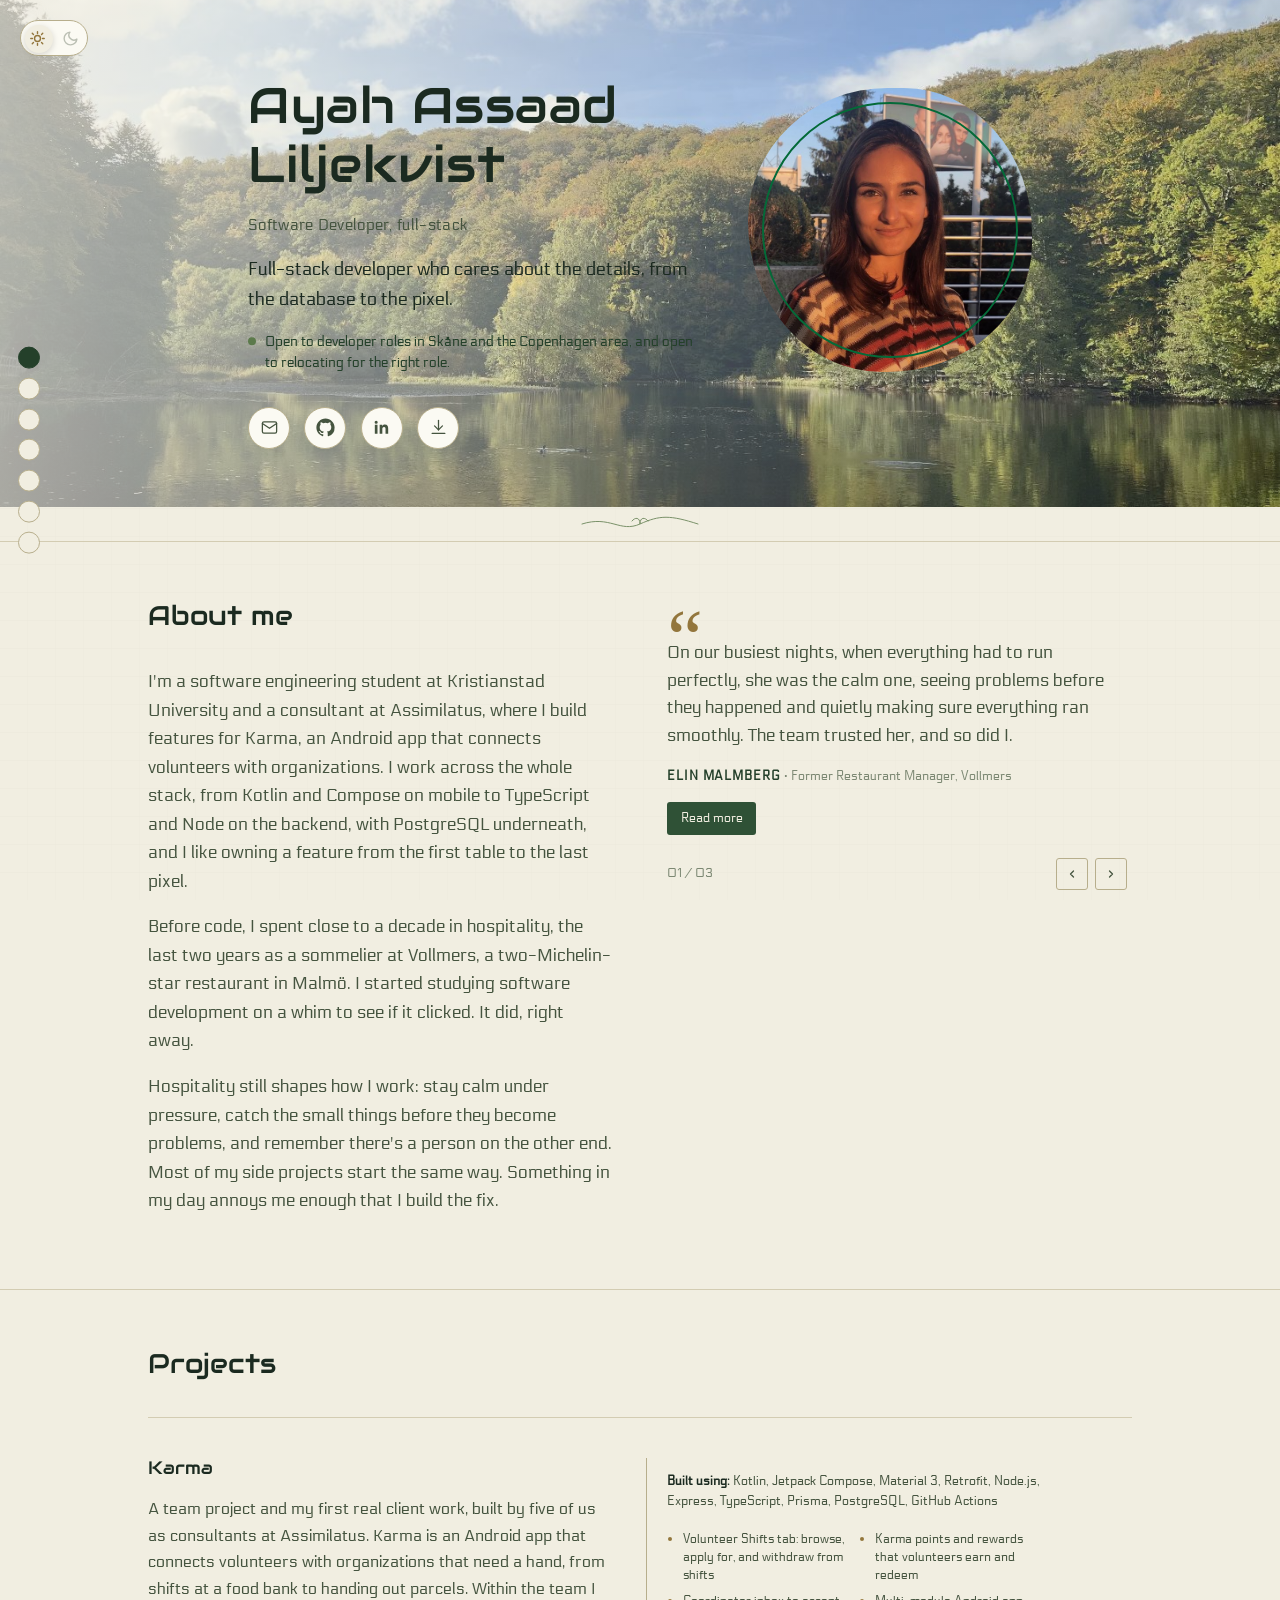
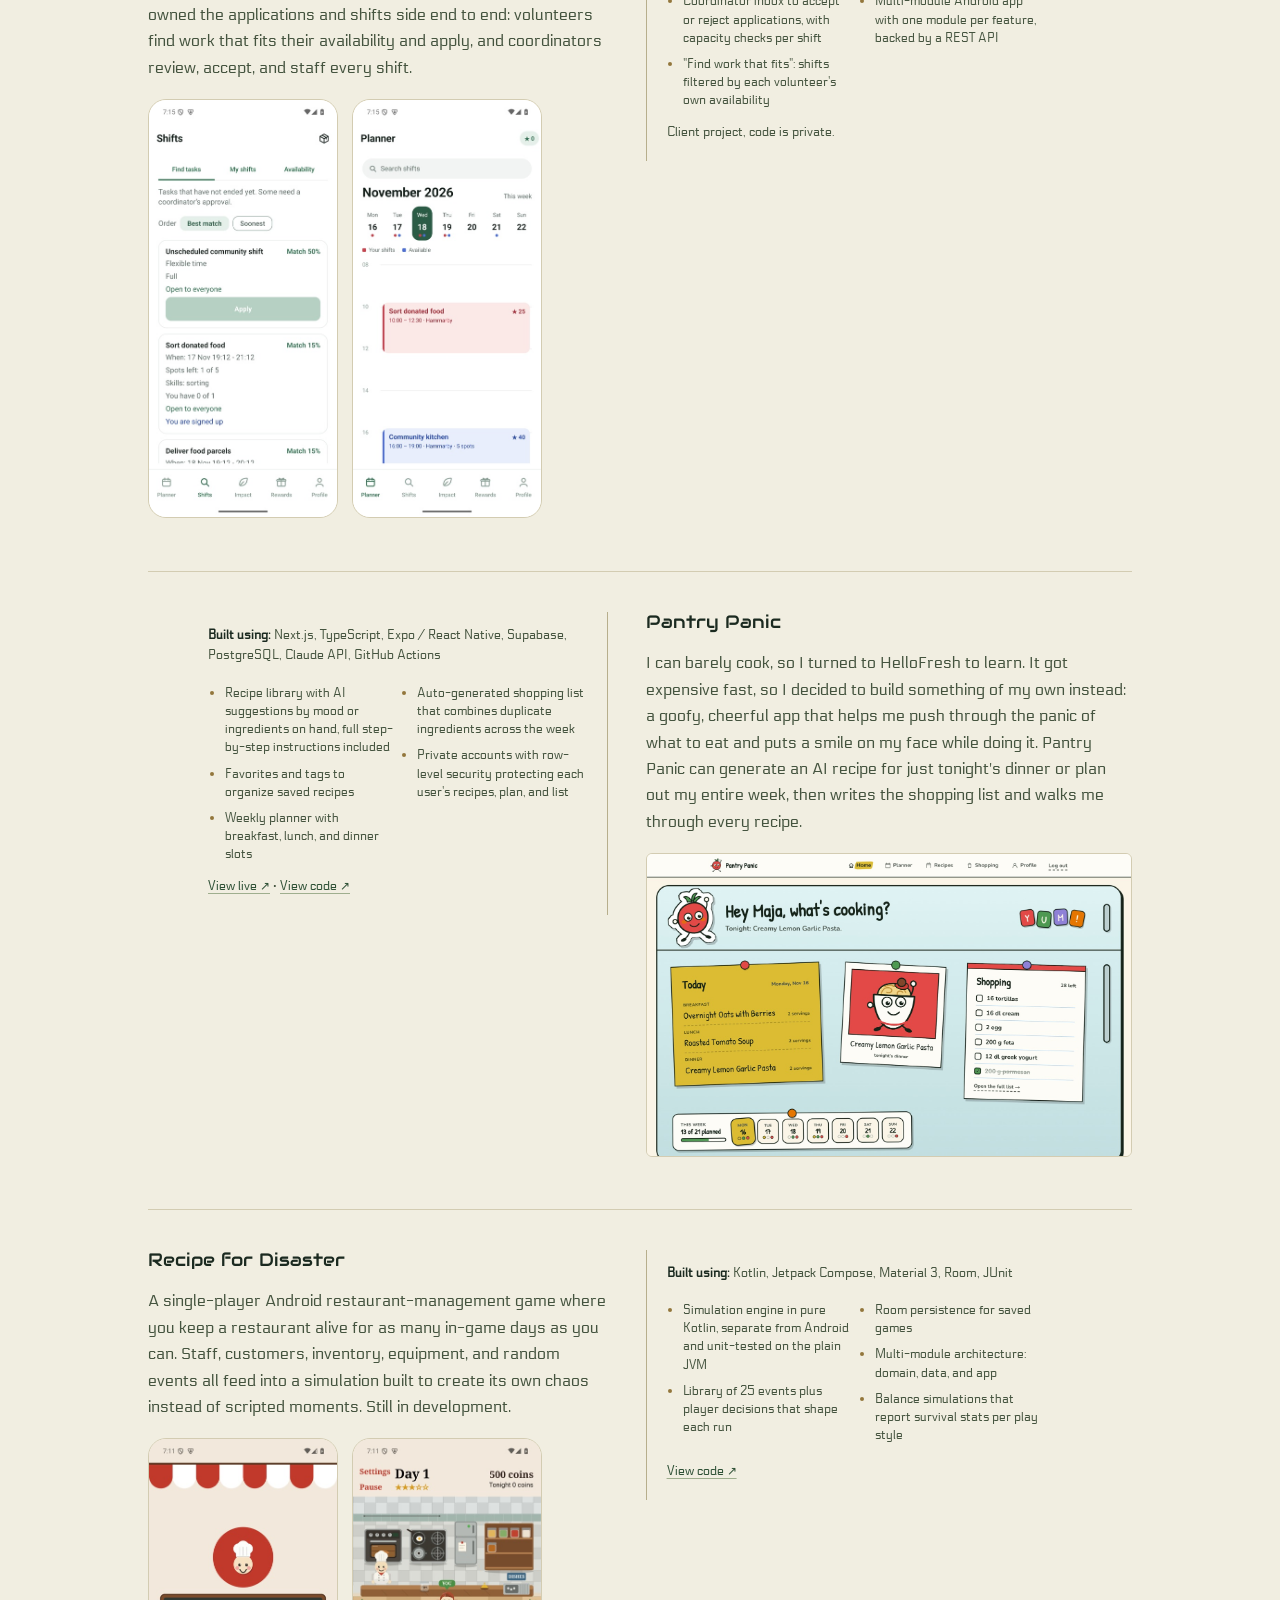
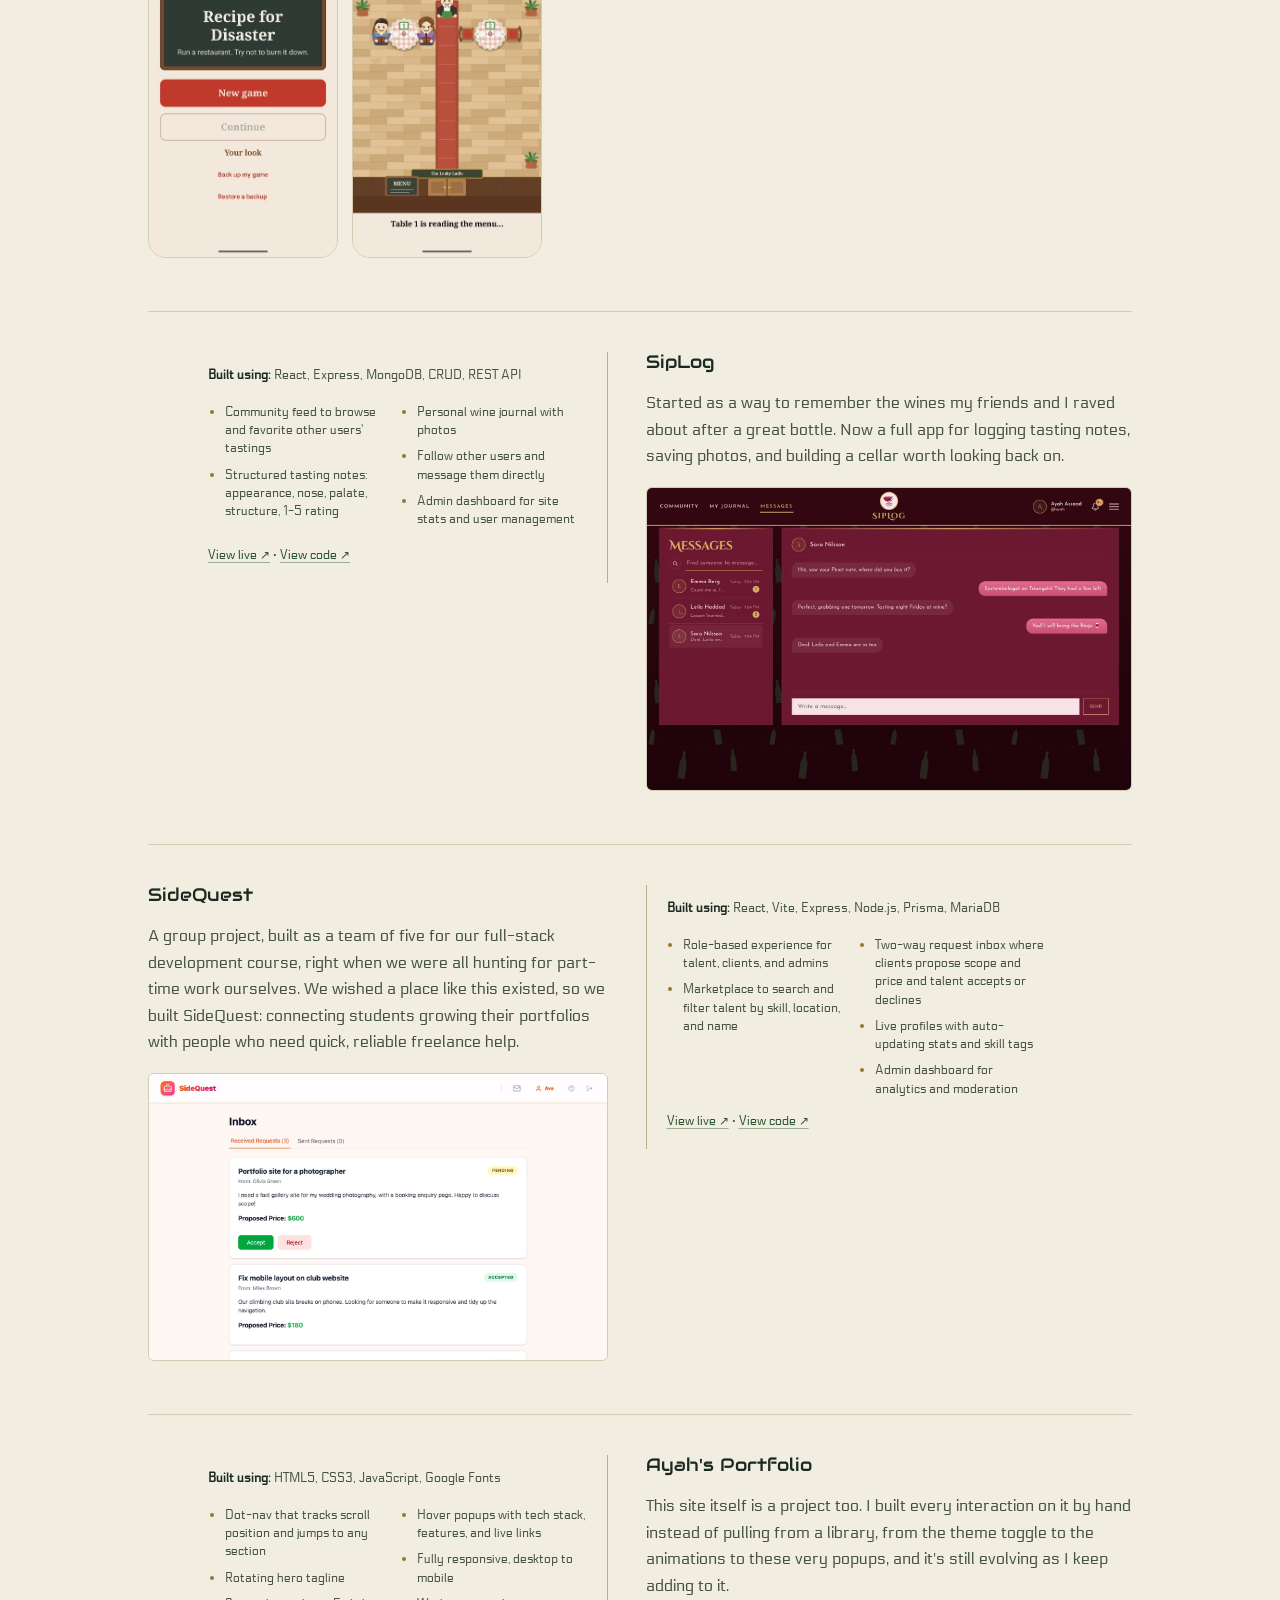
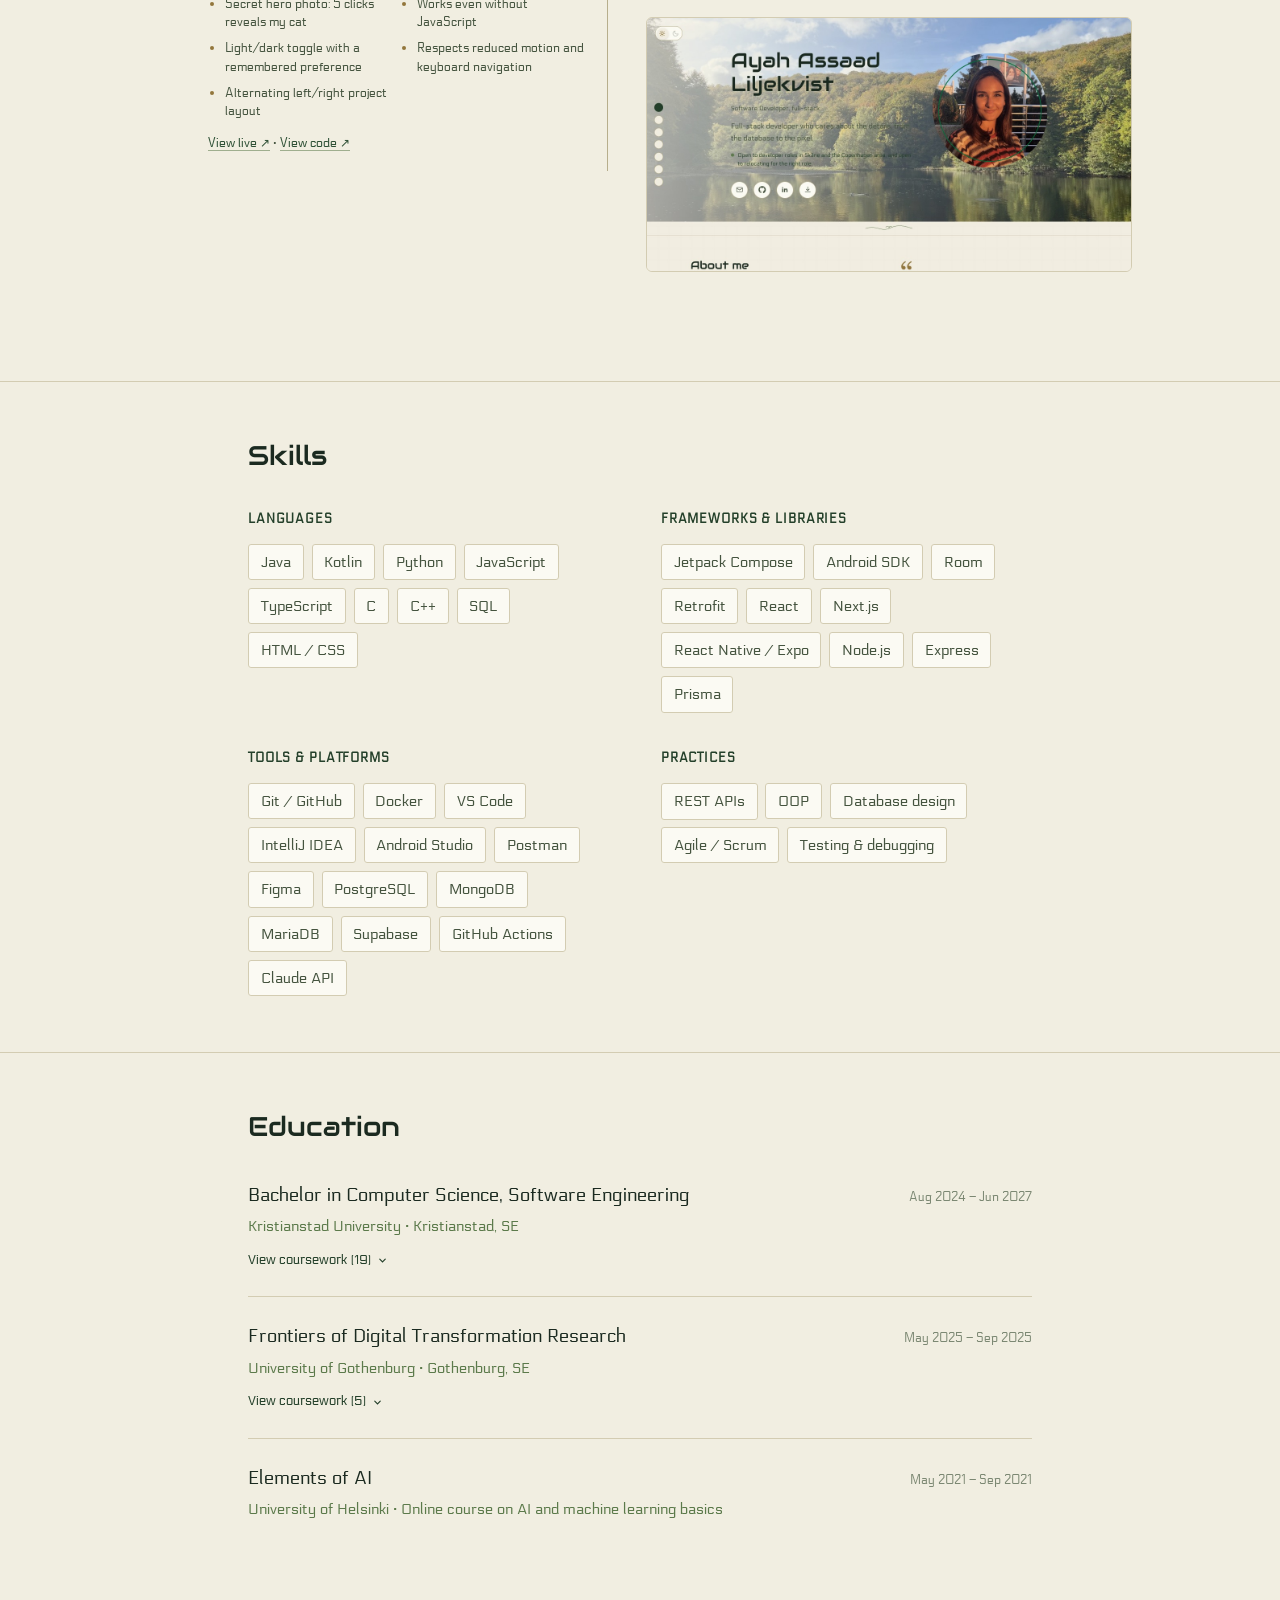
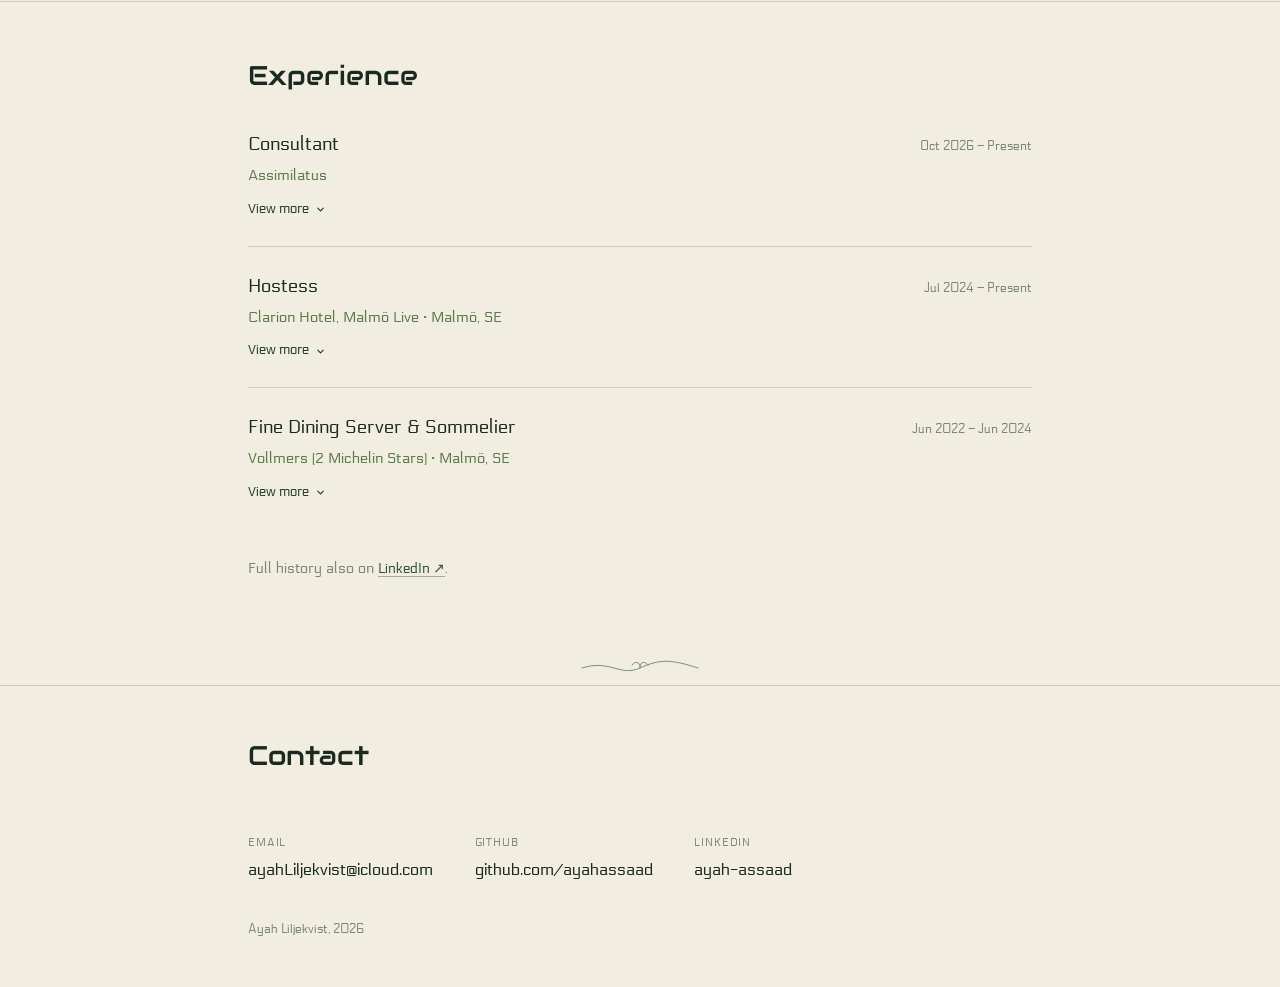
==== index.html @ 26c352ec "Add a Pantry Panic screenshot" ====
<!DOCTYPE html>
<!-- Last updated: November 2026 -->
<html lang="en">
<meta charset="utf-8">
<meta name="viewport" content="width=device-width, initial-scale=1">
<title>Ayah Assaad Liljekvist · Full-stack developer</title>
<meta name="description" content="Full-stack developer who cares about the details, from the database to the pixel. Android, web, and backend projects by Ayah Assaad Liljekvist.">
<meta property="og:type" content="website">
<meta property="og:url" content="https://ayahs-portfolio.vercel.app/">
<meta property="og:title" content="Ayah Assaad Liljekvist · Full-stack developer">
<meta property="og:description" content="Full-stack developer who cares about the details, from the database to the pixel. Open to developer roles in Skåne and the Copenhagen area.">
<meta property="og:image" content="https://ayahs-portfolio.vercel.app/assets/og-image.jpg">
<meta property="og:image:width" content="1200">
<meta property="og:image:height" content="630">
<meta name="twitter:card" content="summary_large_image">
<script>
  document.documentElement.classList.add('js');
  // Always start at the top on a fresh load/refresh, instead of the browser
  // restoring whatever scroll position the page was at before reloading, or
  // jumping back down to whichever section's #hash the nav bar last left in
  // the address bar. Clearing the hash removes the browser's target to jump
  // to; the repeated scrollTo covers browsers that still act on it anyway.
  if ('scrollRestoration' in history) { history.scrollRestoration = 'manual'; }
  if (location.hash) { history.replaceState(null, '', location.pathname + location.search); }
  window.scrollTo(0, 0);
  // Restore a manually-chosen theme before the stylesheet paints anything,
  // so a saved preference never flashes the OS-default theme first.
  try {
    var savedTheme = localStorage.getItem('theme');
    if (savedTheme === 'light' || savedTheme === 'dark') {
      document.documentElement.setAttribute('data-theme', savedTheme);
    }
  } catch (e) {}
  // Only re-snap to top on a genuine back/forward-cache restore (Safari/
  // Firefox can restore a scrolled position from bfcache). A plain 'load'
  // or non-persisted 'pageshow' can fire late, after images/iframes finish,
  // and would otherwise yank an already-scrolling visitor back to the top.
  window.addEventListener('pageshow', function (e) {
    if (e.persisted) window.scrollTo(0, 0);
  });
</script>
<link rel="preconnect" href="https://fonts.googleapis.com">
<link rel="preconnect" href="https://fonts.gstatic.com" crossorigin>
<!-- Google Fonts is loaded as non-render/script-blocking: a <link> whose
     media doesn't match the current environment (here, "print" while the
     page is on screen) isn't treated as something the browser must wait on
     before it can run script tags that come later in the document — a
     plain synchronous stylesheet link would be. This matters because if
     this specific request is ever slow, or gets silently held up somewhere
     on the network (a filter, a firewall, anything that stalls rather than
     fails outright), a normal blocking link would leave *every* script tag
     after it frozen indefinitely, waiting on a font. The onload swap below
     applies the real styles once the font sheet actually finishes loading;
     the <noscript> tag is the fallback for when JS is unavailable. -->
<link href="https://fonts.googleapis.com/css2?family=Fraunces:ital,opsz,wght@0,9..144,340;0,9..144,440;0,9..144,560;1,9..144,440&family=Karla:ital,wght@0,400;0,500;0,600;0,700;1,400&family=Space+Mono:wght@400;700&family=Audiowide&family=Electrolize&display=swap" rel="stylesheet" media="print" onload="this.media='all'">
<noscript><link href="https://fonts.googleapis.com/css2?family=Fraunces:ital,opsz,wght@0,9..144,340;0,9..144,440;0,9..144,560;1,9..144,440&family=Karla:ital,wght@0,400;0,500;0,600;0,700;1,400&family=Space+Mono:wght@400;700&family=Audiowide&family=Electrolize&display=swap" rel="stylesheet"></noscript>
<link rel="stylesheet" href="styles.css">


<div class="grain"></div>

<button type="button" class="theme-toggle" id="themeToggle" aria-label="Switch to dark mode">
  <svg class="sun" viewBox="0 0 24 24" fill="none" stroke="currentColor" stroke-width="2" stroke-linecap="round"><circle cx="12" cy="12" r="4.2"></circle><path d="M12 2.5v2.4M12 19.1v2.4M4.6 4.6l1.7 1.7M17.7 17.7l1.7 1.7M2.5 12h2.4M19.1 12h2.4M4.6 19.4l1.7-1.7M17.7 6.3l1.7-1.7"></path></svg>
  <span class="theme-thumb" aria-hidden="true"></span>
  <svg class="moon" viewBox="0 0 24 24" fill="none" stroke="currentColor" stroke-width="2" stroke-linecap="round" stroke-linejoin="round"><path d="M21 12.8A9 9 0 1 1 11.2 3a7 7 0 0 0 9.8 9.8Z"></path></svg>
</button>

<nav class="dot-nav" id="sectionDots" aria-label="Section navigation">
  <button type="button" class="section-dot" data-target="#top" aria-label="Go to top">
    <span class="dot-mark" aria-hidden="true"></span>
    <span class="dot-label" aria-hidden="true">Top</span>
  </button>
  <button type="button" class="section-dot" data-target="#about" aria-label="Go to About">
    <span class="dot-mark" aria-hidden="true"></span>
    <span class="dot-label" aria-hidden="true">About</span>
  </button>
  <button type="button" class="section-dot" data-target="#work" aria-label="Go to Projects">
    <span class="dot-mark" aria-hidden="true"></span>
    <span class="dot-label" aria-hidden="true">Projects</span>
  </button>
  <button type="button" class="section-dot" data-target="#skills" aria-label="Go to Skills">
    <span class="dot-mark" aria-hidden="true"></span>
    <span class="dot-label" aria-hidden="true">Skills</span>
  </button>
  <button type="button" class="section-dot" data-target="#education" aria-label="Go to Education">
    <span class="dot-mark" aria-hidden="true"></span>
    <span class="dot-label" aria-hidden="true">Education</span>
  </button>
  <button type="button" class="section-dot" data-target="#experience" aria-label="Go to Experience">
    <span class="dot-mark" aria-hidden="true"></span>
    <span class="dot-label" aria-hidden="true">Experience</span>
  </button>
  <button type="button" class="section-dot" data-target="#contact" aria-label="Go to Contact">
    <span class="dot-mark" aria-hidden="true"></span>
    <span class="dot-label" aria-hidden="true">Contact</span>
  </button>
</nav>

<button type="button" class="back-to-top" id="backToTop" aria-label="Back to top">
  <svg viewBox="0 0 24 24" fill="none" stroke="currentColor" stroke-width="1.8" stroke-linecap="round" stroke-linejoin="round"><path d="M12 19V5M6 11l6-6 6 6"/></svg>
</button>

<main id="top">
  <section class="hero">
    <div class="wrap">
      <div>
        <h1>Ayah Assaad<br>Liljekvist</h1>
        <p class="role" id="heroRole">Software Developer, full-stack</p>
        <p class="tag">Full-stack developer who cares about the details, from the database to the pixel.</p>
        <p class="looking"><span class="looking-dot" aria-hidden="true"></span>Open to developer roles in Skåne and the Copenhagen area, and open to relocating for the right role.</p>
        <div class="cta-row">
          <a class="icon-btn" href="mailto:ayahLiljekvist@icloud.com" aria-label="E-mail me">
            <svg viewBox="0 0 24 24" fill="none" stroke="currentColor" stroke-width="1.6" stroke-linecap="round" stroke-linejoin="round" aria-hidden="true">
              <rect x="3" y="5" width="18" height="14" rx="2"></rect>
              <path d="M3 7l9 6 9-6"></path>
            </svg>
          </a>
          <a class="icon-btn" href="https://github.com/ayahassaad" target="_blank" rel="noopener" aria-label="GitHub">
            <svg viewBox="0 0 24 24" fill="currentColor" aria-hidden="true">
              <path d="M12 .5C5.73.5.5 5.73.5 12c0 5.09 3.29 9.4 7.86 10.93.57.1.78-.25.78-.55v-1.94c-3.2.7-3.88-1.54-3.88-1.54-.52-1.33-1.28-1.68-1.28-1.68-1.05-.72.08-.7.08-.7 1.16.08 1.77 1.19 1.77 1.19 1.03 1.76 2.7 1.25 3.36.96.1-.75.4-1.25.73-1.54-2.55-.29-5.24-1.28-5.24-5.68 0-1.25.45-2.28 1.18-3.08-.12-.29-.51-1.46.11-3.05 0 0 .96-.31 3.15 1.18a10.9 10.9 0 0 1 5.74 0c2.19-1.49 3.15-1.18 3.15-1.18.62 1.59.23 2.76.11 3.05.74.8 1.18 1.83 1.18 3.08 0 4.41-2.7 5.38-5.27 5.67.42.36.78 1.08.78 2.18v3.24c0 .3.21.66.79.55A11.5 11.5 0 0 0 23.5 12C23.5 5.73 18.27.5 12 .5z"/>
            </svg>
          </a>
          <a class="icon-btn" href="https://www.linkedin.com/in/ayah-assaad-a56170336/" target="_blank" rel="noopener" aria-label="LinkedIn">
            <svg viewBox="0 0 24 24" fill="currentColor" aria-hidden="true">
              <path d="M6.94 8.5H3.56V20h3.38V8.5zM5.25 3.4a1.96 1.96 0 1 0 0 3.92 1.96 1.96 0 0 0 0-3.92zM20.45 20h-3.37v-5.6c0-1.34-.03-3.06-1.87-3.06-1.87 0-2.16 1.46-2.16 2.96V20H9.68V8.5h3.24v1.57h.05c.45-.86 1.56-1.77 3.22-1.77 3.44 0 4.26 2.27 4.26 5.22V20z"/>
            </svg>
          </a>
          <a class="icon-btn" href="assets/Ayah-Liljekvist-CV.pdf" download aria-label="Download CV">
            <svg viewBox="0 0 24 24" fill="none" stroke="currentColor" stroke-width="1.6" stroke-linecap="round" stroke-linejoin="round" aria-hidden="true">
              <path d="M12 3v12"></path>
              <path d="M7 10l5 5 5-5"></path>
              <path d="M4 19.5h16"></path>
            </svg>
          </a>
        </div>
      </div>
      <div class="hero-photo" id="photoReveal" role="button" tabindex="0" aria-label="Click 5 times to reveal a surprise photo" aria-describedby="revealCaption">
        <div class="frame">
          <img src="assets/ayah.jpg" alt="Portrait of Ayah Assaad Liljekvist" class="photo-base">
          <img src="assets/cat.jpg" alt="" class="photo-secret" id="photoSecret" aria-hidden="true">
        </div>
        <p class="reveal-caption" id="revealCaption" aria-live="polite"></p>
      </div>
    </div>
  </section>

  <div class="divider" aria-hidden="true">
    <svg viewBox="0 0 120 22" fill="none" xmlns="http://www.w3.org/2000/svg">
      <path d="M2 11 C 30 2, 40 20, 60 11 S 90 2, 118 11" stroke="currentColor" stroke-width="1" stroke-linecap="round" pathLength="1"/>
      <path d="M52 8 C 55 4, 60 4, 60 11 C 60 4, 65 4, 68 8" stroke="currentColor" stroke-width="1" stroke-linecap="round" pathLength="1"/>
    </svg>
  </div>

  <section id="about">
    <div class="wrap wrap-about">
      <div class="about-grid two-col reveal">
        <div>
          <div class="section-head"><h2>About me</h2></div>
          <div class="about-body">
            <p>I'm a software engineering student at Kristianstad University and a consultant at Assimilatus, where I build features for Karma, an Android app that connects volunteers with organizations. I work across the whole stack, from Kotlin and Compose on mobile to TypeScript and Node on the backend, with PostgreSQL underneath, and I like owning a feature from the first table to the last pixel.</p>
            <p>Before code, I spent close to a decade in hospitality, the last two years as a sommelier at Vollmers, a two-Michelin-star restaurant in Malmö. I started studying software development on a whim to see if it clicked. It did, right away.</p>
            <p>Hospitality still shapes how I work: stay calm under pressure, catch the small things before they become problems, and remember there's a person on the other end. Most of my side projects start the same way. Something in my day annoys me enough that I build the fix.</p>
          </div>
        </div>
        <div>
          <div class="about-body">
            <div class="recs" id="recs" role="region" aria-roledescription="carousel" aria-label="Recommendations">
              <div class="rec-track">
                <figure class="rec-card is-active">
                  <blockquote>On our busiest nights, when everything had to run perfectly, she was the calm one, seeing problems before they happened and quietly making sure everything ran smoothly. The team trusted her, and so did I.</blockquote>
                  <figcaption><strong>Elin Malmberg</strong><span>Former Restaurant Manager, Vollmers</span></figcaption>
                  <a class="rec-more" href="assets/Elin-Malmberg-Recommendation.pdf" target="_blank" rel="noopener">Read more</a>
                </figure>
                <figure class="rec-card">
                  <blockquote>Ayah brings a refreshing, positive energy to every team she joins. She listens closely to everyone's input and consistently delivers her part of the work with care and precision.</blockquote>
                  <figcaption><strong>Mava Goncalves</strong><span>Colleague</span></figcaption>
                </figure>
                <figure class="rec-card">
                  <blockquote>Always ready to try new things and take the leadership. Never lets down her friends and colleagues, genuinely a nice person!</blockquote>
                  <figcaption><strong>Timur</strong><span>Colleague</span></figcaption>
                </figure>
              </div>
              <div class="rec-nav"></div>
            </div>
          </div>
        </div>
      </div>
    </div>
  </section>

  <section id="work">
    <div class="wrap wrap-work">
      <div class="section-head"><h2>Projects</h2></div>

      <div class="project reveal">
        <div>
          <div class="project-head">
            <h3>Karma</h3>
          </div>
          <p>A team project and my first real client work, built by five of us as consultants at Assimilatus. Karma is an Android app that connects volunteers with organizations that need a hand, from shifts at a food bank to handing out parcels. Within the team I owned the applications and shifts side end to end: volunteers find work that fits their availability and apply, and coordinators review, accept, and staff every shift.</p>
          <div class="project-phones"><img src="assets/projects/karma-shifts.jpg" alt="Karma Shifts tab listing open tasks ranked by how well they match the volunteer" loading="lazy" width="405" height="900"><img src="assets/projects/karma-planner.jpg" alt="Karma weekly planner showing a volunteer's shifts and available ones" loading="lazy" width="405" height="900"></div>
        </div>
        <div class="project-popup">
          <p class="popup-tech"><strong>Built using:</strong> Kotlin, Jetpack Compose, Material 3, Retrofit, Node.js, Express, TypeScript, Prisma, PostgreSQL, GitHub Actions</p>
          <ul class="popup-features">
            <li>Volunteer Shifts tab: browse, apply for, and withdraw from shifts</li>
            <li>Coordinator inbox to accept or reject applications, with capacity checks per shift</li>
            <li>"Find work that fits": shifts filtered by each volunteer's own availability</li>
            <li>Karma points and rewards that volunteers earn and redeem</li>
            <li>Multi-module Android app with one module per feature, backed by a REST API</li>
          </ul>
          <p class="popup-more">Client project, code is private.</p>
        </div>
      </div>

      <div class="project reveal">
        <div>
          <div class="project-head">
            <h3><a class="project-title-link" href="https://pantrypanic.vercel.app" target="_blank" rel="noopener">Pantry Panic</a></h3>
          </div>
          <p>I can barely cook, so I turned to HelloFresh to learn. It got expensive fast, so I decided to build something of my own instead: a goofy, cheerful app that helps me push through the panic of what to eat and puts a smile on my face while doing it. Pantry Panic can generate an AI recipe for just tonight's dinner or plan out my entire week, then writes the shopping list and walks me through every recipe.</p>
          <figure class="project-shot"><img src="assets/projects/pantry-dashboard.jpg" alt="Pantry Panic home screen: today's meals, tonight's dinner and the shopping list" loading="lazy" width="1400" height="875"></figure>
        </div>
        <div class="project-popup">
          <p class="popup-tech"><strong>Built using:</strong> Next.js, TypeScript, Expo / React Native, Supabase, PostgreSQL, Claude API, GitHub Actions</p>
          <ul class="popup-features">
            <li>Recipe library with AI suggestions by mood or ingredients on hand, full step-by-step instructions included</li>
            <li>Favorites and tags to organize saved recipes</li>
            <li>Weekly planner with breakfast, lunch, and dinner slots</li>
            <li>Auto-generated shopping list that combines duplicate ingredients across the week</li>
            <li>Private accounts with row-level security protecting each user's recipes, plan, and list</li>
          </ul>
          <p class="popup-more"><a href="https://pantrypanic.vercel.app" target="_blank" rel="noopener">View live &#8599;</a> <span aria-hidden="true">&middot;</span> <a href="https://github.com/ayahassaad/PantryPanic" target="_blank" rel="noopener">View code &#8599;</a></p>
        </div>
      </div>

      <div class="project reveal">
        <div>
          <div class="project-head">
            <h3>Recipe for Disaster</h3>
          </div>
          <p>A single-player Android restaurant-management game where you keep a restaurant alive for as many in-game days as you can. Staff, customers, inventory, equipment, and random events all feed into a simulation built to create its own chaos instead of scripted moments. Still in development.</p>
          <div class="project-phones"><img src="assets/projects/rfd-start.jpg" alt="Recipe for Disaster start screen" loading="lazy" width="405" height="900"><img src="assets/projects/rfd-service.jpg" alt="A restaurant service in progress, guests seated and reading the menu" loading="lazy" width="405" height="900"></div>
        </div>
        <div class="project-popup">
          <p class="popup-tech"><strong>Built using:</strong> Kotlin, Jetpack Compose, Material 3, Room, JUnit</p>
          <ul class="popup-features">
            <li>Simulation engine in pure Kotlin, separate from Android and unit-tested on the plain JVM</li>
            <li>Library of 25 events plus player decisions that shape each run</li>
            <li>Room persistence for saved games</li>
            <li>Multi-module architecture: domain, data, and app</li>
            <li>Balance simulations that report survival stats per play style</li>
          </ul>
          <p class="popup-more"><a href="https://github.com/ayahassaad/recipe-for-disaster" target="_blank" rel="noopener">View code &#8599;</a></p>
        </div>
      </div>

      <div class="project reveal">
        <div>
          <div class="project-head">
            <h3><a class="project-title-link" href="https://sip-log-app.vercel.app/" target="_blank" rel="noopener">SipLog</a></h3>
          </div>
          <p>Started as a way to remember the wines my friends and I raved about after a great bottle. Now a full app for logging tasting notes, saving photos, and building a cellar worth looking back on.</p>
          <figure class="project-shot"><img src="assets/projects/siplog-chat.jpg" alt="SipLog messages: a chat between two users planning a tasting night" loading="lazy" width="1400" height="875"></figure>
        </div>
        <div class="project-popup">
          <p class="popup-tech"><strong>Built using:</strong> React, Express, MongoDB, CRUD, REST API</p>
          <ul class="popup-features">
            <li>Community feed to browse and favorite other users' tastings</li>
            <li>Structured tasting notes: appearance, nose, palate, structure, 1-5 rating</li>
            <li>Personal wine journal with photos</li>
            <li>Follow other users and message them directly</li>
            <li>Admin dashboard for site stats and user management</li>
          </ul>
          <p class="popup-more"><a href="https://sip-log-app.vercel.app/" target="_blank" rel="noopener">View live ↗</a> <span aria-hidden="true">&middot;</span> <a href="https://github.com/ayahassaad/sipLog" target="_blank" rel="noopener">View code ↗</a></p>
        </div>
      </div>

      <div class="project reveal">
        <div>
          <div class="project-head">
            <h3><a class="project-title-link" href="https://side-quest-theta-neon.vercel.app" target="_blank" rel="noopener">SideQuest</a></h3>
          </div>
          <p>A group project, built as a team of five for our full-stack development course, right when we were all hunting for part-time work ourselves. We wished a place like this existed, so we built SideQuest: connecting students growing their portfolios with people who need quick, reliable freelance help.</p>
          <figure class="project-shot"><img src="assets/projects/sidequest-inbox.jpg" alt="SideQuest inbox with job requests a student can accept or reject" loading="lazy" width="1400" height="875"></figure>
        </div>
        <div class="project-popup">
          <p class="popup-tech"><strong>Built using:</strong> React, Vite, Express, Node.js, Prisma, MariaDB</p>
          <ul class="popup-features">
            <li>Role-based experience for talent, clients, and admins</li>
            <li>Marketplace to search and filter talent by skill, location, and name</li>
            <li>Two-way request inbox where clients propose scope and price and talent accepts or declines</li>
            <li>Live profiles with auto-updating stats and skill tags</li>
            <li>Admin dashboard for analytics and moderation</li>
          </ul>
          <p class="popup-more"><a href="https://side-quest-theta-neon.vercel.app" target="_blank" rel="noopener">View live &#8599;</a> <span aria-hidden="true">&middot;</span> <a href="https://github.com/mavagoncalves/SideQuest" target="_blank" rel="noopener">View code &#8599;</a></p>
        </div>
      </div>

      <div class="project reveal">
        <div>
          <div class="project-head">
            <h3><a class="project-title-link" href="https://ayahs-portfolio.vercel.app/" target="_blank" rel="noopener">Ayah's Portfolio</a></h3>
          </div>
          <p>This site itself is a project too. I built every interaction on it by hand instead of pulling from a library, from the theme toggle to the animations to these very popups, and it's still evolving as I keep adding to it.</p>
          <figure class="project-shot"><img src="assets/og-image.jpg" alt="The top of this portfolio site: name, tagline, and photo over a lake" loading="lazy" width="1200" height="630"></figure>
        </div>
        <div class="project-popup">
          <p class="popup-tech"><strong>Built using:</strong> HTML5, CSS3, JavaScript, Google Fonts</p>
          <ul class="popup-features">
            <li>Dot-nav that tracks scroll position and jumps to any section</li>
            <li>Rotating hero tagline</li>
            <li>Secret hero photo: 5 clicks reveals my cat</li>
            <li>Light/dark toggle with a remembered preference</li>
            <li>Alternating left/right project layout</li>
            <li>Hover popups with tech stack, features, and live links</li>
                        <li>Fully responsive, desktop to mobile</li>
            <li>Works even without JavaScript</li>
            <li>Respects reduced motion and keyboard navigation</li>
          </ul>
          <p class="popup-more"><a href="https://ayahs-portfolio.vercel.app/" target="_blank" rel="noopener">View live &#8599;</a> <span aria-hidden="true">&middot;</span> <a href="https://github.com/ayahassaad/my-portfolio" target="_blank" rel="noopener">View code &#8599;</a></p>
        </div>
      </div>

    </div>
  </section>

  <section id="skills">
    <div class="wrap">
      <div class="section-head"><h2>Skills</h2></div>
      <div class="skills-grid">
        <div class="skill-group reveal">
          <h3>Languages</h3>
          <ul><li>Java</li><li>Kotlin</li><li>Python</li><li>JavaScript</li><li>TypeScript</li><li>C</li><li>C++</li><li>SQL</li><li>HTML / CSS</li></ul>
        </div>
        <div class="skill-group reveal">
          <h3>Frameworks &amp; Libraries</h3>
          <ul><li>Jetpack Compose</li><li>Android SDK</li><li>Room</li><li>Retrofit</li><li>React</li><li>Next.js</li><li>React Native / Expo</li><li>Node.js</li><li>Express</li><li>Prisma</li></ul>
        </div>
        <div class="skill-group reveal">
          <h3>Tools &amp; Platforms</h3>
          <ul><li>Git / GitHub</li><li>Docker</li><li>VS Code</li><li>IntelliJ IDEA</li><li>Android Studio</li><li>Postman</li><li>Figma</li><li>PostgreSQL</li><li>MongoDB</li><li>MariaDB</li><li>Supabase</li><li>GitHub Actions</li><li>Claude API</li></ul>
        </div>
        <div class="skill-group reveal">
          <h3>Practices</h3>
          <ul><li>REST APIs</li><li>OOP</li><li>Database design</li><li>Agile / Scrum</li><li>Testing &amp; debugging</li></ul>
        </div>
      </div>
    </div>
  </section>

  <section id="education">
    <div class="wrap">
      <div class="section-head"><h2>Education</h2></div>

      <div class="timeline">
        <div class="xp-item reveal">
          <div class="xp-head">
            <span class="xp-role">Bachelor in Computer Science, Software Engineering</span>
            <span class="xp-meta">Aug 2024 – Jun 2027</span>
          </div>
          <div class="xp-org">Kristianstad University · Kristianstad, SE</div>
          <button type="button" class="course-toggle" aria-expanded="false" aria-controls="bachelor-courses">
            View coursework (19)
            <svg viewBox="0 0 24 24" fill="none" stroke="currentColor" stroke-width="2.5" stroke-linecap="round"><path d="M6 9l6 6 6-6"/></svg>
          </button>
          <div class="course-panel" id="bachelor-courses">
            <ul class="xp-bullets two-col">
              <li>Introduction to Computer Science</li>
              <li>Fundamental Programming</li>
              <li>Database Technique</li>
              <li>Object Oriented Programming in Java</li>
              <li>Agile Development Methods</li>
              <li>Methods for Sustainable Programming</li>
              <li>Backend Development</li>
              <li>Frontend Development</li>
              <li>Full Stack Development</li>
              <li>Algorithms and Data Structures</li>
              <li>Data Communication</li>
              <li>Development of Mobile Applications</li>
              <li>Machine Learning</li>
              <li>Operating Systems</li>
              <li>Mathematics, fundamental course</li>
              <li>Discrete Mathematics</li>
              <li>Mathematical Statistics</li>
              <li>Research Methodology for Computer Science</li>
              <li>Big Data Analytics</li>
            </ul>
          </div>
        </div>

        <div class="xp-item reveal">
          <div class="xp-head">
            <span class="xp-role">Frontiers of Digital Transformation Research</span>
            <span class="xp-meta">May 2025 – Sep 2025</span>
          </div>
          <div class="xp-org">University of Gothenburg · Gothenburg, SE</div>
          <button type="button" class="course-toggle" aria-expanded="false" aria-controls="gothenburg-courses">
            View coursework (5)
            <svg viewBox="0 0 24 24" fill="none" stroke="currentColor" stroke-width="2.5" stroke-linecap="round"><path d="M6 9l6 6 6-6"/></svg>
          </button>
          <div class="course-panel" id="gothenburg-courses">
            <ul class="xp-bullets">
              <li>AI &amp; Society</li>
              <li>Blockchain Technologies</li>
              <li>Robotic Process Automation</li>
              <li>Information Systems Research</li>
              <li>Digital Governance</li>
            </ul>
          </div>
        </div>

        <div class="xp-item reveal">
          <div class="xp-head">
            <span class="xp-role">Elements of AI</span>
            <span class="xp-meta">May 2021 – Sep 2021</span>
          </div>
          <div class="xp-org">University of Helsinki · Online course on AI and machine learning basics</div>
        </div>
      </div>
    </div>
  </section>

  <section id="experience">
    <div class="wrap">
      <div class="section-head"><h2>Experience</h2></div>

      <div class="timeline">
        <div class="xp-item reveal">
          <div class="xp-head">
            <span class="xp-role">Consultant</span>
            <span class="xp-meta">Oct 2026 – Present</span>
          </div>
          <div class="xp-org">Assimilatus</div>
          <button type="button" class="course-toggle" aria-expanded="false" aria-controls="assimilatus-details">
            View more
            <svg viewBox="0 0 24 24" fill="none" stroke="currentColor" stroke-width="2.5" stroke-linecap="round"><path d="M6 9l6 6 6-6"/></svg>
          </button>
          <div class="course-panel" id="assimilatus-details">
            <ul class="xp-bullets">
              <li>Building Karma, an Android app that connects volunteers with organizations, in a team of five.</li>
              <li>Owned the applications and shifts flow end to end: volunteers apply for shifts, coordinators accept or reject them, with capacity checks per shift.</li>
              <li>Built &ldquo;Find work that fits&rdquo;, which matches shifts to each volunteer's availability.</li>
              <li>Work across the stack: Kotlin and Jetpack Compose in the app, a TypeScript, Express and Prisma API, and PostgreSQL.</li>
              <li>Ship in small, reviewed pull requests against Jira stories, with CI on GitHub Actions.</li>
            </ul>
          </div>
        </div>

        <div class="xp-item reveal">
          <div class="xp-head">
            <span class="xp-role">Hostess</span>
            <span class="xp-meta">Jul 2024 – Present</span>
          </div>
          <div class="xp-org">Clarion Hotel, Malmö Live · Malmö, SE</div>
          <button type="button" class="course-toggle" aria-expanded="false" aria-controls="hostess-details">
            View more
            <svg viewBox="0 0 24 24" fill="none" stroke="currentColor" stroke-width="2.5" stroke-linecap="round"><path d="M6 9l6 6 6-6"/></svg>
          </button>
          <div class="course-panel" id="hostess-details">
            <ul class="xp-bullets">
              <li>Part-time alongside my studies, welcoming an international mix of hotel and conference guests.</li>
            </ul>
          </div>
        </div>

        <div class="xp-item reveal">
          <div class="xp-head">
            <span class="xp-role">Fine Dining Server &amp; Sommelier</span>
            <span class="xp-meta">Jun 2022 – Jun 2024</span>
          </div>
          <div class="xp-org">Vollmers (2 Michelin Stars) · Malmö, SE</div>
          <button type="button" class="course-toggle" aria-expanded="false" aria-controls="vollmers-details">
            View more
            <svg viewBox="0 0 24 24" fill="none" stroke="currentColor" stroke-width="2.5" stroke-linecap="round"><path d="M6 9l6 6 6-6"/></svg>
          </button>
          <div class="course-panel" id="vollmers-details">
            <ul class="xp-bullets">
              <li>Sommelier and server at a two-Michelin-star restaurant, pairing wines for every menu.</li>
              <li>Selected as a Krug Ambassador, representing the champagne house at events and tastings.</li>
              <li>Private sommelier at events in Verbier and Val d'Isère.</li>
            </ul>
          </div>
        </div>
      </div>

      <p class="more-note">Full history also on <a href="https://www.linkedin.com/in/ayah-assaad-a56170336/" target="_blank" rel="noopener">LinkedIn ↗</a>.</p>
    </div>
  </section>

  <div class="divider" aria-hidden="true">
    <svg viewBox="0 0 120 22" fill="none" xmlns="http://www.w3.org/2000/svg">
      <path d="M2 11 C 30 2, 40 20, 60 11 S 90 2, 118 11" stroke="currentColor" stroke-width="1" stroke-linecap="round" pathLength="1"/>
      <path d="M52 8 C 55 4, 60 4, 60 11 C 60 4, 65 4, 68 8" stroke="currentColor" stroke-width="1" stroke-linecap="round" pathLength="1"/>
    </svg>
  </div>

</main>

<footer id="contact">
  <div class="wrap">
    <div class="section-head"><h2>Contact</h2></div>
    <div class="contact-grid">
      <a class="contact-item" href="mailto:ayahLiljekvist@icloud.com">
        <span class="label">Email</span>
        <span class="value">ayahLiljekvist@icloud.com</span>
      </a>
      <a class="contact-item" href="https://github.com/ayahassaad" target="_blank" rel="noopener">
        <span class="label">GitHub</span>
        <span class="value">github.com/ayahassaad</span>
      </a>
      <a class="contact-item" href="https://www.linkedin.com/in/ayah-assaad-a56170336/" target="_blank" rel="noopener">
        <span class="label">LinkedIn</span>
        <span class="value">ayah-assaad</span>
      </a>
    </div>
    <p>Ayah Liljekvist, 2026</p>
  </div>
</footer>


<script>
  // Scroll-driven motion (progress bar, nav shadow + active-link highlight,
  // reveal-on-scroll for sections/cards/dividers) plus the "extra alive"
  // touches (rotating hero tagline, custom cursor, card tilt, link sparkle)
  // — all merged into one script tag/IIFE (they used to be two separate
  // tags). Every feature below is still individually wrapped in its own
  // try/catch — a failure in any single one never stops the others from
  // running, and never affects the real page content, which is already
  // fully visible and usable without any of this.
  //
  // Note on why this got merged: any classic <script> tag is blocked from
  // running until every stylesheet <link> earlier in the document has
  // finished loading — including the Google Fonts link up in the page head.
  // If that request is ever slow or gets silently held up on the network
  // (rather than failing fast), every script after it just waits forever,
  // with no error. The fonts link is now loaded in a non-blocking way (see
  // the comment on it up top) so this can't happen again regardless of
  // network conditions — but keeping these two originally-separate blocks
  // merged into one is one less script tag for a slow-loading stylesheet to
  // ever be able to stall.
  (function () {
    var reduceMotion = window.matchMedia && window.matchMedia('(prefers-reduced-motion: reduce)').matches;

    // Everything in this scroll/nav/reveal/scrollspy section is now wrapped
    // in its own try/catch (it wasn't before) so that if anything in here
    // ever throws in some browser, it can no longer silently prevent the
    // features appended after it (tagline, cursor, tilt, sparkle) from
    // running — matching the defensive pattern already used everywhere else
    // in this file.
    try {
    var scroller = document.scrollingElement || document.documentElement || document.body;
    var backToTop = document.getElementById('backToTop');
    var topDot = document.querySelector('.section-dot[data-target="#top"]');
    var contactDot = document.querySelector('.section-dot[data-target="#contact"]');

    function onScroll() {
      if (backToTop) backToTop.classList.toggle('is-visible', scroller.scrollTop > 600);
      // The hero/#top isn't one of the observed sections below (scrollspy
      // only watches real <section id> elements), so its dot is handled
      // here instead: active whenever we're back near the very top.
      if (topDot) {
        var atTop = scroller.scrollTop < 120;
        topDot.classList.toggle('active', atTop);
        if (atTop) {
          document.querySelectorAll('.section-dot').forEach(function (d) {
            if (d !== topDot) d.classList.remove('active');
          });
        }
      }
      // Contact now lives in the footer, which is short enough that the
      // scrollspy's mid-viewport band below never actually overlaps it once
      // the page is scrolled all the way down — so, same idea as #top above,
      // treat "scrolled to the bottom" as "Contact is active" directly.
      var atBottom = scroller.scrollTop + scroller.clientHeight >= scroller.scrollHeight - 4;
      if (atBottom && contactDot) {
        document.querySelectorAll('.section-dot').forEach(function (d) { d.classList.remove('active'); });
        contactDot.classList.add('active');
      }
    }
    window.addEventListener('scroll', onScroll, { passive: true });
    onScroll();

    if (backToTop) {
      backToTop.addEventListener('click', function () {
        window.scrollTo({ top: 0, behavior: reduceMotion ? 'auto' : 'smooth' });
      });
    }

    // Section dots: click to jump to a section.
    document.querySelectorAll('.section-dot').forEach(function (dot) {
      dot.addEventListener('click', function () {
        var el = document.querySelector(dot.getAttribute('data-target'));
        if (el && el.scrollIntoView) el.scrollIntoView({ behavior: reduceMotion ? 'auto' : 'smooth' });
      });
    });

    // Reveal-on-scroll + animated dividers
    var revealTargets = document.querySelectorAll('.reveal, .divider');
    if (reduceMotion || !('IntersectionObserver' in window)) {
      revealTargets.forEach(function (el) { el.classList.add('is-visible'); });
    } else {
      var io = new IntersectionObserver(function (entries) {
        entries.forEach(function (entry) {
          if (entry.isIntersecting) {
            entry.target.classList.add('is-visible');
            io.unobserve(entry.target);
          }
        });
      }, { threshold: 0.15, rootMargin: '0px 0px -40px 0px' });
      revealTargets.forEach(function (el) { io.observe(el); });
      // Safety net: if the observer never fires for some element (a browser
      // quirk, a layout edge case, anything), force it in after 2s anyway.
      // Purely cosmetic here — .reveal/.divider are fully visible by default
      // regardless, this only ensures the little animation still plays.
      setTimeout(function () {
        revealTargets.forEach(function (el) { el.classList.add('is-visible'); });
      }, 2000);
    }

    // Scrollspy: highlight the section-dot for the section currently in view.
    // The dots are the only nav now, so this only needs to track them.
    var sections = Array.prototype.slice.call(document.querySelectorAll('main section[id], footer[id]'));
    if (sections.length && 'IntersectionObserver' in window) {
      var spy = new IntersectionObserver(function (entries) {
        entries.forEach(function (entry) {
          var dot = document.querySelector('.section-dot[data-target="#' + entry.target.id + '"]');
          if (entry.isIntersecting && dot) {
            document.querySelectorAll('.section-dot').forEach(function (d) { d.classList.remove('active'); });
            dot.classList.add('active');
          }
        });
      }, { rootMargin: '-45% 0px -50% 0px', threshold: 0 });
      sections.forEach(function (sec) { spy.observe(sec); });
    }
    } catch (e) { /* decorative only */ }

    // Rotating hero tagline. The element already holds real text in the
    // HTML, so this only swaps it periodically — never starts blank. The
    // rotation itself always runs, even with Reduce Motion on — only the
    // fade transition is skipped in that case (an instant text swap still
    // counts as content, not motion).
    try {
      var roleEl = document.getElementById('heroRole');
      if (roleEl) {
        // The hero's one-time entrance animation (rise-in, fill-mode
        // "both") keeps forcing this element's opacity to 1 forever once it
        // finishes — CSS animations with a forwards fill sit in a cascade
        // origin that outranks plain inline styles, so without this, every
        // roleEl.style.opacity assignment below would silently lose that
        // fight and the fade would never be visible. Release the lock once
        // the entrance animation is done (or after a fallback delay, in
        // case animationend never fires for any reason).
        var freeFromEntranceAnimation = function () { roleEl.style.animation = 'none'; };
        roleEl.addEventListener('animationend', freeFromEntranceAnimation, { once: true });
        setTimeout(freeFromEntranceAnimation, 900);

        var phrases = [
          'Software Developer, full-stack',
          'Turning minor inconveniences into software.',
          'Solving problems before I started coding them.',
          'Forged in hospitality'
        ];
        var pi = 0;
        setInterval(function () {
          pi = (pi + 1) % phrases.length;
          if (reduceMotion) {
            roleEl.textContent = phrases[pi];
          } else {
            roleEl.style.transition = 'opacity .35s ease';
            roleEl.style.opacity = '0';
            setTimeout(function () {
              roleEl.textContent = phrases[pi];
              roleEl.style.opacity = '1';
            }, 350);
          }
        }, 3200);
      }
    } catch (e) { /* decorative only */ }

    // Magnetic tilt on project cards. Pure hover enhancement — cards are
    // fully readable and normally laid out with no JS at all.
    try {
      var cards = document.querySelectorAll('.project');
      if (cards.length && !reduceMotion) {
        cards.forEach(function (card) {
          card.addEventListener('mousemove', function (e) {
            // Freeze the tilt while the cursor is over the tech tags: tilting
            // the card shifts the tags under it, which fights their own
            // hover-pop effect and makes it flicker. Leaving the tilt as-is
            // while over a tag keeps both effects working cleanly together.
            if (e.target.closest && e.target.closest('.tags')) return;
            var r = card.getBoundingClientRect();
            var px = (e.clientX - r.left) / r.width - 0.5;
            var py = (e.clientY - r.top) / r.height - 0.5;
            card.style.transform = 'perspective(800px) rotateX(' + (-py * 4).toFixed(2) + 'deg) rotateY(' + (px * 5).toFixed(2) + 'deg) translateY(-2px)';
          }, { passive: true });
          card.addEventListener('mouseleave', function () {
            card.style.transform = '';
          });
        });
      }
    } catch (e) { /* decorative only */ }

    // Sparkle burst on external links (View live / LinkedIn in the
    // Experience section) — skips the intro's icon circles (mail/GitHub/
    // LinkedIn), which stay plain on click. A one-off click animation —
    // doesn't touch navigation at all, the link still opens normally.
    try {
      if (!reduceMotion) {
        document.querySelectorAll('a[target="_blank"]:not(.icon-btn)').forEach(function (link) {
          link.addEventListener('click', function (e) {
            var originX = e.clientX || (link.getBoundingClientRect().left + link.getBoundingClientRect().width / 2);
            var originY = e.clientY || (link.getBoundingClientRect().top + link.getBoundingClientRect().height / 2);
            for (var i = 0; i < 8; i++) {
              var s = document.createElement('span');
              s.className = 'sparkle';
              var angle = (Math.PI * 2 * i) / 8 + Math.random() * 0.4;
              var dist = 26 + Math.random() * 18;
              s.style.left = originX + 'px';
              s.style.top = originY + 'px';
              s.style.setProperty('--sx', (Math.cos(angle) * dist).toFixed(1) + 'px');
              s.style.setProperty('--sy', (Math.sin(angle) * dist).toFixed(1) + 'px');
              document.body.appendChild(s);
              (function (el) { setTimeout(function () { el.remove(); }, 600); })(s);
            }
          });
        });
      }
    } catch (e) { /* decorative only */ }

    // Hero photo easter egg: five clicks (or Enter/Space presses) crossfade
    // the portrait into a second hidden photo, a fifth at a time, revealing
    // a caption once it's fully unlocked — a 6th click cycles back to the
    // original portrait so it can be unlocked again.
    try {
      var photoBtn = document.getElementById('photoReveal');
      var secretImg = document.getElementById('photoSecret');
      var caption = document.getElementById('revealCaption');
      if (photoBtn && secretImg && caption) {
        var revealClicks = 0;
        var revealPhoto = function () {
          revealClicks = (revealClicks + 1) % 6;
          secretImg.style.opacity = String(revealClicks / 5);
          if (revealClicks === 5) {
            caption.textContent = "Congratulations, you've unlocked a picture of my cat.";
            caption.classList.add('is-visible');
          } else {
            caption.classList.remove('is-visible');
          }
        };
        photoBtn.addEventListener('click', revealPhoto);
        photoBtn.addEventListener('keydown', function (e) {
          if (e.key === 'Enter' || e.key === ' ' || e.key === 'Spacebar') {
            e.preventDefault();
            revealPhoto();
          }
        });
      }
    } catch (e) { /* decorative only */ }

    // Theme toggle: flips an explicit data-theme attribute (light/dark)
    // on <html>, which overrides the OS-preference media query in the CSS,
    // and remembers the choice in localStorage for next visit. The inline
    // script up in <head> re-applies that saved value before first paint.
    try {
      var themeToggle = document.getElementById('themeToggle');
      if (themeToggle) {
        var prefersDark = window.matchMedia && window.matchMedia('(prefers-color-scheme: dark)');
        var currentTheme = function () {
          var explicit = document.documentElement.getAttribute('data-theme');
          if (explicit === 'light' || explicit === 'dark') return explicit;
          return (prefersDark && prefersDark.matches) ? 'dark' : 'light';
        };
        var syncToggleLabel = function () {
          var isDark = currentTheme() === 'dark';
          themeToggle.setAttribute('aria-label', isDark ? 'Switch to light mode' : 'Switch to dark mode');
        };
        themeToggle.addEventListener('click', function () {
          var next = currentTheme() === 'dark' ? 'light' : 'dark';
          document.documentElement.setAttribute('data-theme', next);
          try { localStorage.setItem('theme', next); } catch (e) {}
          syncToggleLabel();
        });
        syncToggleLabel();
        if (prefersDark && prefersDark.addEventListener) {
          prefersDark.addEventListener('change', function () {
            // Only follow the OS if the visitor hasn't made an explicit choice.
            if (!document.documentElement.getAttribute('data-theme')) syncToggleLabel();
          });
        }
      }
    } catch (e) { /* toggle is a progressive enhancement over the OS default */ }

    // "View coursework" dropdowns: click to open/close, closes if you click
    // elsewhere on the page. Falls back to always-expanded content if this
    // never runs, since the coursework list is plain markup either way.
    try {
      var courseToggles = document.querySelectorAll('.course-toggle');
      courseToggles.forEach(function (btn) {
        var panel = document.getElementById(btn.getAttribute('aria-controls'));
        var item = btn.closest('.xp-item');
        if (!panel) return;
        panel.setAttribute('data-open', 'false');
        btn.addEventListener('click', function (e) {
          e.stopPropagation();
          var isOpen = panel.getAttribute('data-open') === 'true';
          panel.setAttribute('data-open', isOpen ? 'false' : 'true');
          btn.setAttribute('aria-expanded', isOpen ? 'false' : 'true');
          // The reveal-on-scroll animation leaves every .xp-item as its own
          // stacking context, so the open item needs a z-index boost or its
          // floating panel can render behind a later sibling instead of over it.
          if (item) item.classList.toggle('panel-open', !isOpen);
        });
      });
      document.addEventListener('click', function () {
        courseToggles.forEach(function (btn) {
          var panel = document.getElementById(btn.getAttribute('aria-controls'));
          var item = btn.closest('.xp-item');
          if (panel) panel.setAttribute('data-open', 'false');
          btn.setAttribute('aria-expanded', 'false');
          if (item) item.classList.remove('panel-open');
        });
      });
    } catch (e) { /* dropdown is a progressive enhancement; content stays in the DOM either way */ }

  })();
</script>

<script>
  // Recommendation carousel: counter + prev/next arrows, arrow keys and
  // swipe to switch. Only changes when the visitor asks it to. Cards stay
  // readable without JS.
  (function () {
    try {
      var root = document.getElementById('recs');
      if (!root) return;
      var cards = root.querySelectorAll('.rec-card');
      var nav = root.querySelector('.rec-nav');
      var track = root.querySelector('.rec-track');
      var i = 0;
      var count = document.createElement('span');
      count.className = 'rec-count';
      count.setAttribute('aria-live', 'polite');
      var arrows = document.createElement('div');
      arrows.className = 'rec-arrows';
      function pad(n) { return (n < 10 ? '0' : '') + n; }
      function show(n) {
        i = (n + cards.length) % cards.length;
        cards.forEach(function (c, k) { c.classList.toggle('is-active', k === i); });
        count.textContent = pad(i + 1) + ' / ' + pad(cards.length);
      }
      [['Previous recommendation', -1, 'M15 6l-6 6 6 6'], ['Next recommendation', 1, 'M9 6l6 6-6 6']].forEach(function (a) {
        var b = document.createElement('button');
        b.type = 'button'; b.className = 'rec-arrow'; b.setAttribute('aria-label', a[0]);
        b.innerHTML = '<svg viewBox="0 0 24 24" fill="none" stroke="currentColor" stroke-width="2.5" stroke-linecap="round" stroke-linejoin="round"><path d="' + a[2] + '"/></svg>';
        b.addEventListener('click', function () { show(i + a[1]); });
        arrows.appendChild(b);
      });
      nav.appendChild(count); nav.appendChild(arrows);
      nav.addEventListener('keydown', function (e) {
        if (e.key === 'ArrowRight' || e.key === 'ArrowLeft') { show(i + (e.key === 'ArrowRight' ? 1 : -1)); e.preventDefault(); }
      });
      var x0 = null;
      track.addEventListener('touchstart', function (e) { x0 = e.touches[0].clientX; }, { passive: true });
      track.addEventListener('touchend', function (e) {
        if (x0 === null) return;
        var dx = e.changedTouches[0].clientX - x0; x0 = null;
        if (Math.abs(dx) > 40) show(i + (dx < 0 ? 1 : -1));
      });
      show(0);
    } catch (e) { /* cards remain visible without the carousel */ }
  })();
</script>
---- styles.css ----
:root{
    --bg: #F1EEE1;
    --bg-deep: #E7E2CE;
    --surface: #FBFAF3;
    --surface-2: #E8E3D0;
    --ink: #1B2A20;
    --ink-soft: #45543F;
    --ink-faint: #7C8873;
    --forest: #24402A;
    --forest-bright: #2F5136;
    --moss: #5C7A4B;
    --brass: #93763C;
    --line: #D3CCB2;
    --line-strong: #B7AE8C;
    --shadow: 27 20 10;
    --shadow-color: rgba(27,20,10,0.16);
    --radius-s: 3px;
    --radius-m: 6px;
    --font-display: 'Fraunces', 'Iowan Old Style', 'Palatino Linotype', serif;
    --font-body: 'Electrolize', 'Segoe UI', system-ui, sans-serif;
    --font-mono: 'Electrolize', 'SFMono-Regular', Consolas, monospace;

    /* theme-toggle thumb position + which icon reads as "active" */
    --toggle-thumb-x: 4px;
    --toggle-sun-op: 1;
    --toggle-moon-op: .35;
  }
  @media (prefers-color-scheme: dark){
    :root:not([data-theme="light"]){
      --bg: #1B2A20;
      --bg-deep: #13201A;
      --surface: #16211A;
      --surface-2: #1E2B22;
      --ink: #E9E4D2;
      --ink-soft: #B9C3AC;
      --ink-faint: #7E8B75;
      --forest: #4C9A5E;
      --forest-bright: #5FB873;
      --moss: #7FB37E;
      --brass: #D3B26B;
      --line: #24332A;
      --line-strong: #34473A;
      --shadow: 0 0 0;
      --shadow-color: rgba(0,0,0,0.45);

      --toggle-thumb-x: 36px;
      --toggle-sun-op: .35;
      --toggle-moon-op: 1;
    }
  }
  :root[data-theme="dark"]{
    --bg: #1B2A20;
    --bg-deep: #13201A;
    --surface: #16211A;
    --surface-2: #1E2B22;
    --ink: #E9E4D2;
    --ink-soft: #B9C3AC;
    --ink-faint: #7E8B75;
    --forest: #4C9A5E;
    --forest-bright: #5FB873;
    --moss: #7FB37E;
    --brass: #D3B26B;
    --line: #24332A;
    --line-strong: #34473A;
    --shadow: 0 0 0;
    --shadow-color: rgba(0,0,0,0.45);

    --toggle-thumb-x: 36px;
    --toggle-sun-op: .35;
    --toggle-moon-op: 1;
  }

  *,*::before,*::after{ box-sizing: border-box; }
  html{ scroll-behavior: smooth; }
  body{
    margin:0;
    background: var(--bg);
    color: var(--ink);
    font-family: var(--font-body);
    font-size: 16px;
    line-height: 1.65;
    -webkit-font-smoothing: antialiased;
  }
  @media (prefers-reduced-motion: reduce){
    html{ scroll-behavior: auto; }
    *{ animation-duration: 0.001ms !important; transition-duration: 0.001ms !important; }
  }

  a{ color: var(--forest-bright, var(--forest)); text-decoration-color: color-mix(in srgb, var(--moss) 55%, transparent); text-underline-offset: 3px; }
  a:hover{ color: var(--moss); }
  a:focus-visible, button:focus-visible{ outline: 2px solid var(--brass); outline-offset: 3px; }

  .wrap{ max-width: 840px; margin: 0 auto; padding: 0 28px; }

  .grain{
    position: fixed; inset: 0; pointer-events: none; z-index: 0;
    opacity: .5;
    background-image:
      repeating-linear-gradient(0deg, transparent, transparent 27px, rgba(var(--shadow)/0.05) 28px),
      repeating-linear-gradient(90deg, transparent, transparent 27px, rgba(var(--shadow)/0.035) 28px);
  }

  main{ position: relative; z-index: 1; }

  h1,h2,h3{ font-family: 'Audiowide', var(--font-display); color: var(--ink); text-wrap: balance; margin: 0; }

  /* --- hero --- */
  .hero{ padding: 76px 0 58px; }
  .hero .wrap{ display:grid; grid-template-columns: 1.35fr 0.85fr; gap: 3rem; align-items: center; }
  .hero h1{
    font-family: 'Audiowide', var(--font-display);
    font-weight: 400; font-size: clamp(1.9rem, 4.6vw, 3.15rem); line-height: 1.18; letter-spacing: 0.01em;
  }
  .hero .role{ font-family: var(--font-mono); font-size: .95rem; color: var(--ink-soft); margin-top: 1.1rem; letter-spacing: .02em; }
  .hero p.tag{ font-size: 1.12rem; color: var(--ink); max-width: 46ch; margin-top: 1.1rem; }
  .hero .looking{ display:flex; align-items:baseline; gap:.55rem; max-width: 46ch; margin-top: .9rem; font-family: var(--font-mono); font-size: .85rem; line-height: 1.5; color: var(--forest); }
  .hero .looking-dot{ flex: none; width: .5rem; height: .5rem; border-radius: 50%; background: var(--moss); transform: translateY(-.05rem); }
  .hero-photo{ position: relative; cursor: pointer; }
  .hero-photo:focus-visible{ outline: 2px solid var(--brass); outline-offset: 8px; border-radius: 50%; }
  .hero-photo .frame{
    position: relative;
    aspect-ratio: 1/1; overflow:hidden;
    border-radius: 50% 46% 52% 48% / 48% 52% 46% 54%;
    box-shadow: 0 18px 34px -20px var(--shadow-color, rgba(0,0,0,.35));
  }
  .hero-photo img{ position:absolute; inset:0; width:100%; height:100%; object-fit: cover; display:block; filter: saturate(0.94) contrast(1.02); }
  /* inset border: a plain circle drawn on top of the photo, a bit in from
     its edge, instead of an outline running along the frame's own blob. */
  .hero-photo .frame::after{
    content:""; position:absolute; inset: 14px; border-radius: 50%;
    border: 2px solid #046A38; pointer-events: none;
  }
  /* The secret photo sits on top, invisible until clicks raise its opacity
     a fifth at a time — five clicks fully crossfades it over the portrait. */
  .hero-photo .photo-secret{ opacity: 0; transition: opacity .5s ease; }
  /* Reserved at 3 lines' worth up front (not just 1) so the unlock text
     popping in never grows this box — growth here would re-center the
     grid row above and shove the photo upward. */
  .reveal-caption{
    margin: .9rem 0 0; min-height: 3.9em; line-height: 1.3;
    font-family: var(--font-mono); font-size: .8rem; letter-spacing: .01em;
    color: var(--brass); text-align: center;
    opacity: 0; transform: translateY(6px);
    transition: opacity .6s ease, transform .6s ease;
  }
  .reveal-caption.is-visible{ opacity: 1; transform: none; }
  @media (max-width: 700px){
    .hero .wrap{ grid-template-columns: 1fr; }
    /* Explicit width, not max-width: .frame's images are absolutely
       positioned (for the click-to-reveal crossfade) so they no longer
       contribute any intrinsic size, and a shrink-to-fit box with no
       content to measure collapses to ~0 instead of using the cap. */
    .hero-photo{ order:-1; width: 200px; margin: 0 auto; }
  }

  .cta-row{ display:flex; gap: .9rem; margin-top: 2.1rem; align-items:center; flex-wrap: wrap; }
  .icon-btn{
    width: 42px; height: 42px; border-radius: 50%;
    display:flex; align-items:center; justify-content:center;
    border: 1px solid var(--line-strong); color: var(--ink-soft);
    /* Solid instead of see-through: now that the hero photo behind these
       shows through much more clearly, a transparent button all but
       disappeared against it. The surface fill plus a soft lifted shadow
       keeps them reading as buttons regardless of what's behind them. */
    background: var(--surface);
    box-shadow: 0 6px 16px -10px var(--shadow-color, rgba(0,0,0,.4));
    transition: background .3s ease, color .3s ease, border-color .3s ease, transform .3s ease, box-shadow .3s ease;
  }
  .icon-btn svg{ width: 19px; height: 19px; }
  .icon-btn:hover, .icon-btn:focus-visible{
    background: var(--forest); border-color: var(--forest); color: var(--surface);
    transform: translateY(-2px); box-shadow: 0 10px 20px -10px var(--shadow-color, rgba(0,0,0,.45));
  }
  .icon-btn:focus-visible{ outline: 2px solid var(--brass); outline-offset: 3px; }

  /* --- divider --- */
  .divider{ display:flex; justify-content:center; padding: 6px 0; color: var(--moss); opacity: .8; }
  .divider svg{ width: 120px; height: 22px; }

  section{ padding: 56px 0; border-top: 1px solid var(--line); scroll-margin-top: 84px; }
  section:first-of-type{ border-top: none; }
  .section-head{ margin-bottom: 2.2rem; }
  .section-head h2{ font-weight: 400; font-size: clamp(1.3rem, 2.5vw, 1.7rem); line-height: 1.3; }

  /* --- about --- */
  .about-grid{ display:grid; grid-template-columns: 1fr; gap: 2.6rem; }
  .about-body p{ font-size: 1.08rem; color: var(--ink-soft); max-width: 62ch; }
  .about-body p:first-child{ margin-top:0; }

  /* --- recommendations carousel ---
     Big brass quote mark, quote in the body font, name as a small mono
     label, counter + arrows underneath. Without JS every card stacks and
     stays readable; with .js the cards share one grid cell and the active
     one fades in. */
  .recs{ max-width: 460px; margin-bottom: 1.8rem; }
  .rec-nav{ display:none; }
  .rec-track{ display:grid; gap: 2rem; }
  .rec-card{ margin:0; display:flex; flex-direction:column; align-items:flex-start; }
  .rec-card blockquote{ margin:0; font-size: 1.08rem; line-height: 1.6; color: var(--ink-soft); }
  .rec-card blockquote::before{ content:"\201C"; display:block; font-family: Georgia, 'Times New Roman', serif; font-size: 5rem; line-height: 1; height: 2.6rem; overflow: hidden; color: var(--brass); }
  .rec-card figcaption{ margin-top: 1rem; font-family: var(--font-mono); font-size: .78rem; color: var(--ink-faint); }
  .rec-card figcaption strong{ letter-spacing: .07em; text-transform: uppercase; color: var(--forest); font-weight: 700; }
  .rec-card figcaption strong + span::before{ content:" \00b7\20 "; white-space: pre; }
  .rec-more{
    margin-top: 1rem; font-family: var(--font-mono); font-size: .78rem; text-decoration:none;
    color: var(--bg); background: var(--forest-bright); padding:.38rem .85rem; border-radius: var(--radius-s);
    transition: background .2s ease;
  }
  .rec-more:hover, .rec-more:focus-visible{ background: var(--moss); color: var(--bg); }
  .js .rec-nav{ display:flex; align-items:center; justify-content:space-between; margin-top:1.4rem; }
  .js .rec-count{ font-family: var(--font-mono); font-size: .8rem; color: var(--ink-faint); }
  .js .rec-arrows{ display:flex; gap:.4rem; }
  .js .rec-arrow{ all: unset; cursor:pointer; width:1.9rem; height:1.9rem; display:inline-flex; align-items:center; justify-content:center; border:1px solid var(--line-strong); border-radius: var(--radius-s); color: var(--ink-soft); transition: border-color .2s ease, color .2s ease; }
  .js .rec-arrow:hover{ border-color: var(--forest); color: var(--forest); }
  .js .rec-arrow svg{ width:12px; height:12px; }
  .js .rec-arrow:focus-visible{ outline:2px solid var(--brass); outline-offset:3px; }
  .js .rec-track{ grid-template-areas: "stack"; gap:0; touch-action: pan-y; }
  .js .rec-card{ grid-area: stack; opacity:0; visibility:hidden; transform: translateX(10px); transition: opacity .4s ease, transform .4s ease, visibility 0s linear .4s; }
  .js .rec-card.is-active{ opacity:1; visibility:visible; transform:none; transition: opacity .4s ease, transform .4s ease; }
  @media (prefers-reduced-motion: reduce){ .js .rec-card, .js .rec-card.is-active{ transition:none; transform:none; } }

  /* About section runs a bit wider than the standard .wrap so its two
     columns have room to breathe, but stops short of the fixed dot-nav
     (left edge) and back-to-top button (right edge) rather than going
     edge-to-edge. */
  .wrap-about{ max-width: 1040px; }
  .about-grid.two-col{ grid-template-columns: 1fr 1fr; gap: 3.4rem; }
  @media (max-width: 760px){
    .about-grid.two-col{ grid-template-columns: 1fr; gap: 2.6rem; }
  }
  .now b{ color: var(--ink); font-weight: 700; }

  /* --- projects --- */
  /* Wider wrap (matches the About section's treatment) so the content
     column can sit at a fixed, narrower width and there's real reserved
     space to its right for the hover popup — not an overlay fighting for
     room, an actual grid column. */
  .wrap-work{ max-width: 1040px; }
  .project{
    position: relative; display:grid; grid-template-columns: minmax(0,460px) minmax(0,1fr);
    gap: 2.4rem; padding: 2.2rem 0; border-top: 1px solid var(--line); transition: transform .3s ease;
  }
  .project:first-child{ border-top: none; padding-top: 0; }
  .project:hover{ transform: translateX(4px); }
  .project-head{ display:flex; align-items:baseline; gap: .9rem; flex-wrap: wrap; }
  .project h3{ font-size: 1.15rem; font-weight: 400; }
  .project p{ color: var(--ink-soft); margin: .8rem 0 1.1rem; max-width: 60ch; }

  /* --- project title doubles as the live link: plain heading color at
     rest, highlighted only on hover/focus so it doesn't read as a normal
     inline link. --- */
  .project-title-link{ color: inherit; text-decoration: none; transition: color .25s ease; }
  .project-title-link:hover, .project-title-link:focus-visible{
    color: var(--forest-bright, var(--forest)); text-decoration: underline; text-underline-offset: 4px;
  }

  /* --- project details: the tech stack, features and links live in the
     right-hand grid column, always visible so visitors (and anyone on a
     touch screen) never have to discover a hover. Kept plain (no card/box/
     shadow) so it reads as an annotation, not another UI widget. --- */
  .project-popup{
    justify-self: start; align-self: start; max-width: 400px;
    padding-left: 1.2rem; margin-top: .3rem; border-left: 1px solid var(--line-strong);
  }
  /* --- optional screenshot under a project's description --- */
  .project-shot{ margin: 0 0 1.1rem; max-width: 520px; border: 1px solid var(--line); border-radius: var(--radius-m); overflow: hidden; background: var(--surface); }
  .project-shot img{ display: block; width: 100%; height: auto; }
  .project-phones{ display: flex; gap: .9rem; margin: 0 0 1.1rem; }
  .project-phones img{ display: block; width: min(46%, 190px); height: auto; border: 1px solid var(--line); border-radius: 18px; background: var(--surface); }
  /* Alternate sides: even cards mirror the row so the description sits
     on the right and the popup opens on the left instead, so the list
     doesn't read as one flat left-aligned column the whole way down. */
  @media (min-width: 901px){
    /* The "Projects" heading div is itself a preceding sibling, so the
       cards that read as visually 2nd/4th are actually the odd-numbered
       .project children here (:nth-child counts that heading too). */
    .project:nth-child(odd) > div:first-child{ order: 2; }
    .project:nth-child(odd) > .project-popup{
      order: 1; justify-self: end;
      padding-left: 0; padding-right: 1.2rem;
      border-left: none; border-right: 1px solid var(--line-strong);
    }
    .project:nth-child(odd):hover{ transform: translateX(-4px); }
  }
  .popup-tech{ font-family: var(--font-mono); font-size: .78rem; color: var(--ink-soft); margin: 0; }
  .popup-tech strong{ color: var(--ink); font-weight: 700; }
  /* Two columns instead of one long vertical run of bullets. */
  .popup-features{
    margin: .8rem 0 0; padding-left: 1.05rem; font-family: var(--font-mono); font-size: .76rem;
    color: var(--ink-soft); line-height: 1.5;
    column-count: 2; column-gap: 1.3rem;
  }
  .popup-features li{ margin-bottom: .5rem; break-inside: avoid; }
  .popup-features li::marker{ color: var(--brass); }
  .popup-more{ margin: .9rem 0 0; font-family: var(--font-mono); font-size: .78rem; }
  @media (max-width: 480px){
    .popup-features{ column-count: 1; }
  }
  @media (max-width: 900px){
    /* Not enough room for a two-column layout once the viewport gets this
       narrow — stack the popup under the description like everything
       else, always visible, no hover needed. */
    .project{ grid-template-columns: 1fr; row-gap: 0; }
    .project-popup{
      grid-column: 1; justify-self: stretch; max-width: none;
      padding-left: 0; margin-top: 1rem; border-left: none; padding-top: .9rem;
      border-top: 1px solid var(--line);
    }
  }
  @media (max-width: 620px){
    .project{ grid-template-columns: 1fr; row-gap: 0; }
  }

  /* --- skills --- */
  .skills-grid{ display:grid; grid-template-columns: repeat(2, 1fr); gap: 2.2rem 2.6rem; }
  .skill-group h3{ font-family: var(--font-mono); font-size: .78rem; letter-spacing: .07em; text-transform: uppercase; color: var(--forest); font-weight: 700; margin-bottom: .9rem; }
  .skill-group ul{ list-style:none; margin:0; padding:0; display:flex; flex-wrap: wrap; gap: .5rem; }
  .skill-group li{ font-size: .92rem; color: var(--ink-soft); padding: .34em .8em; border: 1px solid var(--line); border-radius: var(--radius-s); background: var(--surface); }
  @media (max-width: 620px){ .skills-grid{ grid-template-columns: 1fr; } }

  /* --- education / experience --- */
  .xp-item{ position: relative; padding: 1.5rem 0; border-top: 1px solid var(--line); }
  .xp-item:first-child{ border-top: none; padding-top: 0; }
  /* The reveal-on-scroll animation (rise-in, fill-mode "both") leaves every
     .xp-item as its own stacking context even after it finishes, so a plain
     z-index on the panel alone can't lift it above a later sibling item —
     the whole item needs the boost while its dropdown is open. */
  .xp-item.panel-open{ z-index: 5; }
  /* "View coursework" dropdown: a plain text trigger with no button chrome;
     the panel floats on top of whatever follows (shadow only, no box) so
     opening it never shoves the rest of the timeline down the page.
     Without JS (no .js class on <html>), the toggle never appears and the
     course list just renders in place, fully visible — it never depends on
     a script running to become readable. */
  .course-toggle{ display: none; }
  .js .course-toggle{
    all: unset; cursor:pointer; display:inline-flex; align-items:center; gap:.4rem;
    margin-top: .7rem; font-family: var(--font-mono); font-size: .82rem; color: var(--forest);
    border-bottom: 1px solid transparent; transition: border-color .2s ease, color .2s ease;
  }
  .js .course-toggle:hover, .js .course-toggle:focus-visible{ border-color: var(--forest); }
  .js .course-toggle svg{ width: 11px; height: 11px; transition: transform .25s ease; }
  .js .course-toggle[aria-expanded="true"] svg{ transform: rotate(180deg); }
  .js .course-panel{
    position: absolute; left:0; right:0; top: 100%; z-index: 20;
    background: var(--bg); padding: 0; filter: drop-shadow(0 18px 30px var(--shadow-color));
    max-height: 0; overflow: hidden; opacity: 0;
    transition: max-height .3s ease, opacity .25s ease, padding .3s ease;
  }
  .js .course-panel[data-open="true"]{ max-height: 600px; opacity: 1; padding: 1.1rem 0 .3rem; }
  .js .course-panel .xp-bullets{ margin-top: 0; }
  .xp-head{ display:flex; justify-content: space-between; align-items: baseline; gap: 1rem; flex-wrap: wrap; }
  .xp-role{ font-family: var(--font-body); font-size: 1.15rem; font-weight: 480; color: var(--ink); }
  .xp-meta{ font-family: var(--font-mono); font-size: .76rem; color: var(--ink-faint); white-space: nowrap; }
  .xp-org{ font-size: .92rem; color: var(--moss); margin-top: .25rem; }
  .xp-bullets{ margin: .8rem 0 0; padding-left: 1.15rem; color: var(--ink-soft); font-size: .94rem; }
  .xp-bullets li{ margin-bottom: .4rem; }
  .xp-bullets li::marker{ color: var(--brass); }
  /* Course lists reuse .xp-bullets; .two-col splits a long list (like the
     bachelor's full course load) into two flowing columns instead of one
     long column. break-inside keeps each bullet from splitting mid-item. */
  .xp-bullets.two-col{ column-count: 2; column-gap: 2.2rem; }
  .xp-bullets.two-col li{ break-inside: avoid; }
  @media (max-width: 620px){ .xp-bullets.two-col{ column-count: 1; } }
  .more-note{ margin-top: 1.8rem; font-size: .9rem; color: var(--ink-faint); }
  .more-note a{ font-family: var(--font-mono); font-size: .85rem; }

  /* --- contact (now lives in the footer) --- */
  .contact-grid{ display:flex; flex-wrap: wrap; gap: 1.6rem 2.6rem; margin: 1.6rem 0 2.2rem; }
  .contact-item{ display:block; text-decoration:none; }
  .contact-item .label{ display:block; font-family: var(--font-mono); font-size: .68rem; letter-spacing: .08em; text-transform: uppercase; color: var(--ink-faint); margin-bottom: .3rem; }
  .contact-item .value{ display:block; font-size: 1.02rem; color: var(--ink); font-family: var(--font-mono); word-break: break-word; transition: color .25s ease; }
  .contact-item:hover .value{ color: var(--forest); }

  footer{ padding: 3.2rem 0 3rem; border-top: 1px solid var(--line); }
  footer .wrap{ display:flex; flex-direction: column; }
  footer p{ margin:0; font-family: var(--font-mono); font-size: .76rem; color: var(--ink-faint); }

  /* --- motion (progressive enhancement) ---
     Important rule: nothing here ever sets opacity:0 / hidden as a resting,
     unconditional state. Every animation below only exists inside an
     @keyframes block, triggered by a class JS adds — so if JS never adds
     that class (blocked, errors, disabled, anything), the element simply
     sits in its normal, fully-visible default the whole time. Content can
     never end up permanently hidden waiting on a script that didn't run. */

  @keyframes rise-in{ from{ opacity:0; transform: translateY(16px); } to{ opacity:1; transform:none; } }
  .js .hero h1, .js .hero .role, .js .hero .tag, .js .hero .looking, .js .hero .cta-row, .js .hero-photo{
    animation: rise-in .7s cubic-bezier(.2,.7,.3,1) both;
  }
  .js .hero h1{ animation-delay: 0s; }
  .js .hero .role{ animation-delay: .08s; }
  .js .hero .tag{ animation-delay: .16s; }
  .js .hero .looking{ animation-delay: .2s; }
  .js .hero .cta-row{ animation-delay: .24s; }
  .js .hero-photo{ animation-delay: .1s; }

  /* --- hero background photo, with a scrim fading from opaque (behind the
     text, for legibility) to see-through (behind the portrait) so the photo
     still reads clearly on the right without ever fighting the text on the
     left. The scrim is built from the same --bg token used everywhere else,
     so it automatically matches the page (and flips correctly in dark
     mode) with no separate dark-mode rule needed. --- */
  .hero{ position: relative; overflow: hidden; }
  .hero::before{
    content: ""; position: absolute; inset: 0; z-index: 0;
    background-image: url('assets/hero-bg.jpg');
    background-size: cover; background-position: center 55%;
  }
  .hero::after{
    content: ""; position: absolute; inset: 0; z-index: 0;
    background: linear-gradient(
      100deg,
      color-mix(in srgb, var(--bg) 75%, transparent) 0%,
      color-mix(in srgb, var(--bg) 50%, transparent) 32%,
      color-mix(in srgb, var(--bg) 28%, transparent) 55%,
      color-mix(in srgb, var(--bg) 10%, transparent) 100%
    );
  }
  .hero .wrap{ position: relative; z-index: 1; }
  @media (max-width: 700px){
    /* Stacked layout puts the photo on top and the text below, so the
       scrim fades vertically (opaque low, where the text sits) instead of
       the desktop's left-to-right fade. This has to come after the desktop
       .hero::after rule above, or that rule wins. */
    .hero::after{
      background: linear-gradient(
        180deg,
        color-mix(in srgb, var(--bg) 20%, transparent) 0%,
        color-mix(in srgb, var(--bg) 55%, transparent) 30%,
        color-mix(in srgb, var(--bg) 88%, transparent) 50%
      );
    }
  }

  /* --- playful tag hover: the Skills section's pills --- */
  .skill-group li{
    transition: transform .25s cubic-bezier(.34,1.56,.64,1), background .25s ease, border-color .25s ease, color .25s ease;
  }
  .skill-group li:hover{
    transform: translateY(-3px) scale(1.06); background: var(--forest); border-color: var(--forest); color: var(--surface);
  }

  /* --- magnetic tilt on project cards (JS sets transform inline on hover) --- */
  .project{ will-change: transform; transition: transform .25s ease; }

  /* --- section nav dots: fixed, viewport-relative (never dependent on
     document height), the sole navigation now so they show at every width.
     Each dot is a small circle (.dot-mark) that expands into a labeled
     pill on hover/focus via a max-width transition (width:auto can't
     animate, so we grow toward a fixed cap instead). --- */
  .dot-nav{
    display: flex; position: fixed; left: 18px; top: 50%; transform: translateY(-50%);
    z-index: 40; flex-direction: column; gap: .55rem; align-items: flex-start;
  }
  .section-dot{
    position: relative; display:flex; align-items:center; height: 22px; max-width: 22px;
    padding: 0; margin:0; border-radius: 999px; border: 1px solid var(--line-strong);
    background: var(--bg); cursor: pointer; overflow: hidden; white-space: nowrap;
    transition: max-width .35s cubic-bezier(.2,.7,.3,1), height .35s cubic-bezier(.2,.7,.3,1),
      background .3s ease, border-color .3s ease, box-shadow .3s ease;
  }
  .section-dot .dot-mark{ display: none; }
  .section-dot .dot-label{
    display:inline-block; padding: 0 24px;
    font-family: var(--font-mono); font-size: 1rem; letter-spacing: .04em; text-transform: uppercase;
    color: var(--ink); opacity:0; transition: opacity .2s ease, color .3s ease, font-size .3s ease;
  }
  /* pop-out: every dot grows into a bigger, labeled pill (neutral color) */
  .dot-nav:hover .section-dot, .section-dot:focus-visible{
    max-width: 260px; height: 36px; background: var(--surface); border-color: var(--line-strong);
    box-shadow: 0 10px 24px -16px var(--shadow-color, rgba(0,0,0,.35));
  }
  .dot-nav:hover .section-dot .dot-label, .section-dot:focus-visible .dot-label{
    opacity:1; transition-delay: .08s; font-size: 1.1rem;
  }
  /* green only for the one option actually under the cursor/focus */
  .dot-nav .section-dot:hover, .section-dot:focus-visible{
    background: var(--forest); border-color: var(--forest);
  }
  .dot-nav .section-dot:hover .dot-label, .section-dot:focus-visible .dot-label{
    color: var(--surface);
  }
  .section-dot.active{ background: var(--forest); border-color: var(--forest); }
  .section-dot.active .dot-label{ color: var(--surface); }
  .dot-nav:hover .section-dot.active, .section-dot.active:focus-visible{
    background: var(--forest); border-color: var(--forest);
  }
  @media (max-width: 640px){
    /* No spare margin for the dots beside the content on a phone; they sat
       on top of the text. The back-to-top button covers navigation here. */
    .dot-nav{ display: none; }
    .section-dot{ height: 18px; max-width: 18px; }
    .dot-nav:hover .section-dot, .section-dot:focus-visible{ max-width: 210px; height: 30px; }
    .section-dot .dot-label{ font-size: .88rem; padding: 0 18px; }
    .dot-nav:hover .section-dot .dot-label, .section-dot:focus-visible .dot-label{ font-size: .95rem; }
  }

  /* --- theme toggle: sliding sun/moon pill, fixed top-left. Reads the
     --toggle-* custom properties above, which already flip inside the
     OS-media-query and data-theme root blocks, so this needs no dark-mode
     overrides of its own. --- */
  .theme-toggle{
    position: fixed; top: 20px; left: 20px; z-index: 45;
    width: 68px; height: 36px; padding: 0 8px; margin: 0;
    display:flex; align-items:center; justify-content:space-between;
    border-radius: 999px; border: 1px solid var(--line-strong); background: var(--surface);
    cursor: pointer; transition: background .3s ease, border-color .3s ease;
  }
  .theme-toggle:hover{ border-color: var(--brass); }
  .theme-toggle:focus-visible{ outline: 2px solid var(--brass); outline-offset: 3px; }
  .theme-toggle svg{ position: relative; z-index: 1; width: 17px; height: 17px; transition: opacity .3s ease; }
  .theme-toggle .sun{ color: var(--brass); opacity: var(--toggle-sun-op); }
  .theme-toggle .moon{ color: var(--ink-soft); opacity: var(--toggle-moon-op); }
  .theme-toggle .theme-thumb{
    position: absolute; top: 4px; left: var(--toggle-thumb-x); width: 28px; height: 28px;
    border-radius: 50%; background: var(--bg);
    box-shadow: 0 2px 6px var(--shadow-color, rgba(0,0,0,.25));
    transition: left .3s cubic-bezier(.3,.8,.4,1), background .3s ease;
  }
  @media (max-width: 640px){
    .theme-toggle{ top: 14px; left: 14px; }
  }

  /* --- back-to-top button: hidden by default via opacity/pointer-events
     (never `hidden`/`display`, to avoid the specificity trap that bit the
     old command-palette overlay), revealed by JS once you've scrolled --- */
  .back-to-top{
    position: fixed; right: 22px; bottom: 22px; z-index: 40; width: 42px; height: 42px;
    display:flex; align-items:center; justify-content:center; border-radius: 50%;
    border: 1px solid var(--line-strong); background: var(--surface); color: var(--ink-soft);
    cursor: pointer; box-shadow: 0 10px 24px -14px var(--shadow-color, rgba(0,0,0,.35));
    opacity: 0; pointer-events: none; transform: translateY(8px);
    transition: opacity .3s ease, transform .3s ease, color .25s ease, border-color .25s ease;
  }
  .back-to-top svg{ width: 18px; height: 18px; }
  .back-to-top.is-visible{ opacity: 1; pointer-events: auto; transform: none; }
  .back-to-top:hover{ color: var(--brass); border-color: var(--brass); }

  /* --- sparkle burst: short-lived elements spawned by JS on click, each
     animates once via this keyframe and removes itself --- */
  .sparkle-burst{ position: fixed; z-index: 998; pointer-events: none; }
  .sparkle{
    position: fixed; width: 6px; height: 6px; border-radius: 50%; background: var(--brass);
    pointer-events: none; z-index: 998; animation: sparkle-pop .55s ease-out forwards;
  }
  @keyframes sparkle-pop{
    0%{ opacity: 1; transform: translate(0,0) scale(1); }
    100%{ opacity: 0; transform: translate(var(--sx), var(--sy)) scale(.3); }
  }
  @media (prefers-reduced-motion: reduce){ .sparkle{ display:none; } }

  .reveal.is-visible{ animation: rise-in .6s ease both; }

  @keyframes draw-line{ from{ stroke-dasharray: 1; stroke-dashoffset: 1; } to{ stroke-dasharray: 1; stroke-dashoffset: 0; } }
  .divider.is-visible path{ animation: draw-line 1s ease both; }
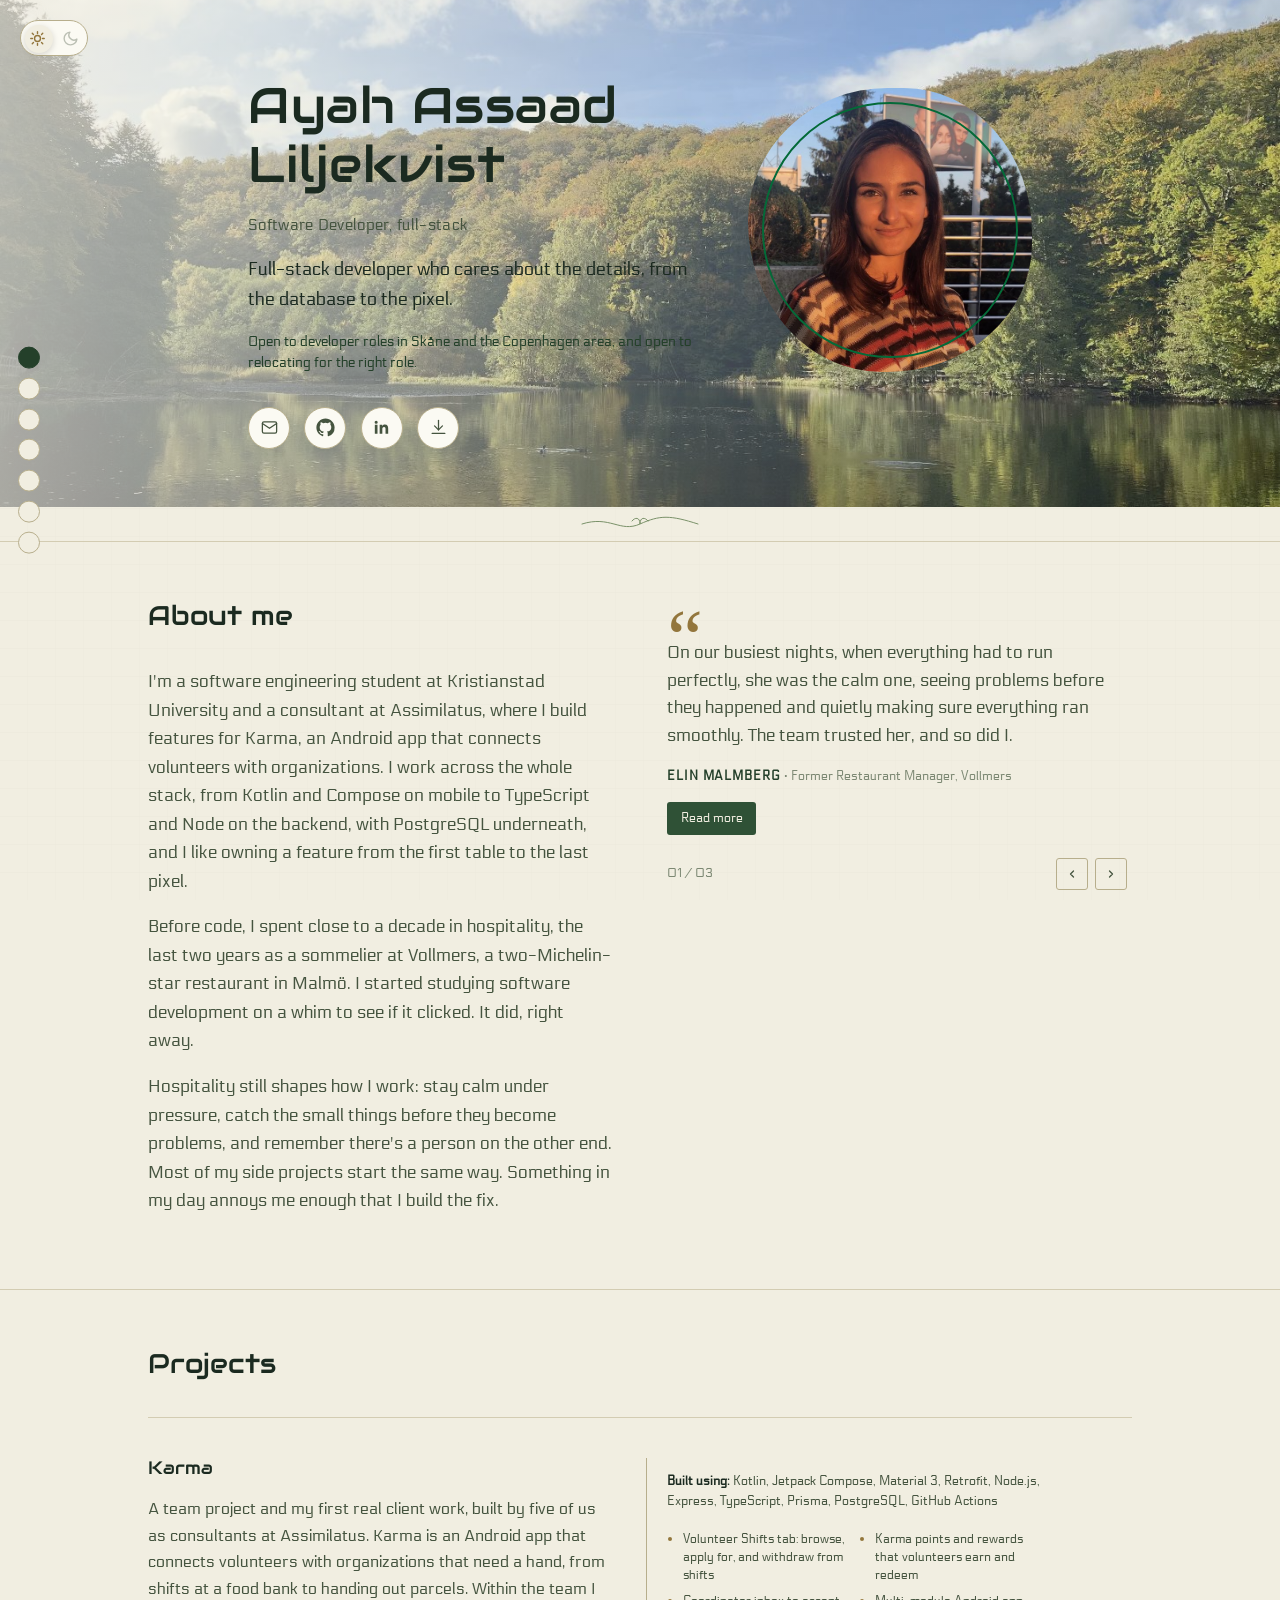
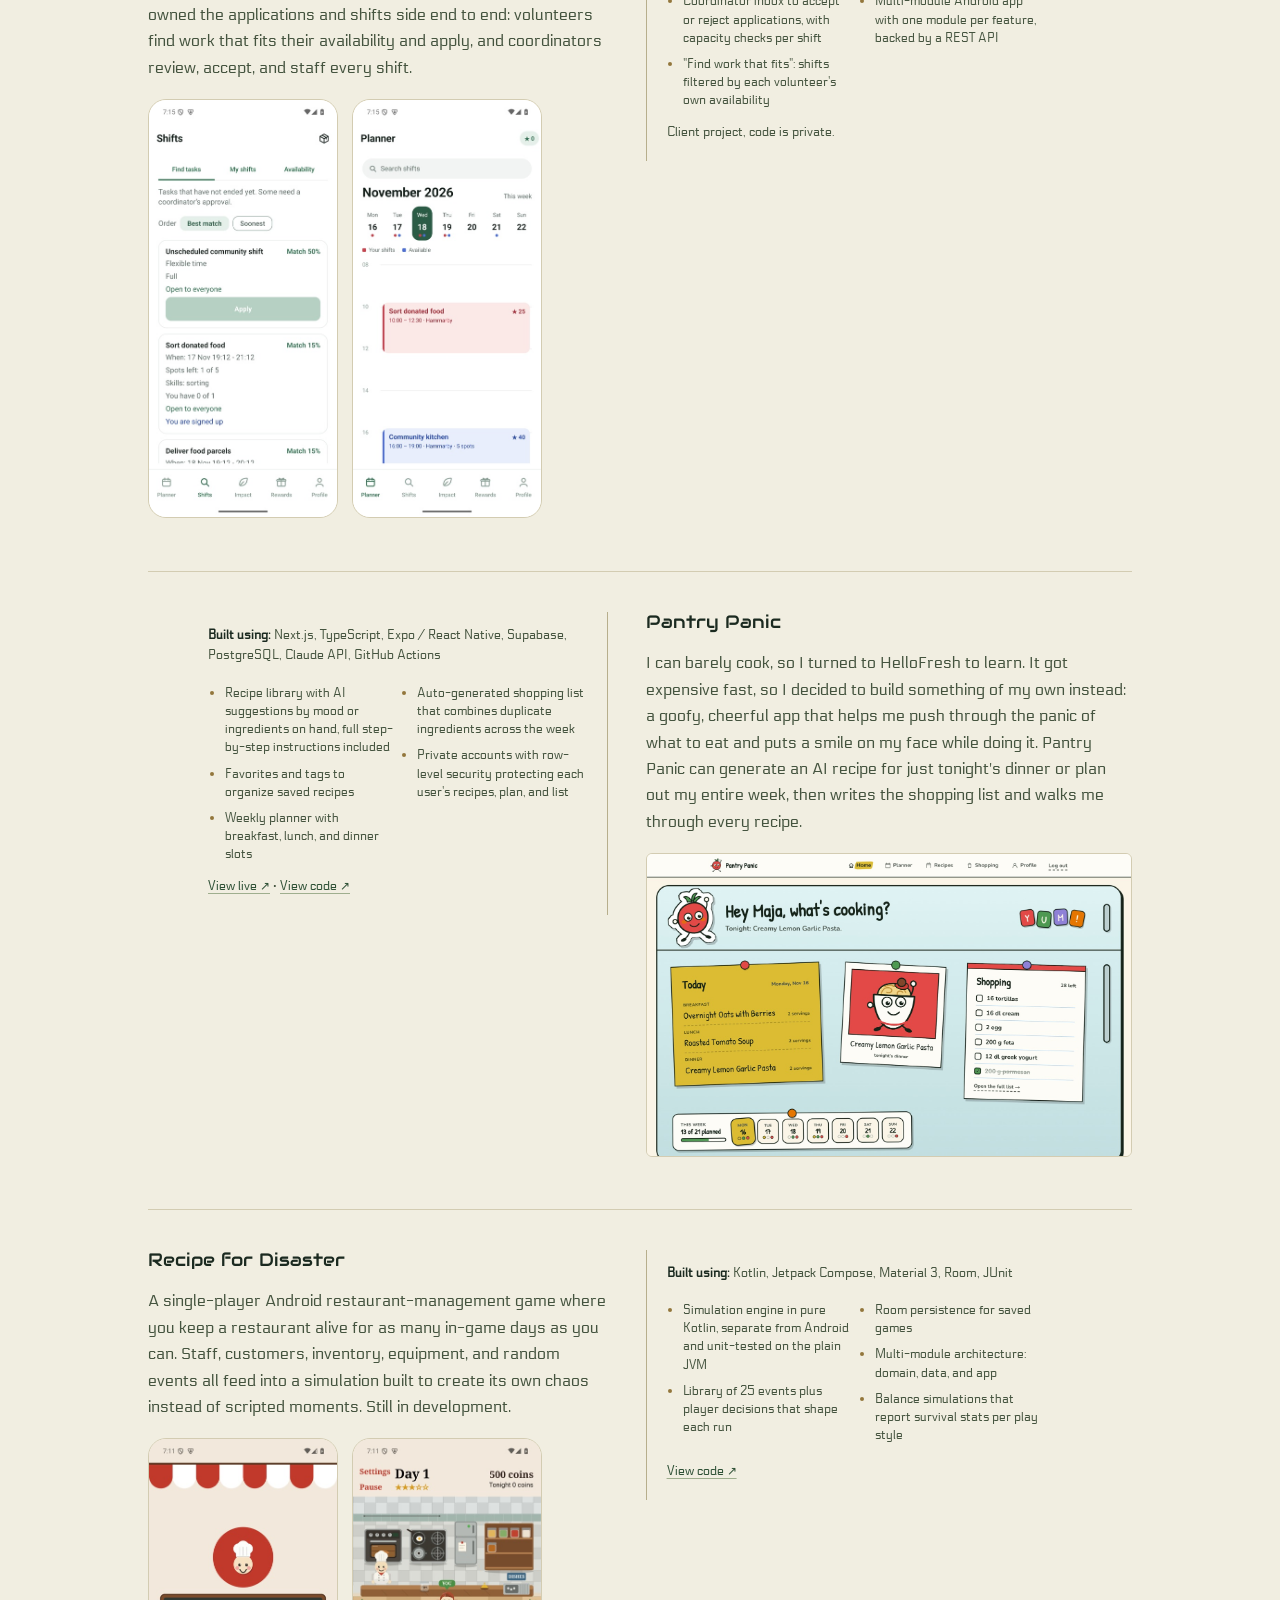
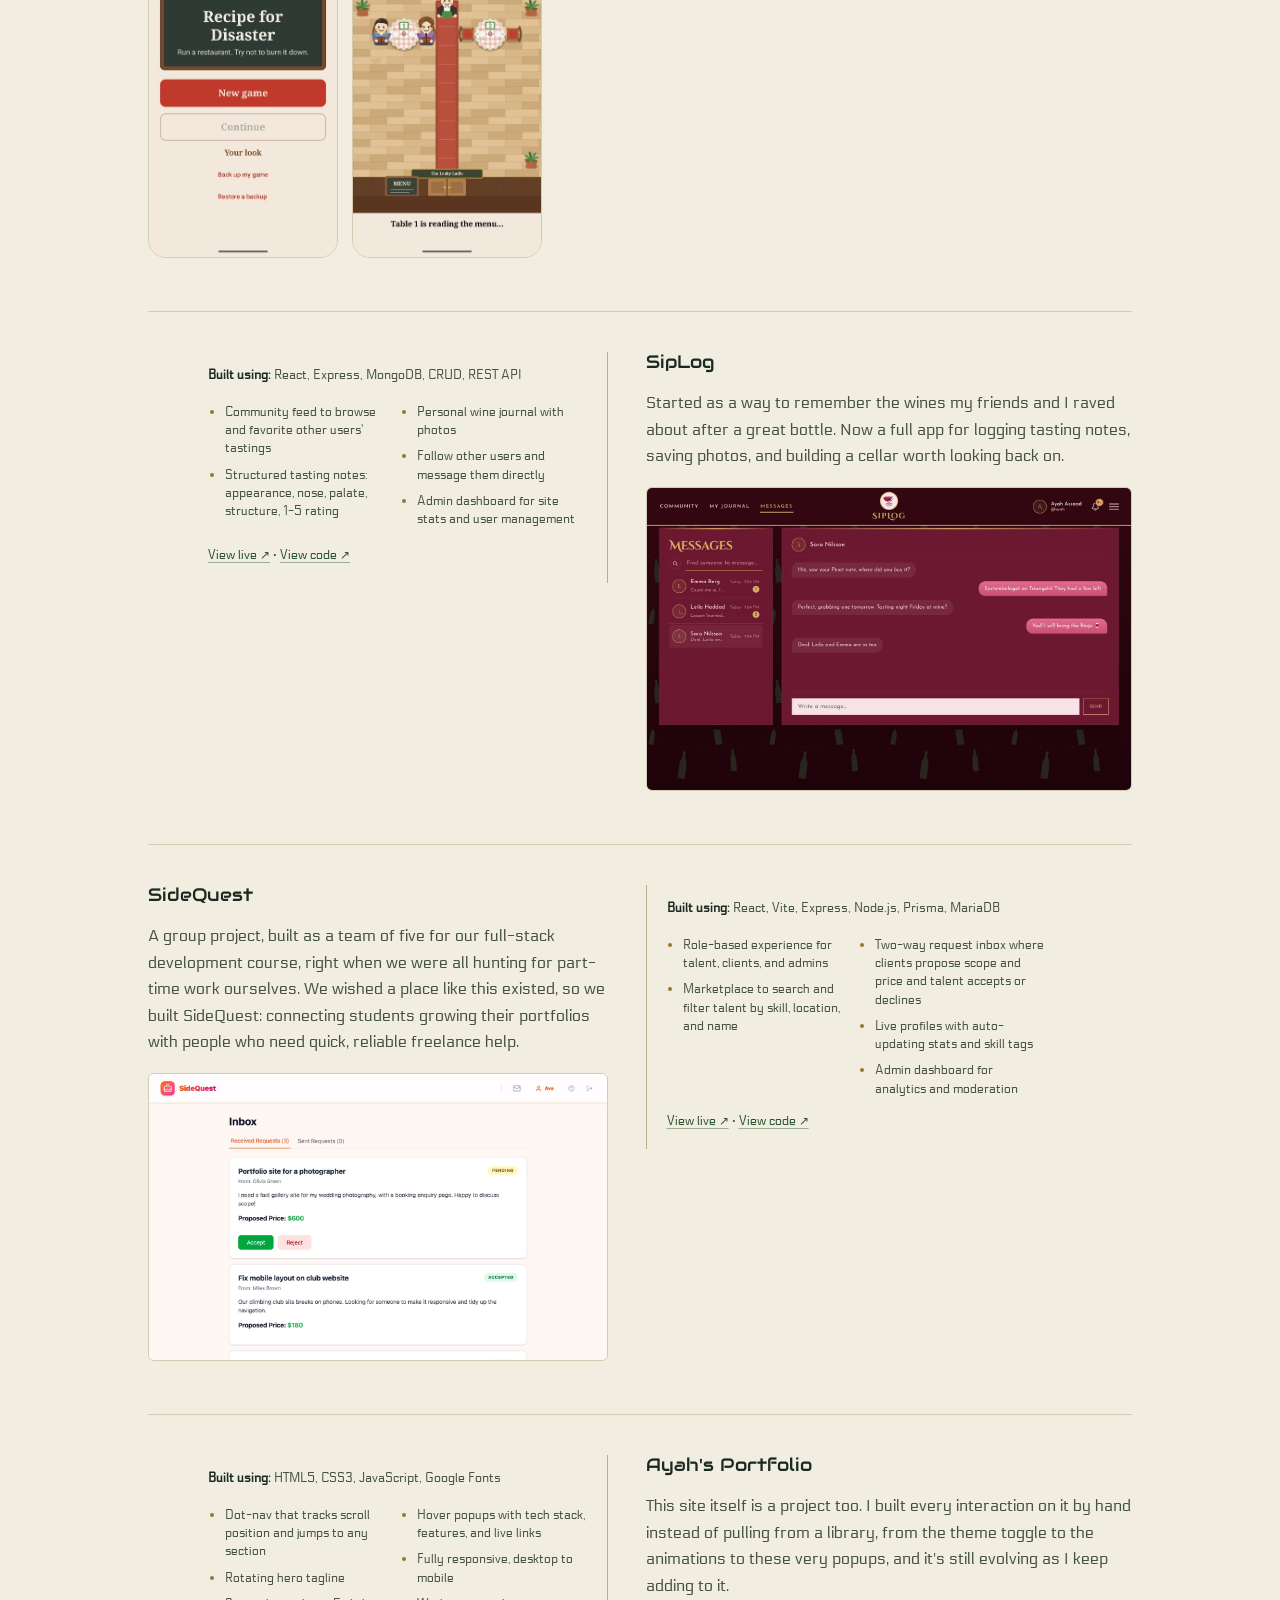
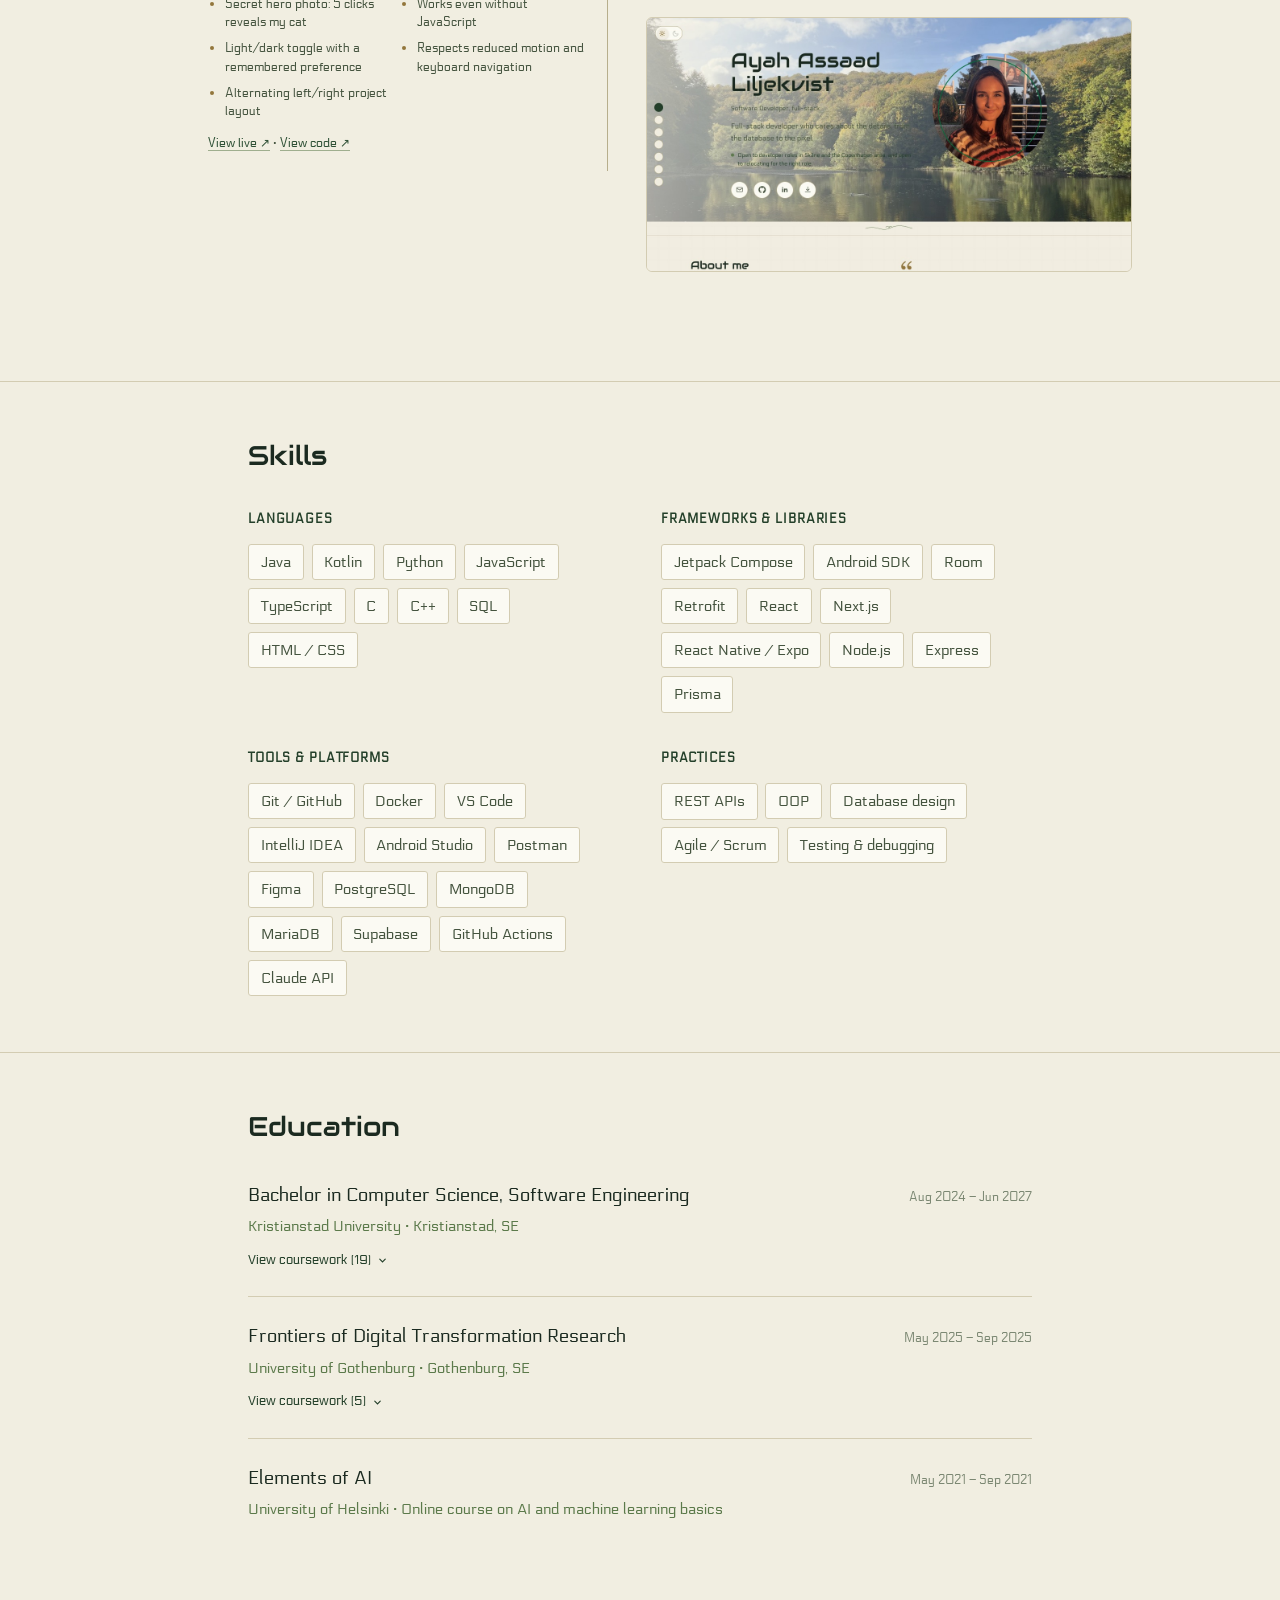
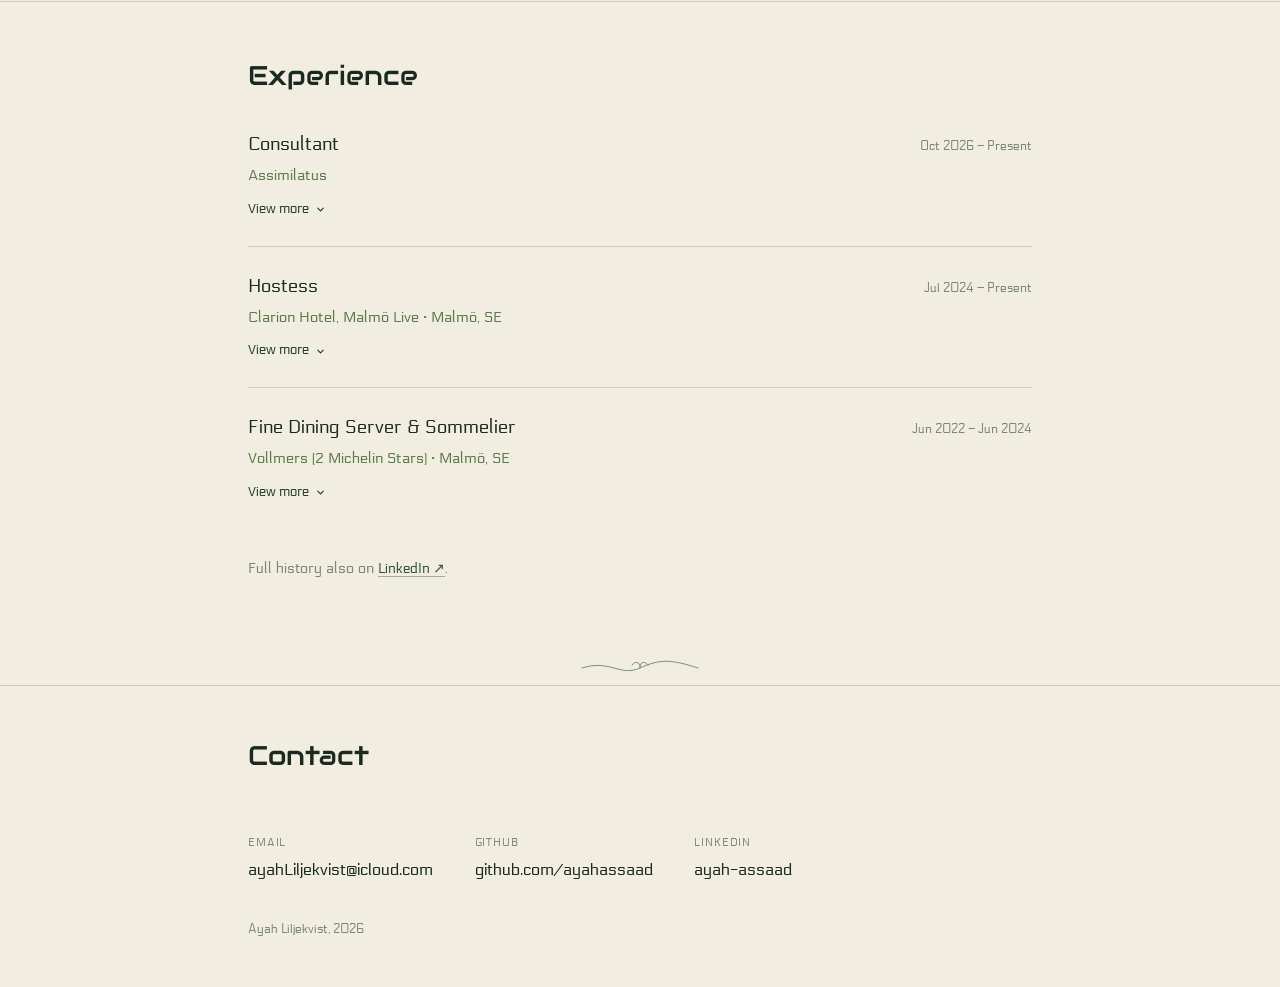
==== commit e304f297: "Remove the dot before the open-to-roles line" ====
--- a/index.html
+++ b/index.html
@@ -107,7 +107,7 @@
         <h1>Ayah Assaad<br>Liljekvist</h1>
         <p class="role" id="heroRole">Software Developer, full-stack</p>
         <p class="tag">Full-stack developer who cares about the details, from the database to the pixel.</p>
-        <p class="looking"><span class="looking-dot" aria-hidden="true"></span>Open to developer roles in Skåne and the Copenhagen area, and open to relocating for the right role.</p>
+        <p class="looking">Open to developer roles in Skåne and the Copenhagen area, and open to relocating for the right role.</p>
         <div class="cta-row">
           <a class="icon-btn" href="mailto:ayahLiljekvist@icloud.com" aria-label="E-mail me">
             <svg viewBox="0 0 24 24" fill="none" stroke="currentColor" stroke-width="1.6" stroke-linecap="round" stroke-linejoin="round" aria-hidden="true">
--- a/styles.css
+++ b/styles.css
@@ -113,8 +113,7 @@
   }
   .hero .role{ font-family: var(--font-mono); font-size: .95rem; color: var(--ink-soft); margin-top: 1.1rem; letter-spacing: .02em; }
   .hero p.tag{ font-size: 1.12rem; color: var(--ink); max-width: 46ch; margin-top: 1.1rem; }
-  .hero .looking{ display:flex; align-items:baseline; gap:.55rem; max-width: 46ch; margin-top: .9rem; font-family: var(--font-mono); font-size: .85rem; line-height: 1.5; color: var(--forest); }
-  .hero .looking-dot{ flex: none; width: .5rem; height: .5rem; border-radius: 50%; background: var(--moss); transform: translateY(-.05rem); }
+  .hero .looking{ max-width: 46ch; margin-top: .9rem; font-family: var(--font-mono); font-size: .85rem; line-height: 1.5; color: var(--forest); }
   .hero-photo{ position: relative; cursor: pointer; }
   .hero-photo:focus-visible{ outline: 2px solid var(--brass); outline-offset: 8px; border-radius: 50%; }
   .hero-photo .frame{
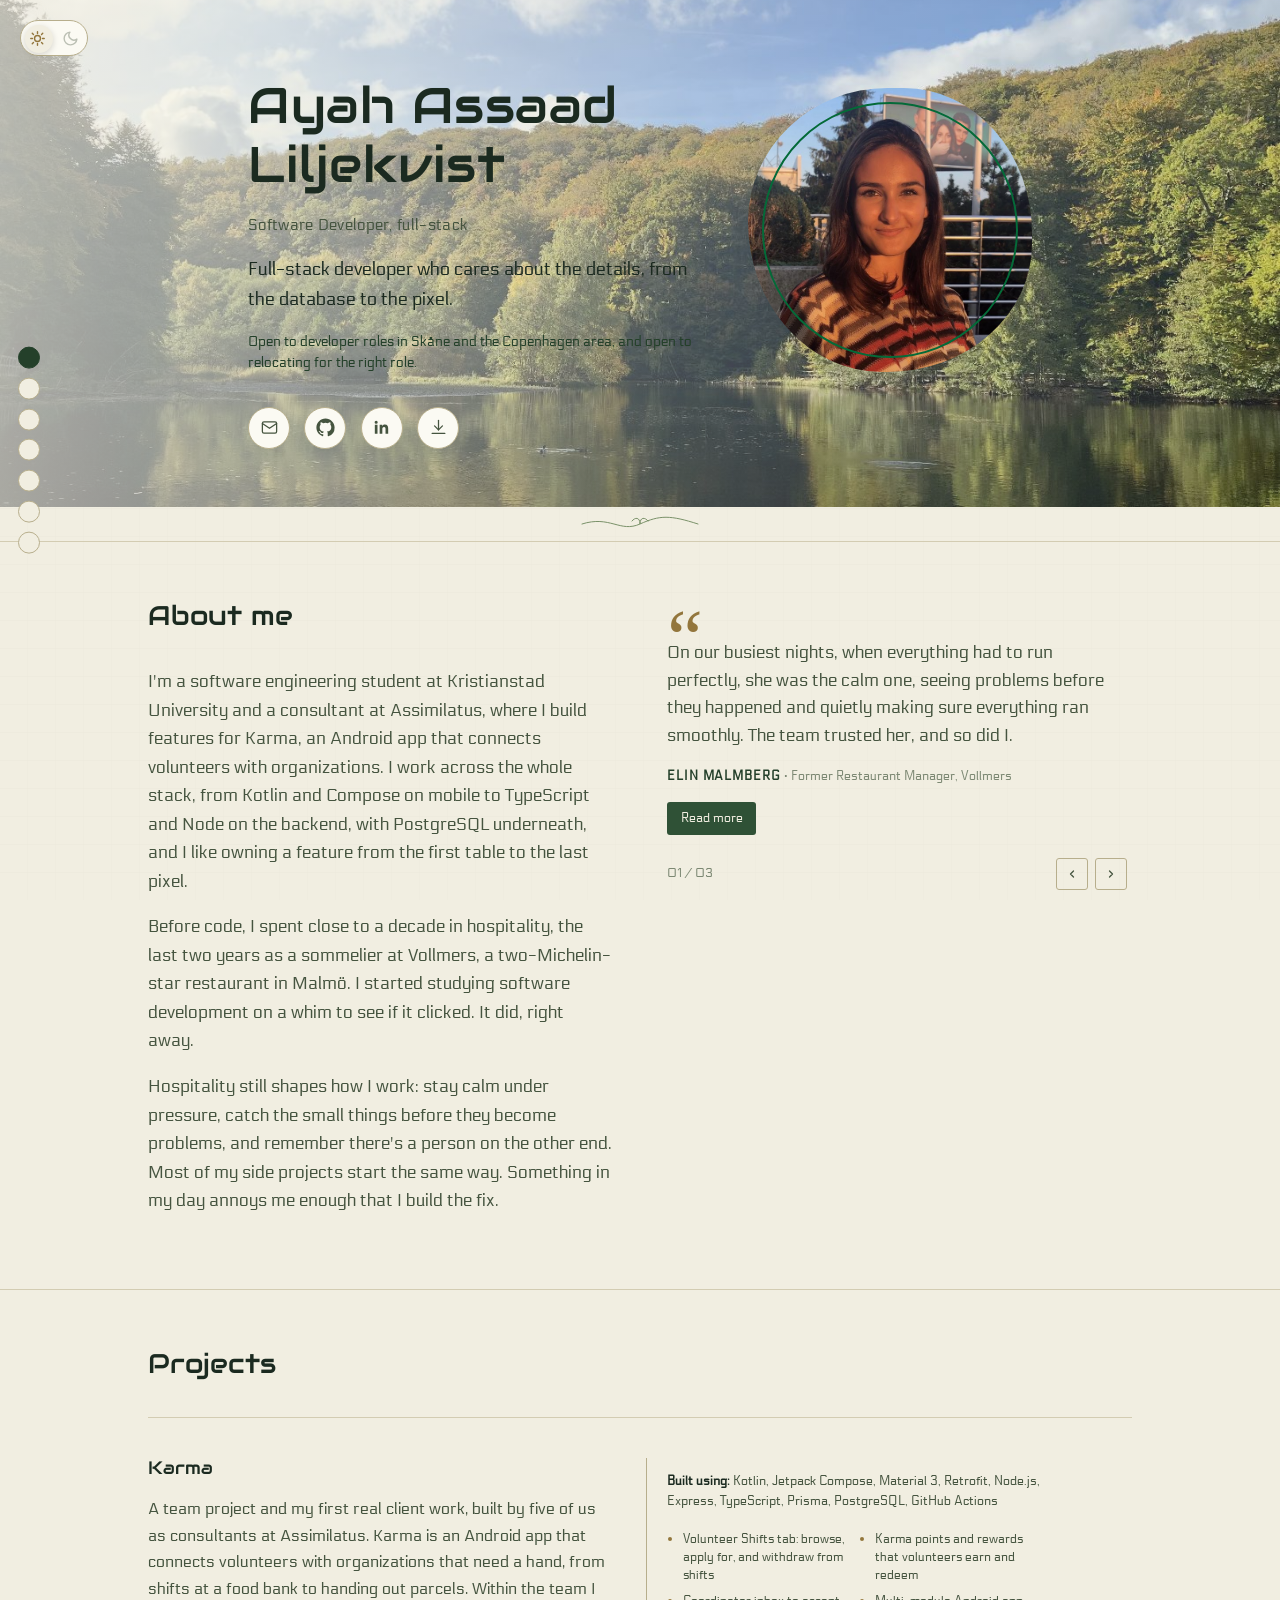
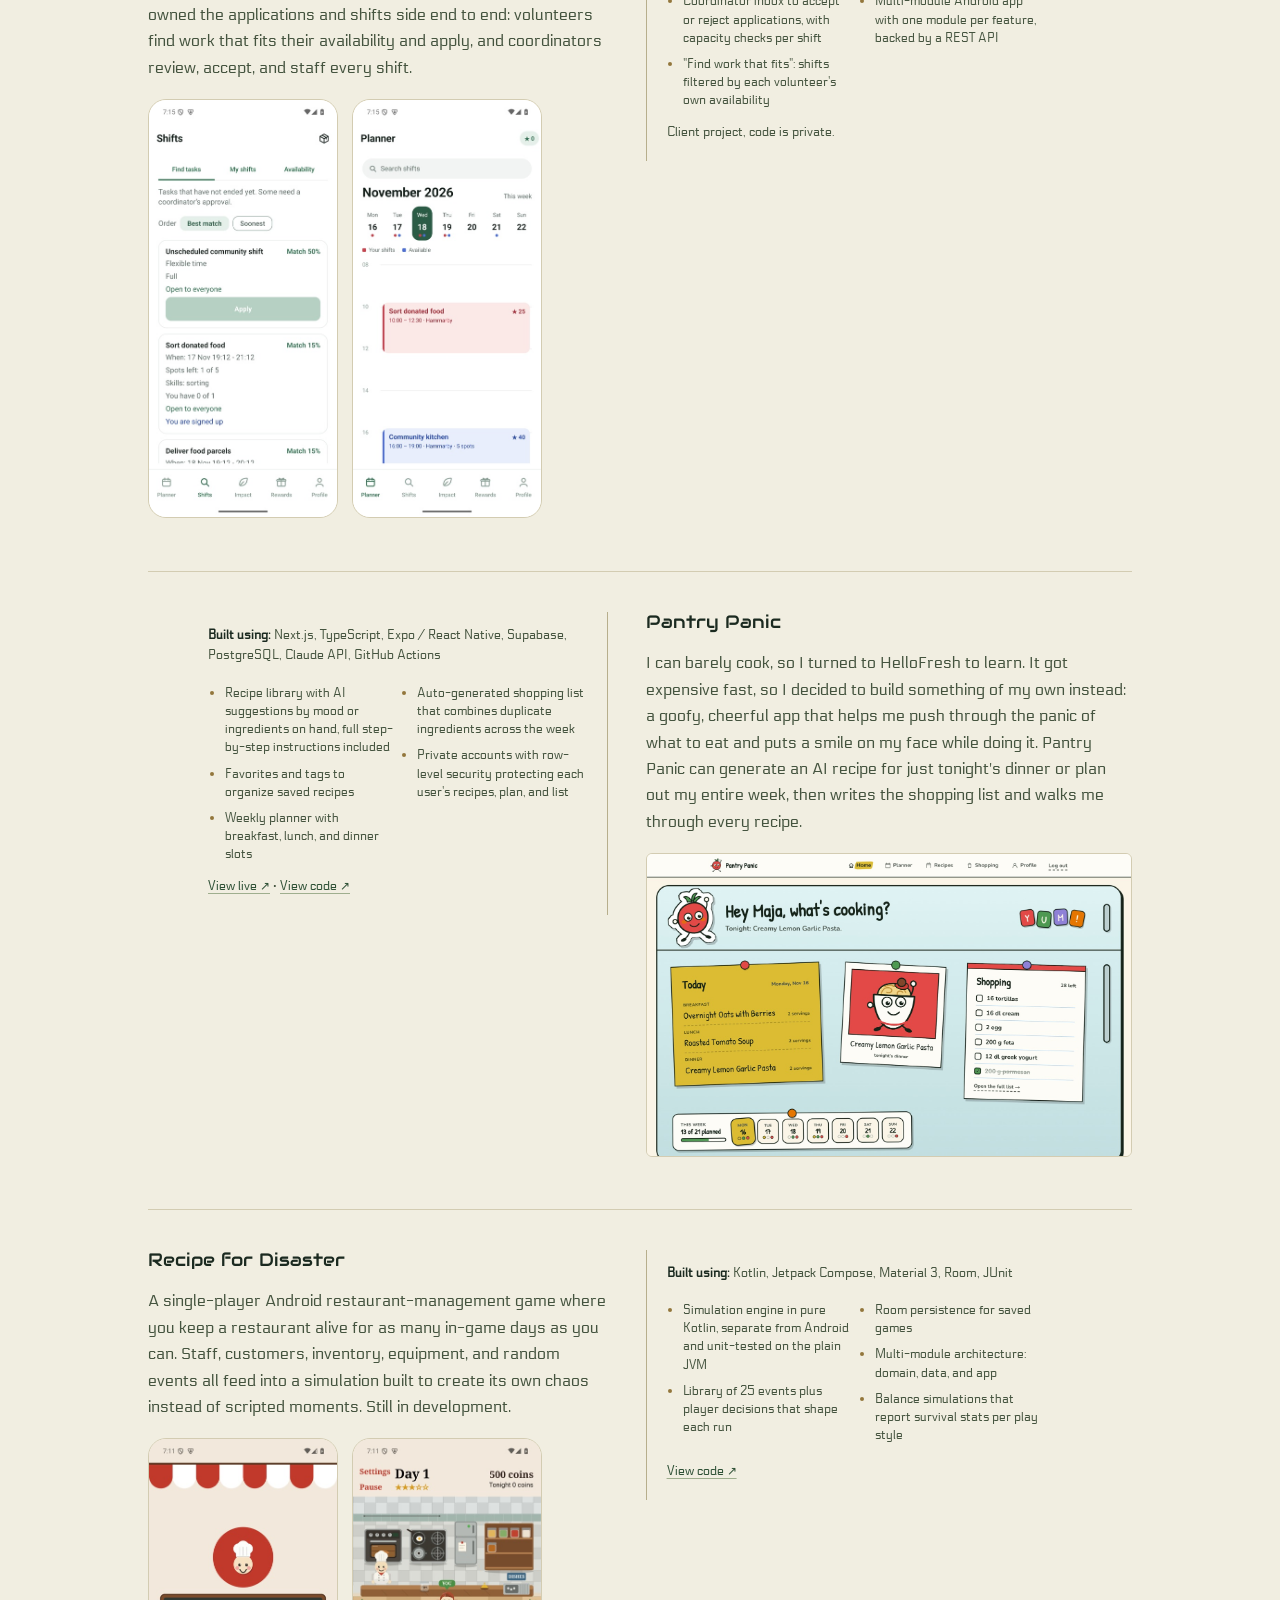
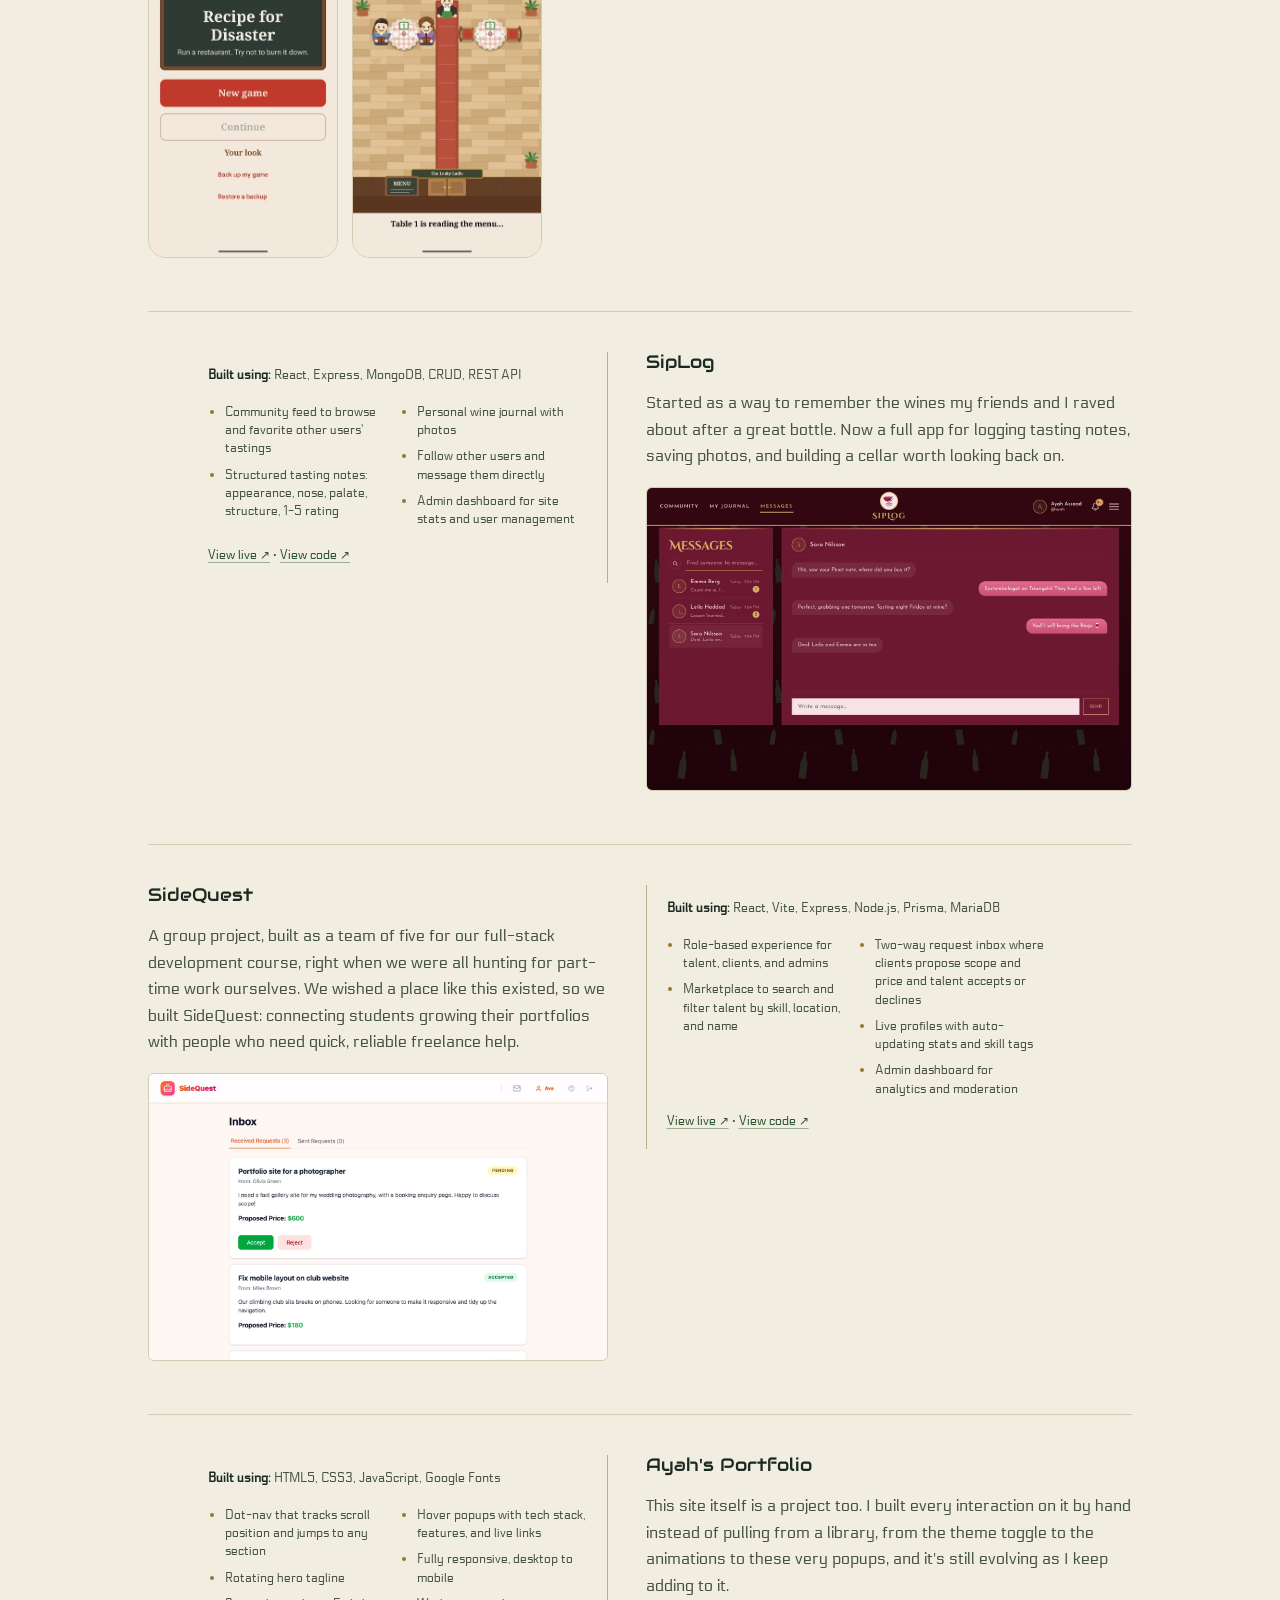
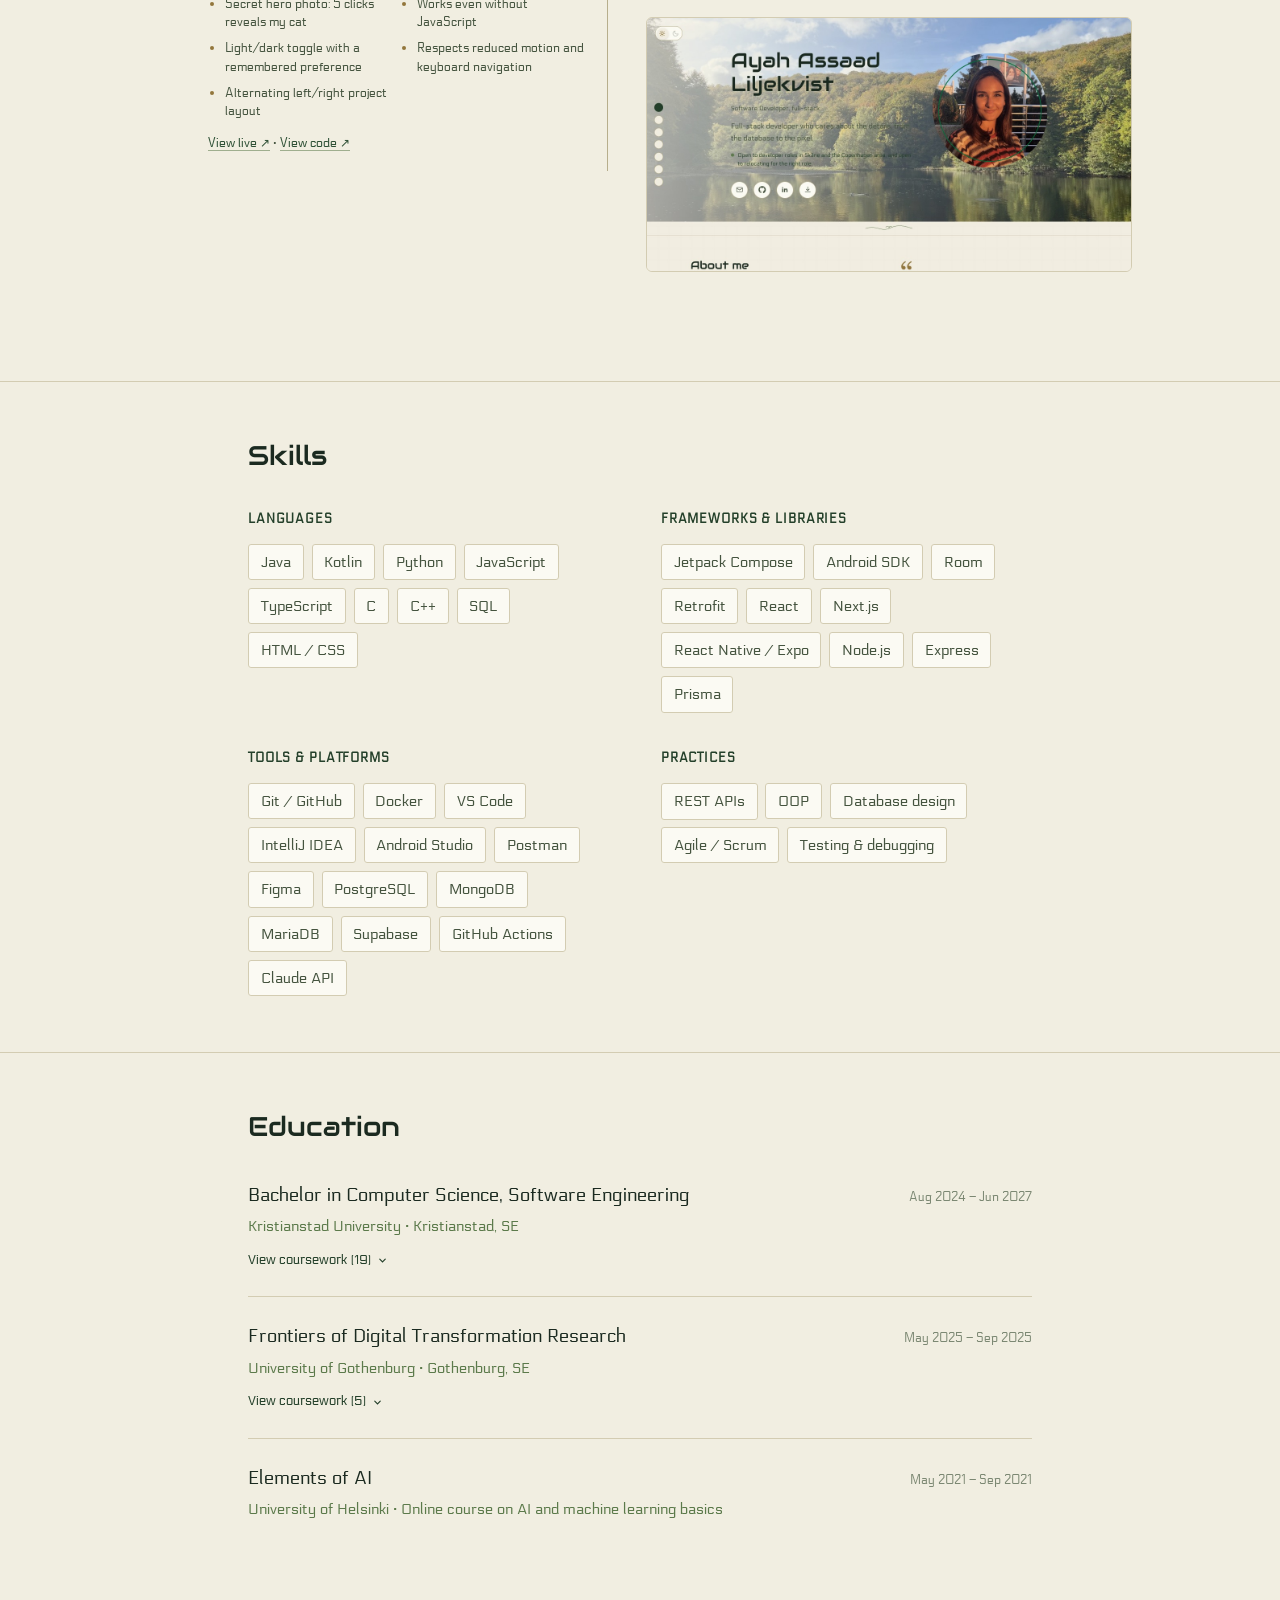
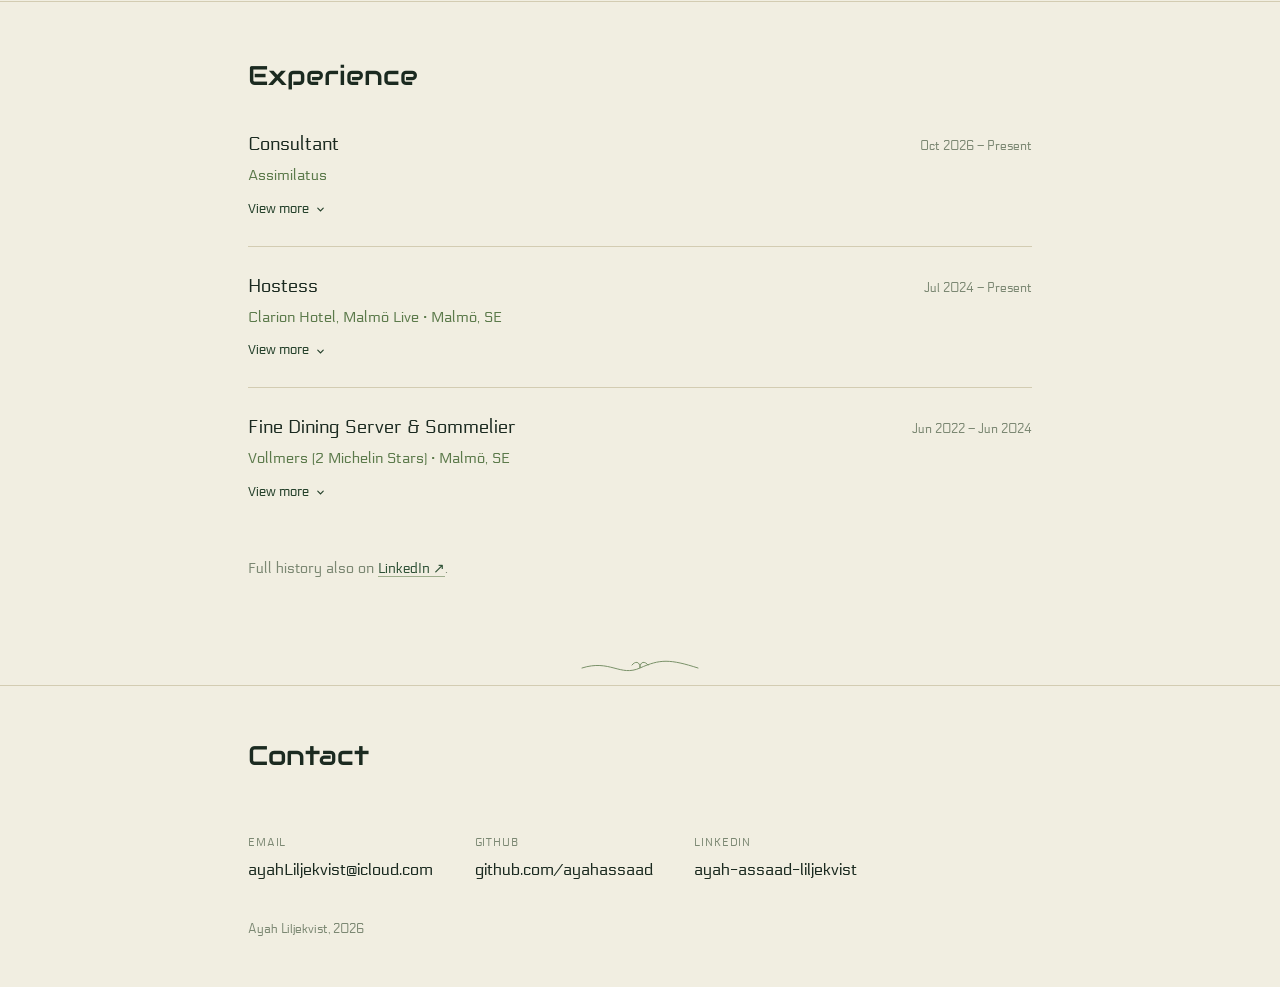
==== commit c6df95b8: "Update LinkedIn link to the new profile URL on the site and CV" ====
--- a/index.html
+++ b/index.html
@@ -120,7 +120,7 @@
               <path d="M12 .5C5.73.5.5 5.73.5 12c0 5.09 3.29 9.4 7.86 10.93.57.1.78-.25.78-.55v-1.94c-3.2.7-3.88-1.54-3.88-1.54-.52-1.33-1.28-1.68-1.28-1.68-1.05-.72.08-.7.08-.7 1.16.08 1.77 1.19 1.77 1.19 1.03 1.76 2.7 1.25 3.36.96.1-.75.4-1.25.73-1.54-2.55-.29-5.24-1.28-5.24-5.68 0-1.25.45-2.28 1.18-3.08-.12-.29-.51-1.46.11-3.05 0 0 .96-.31 3.15 1.18a10.9 10.9 0 0 1 5.74 0c2.19-1.49 3.15-1.18 3.15-1.18.62 1.59.23 2.76.11 3.05.74.8 1.18 1.83 1.18 3.08 0 4.41-2.7 5.38-5.27 5.67.42.36.78 1.08.78 2.18v3.24c0 .3.21.66.79.55A11.5 11.5 0 0 0 23.5 12C23.5 5.73 18.27.5 12 .5z"/>
             </svg>
           </a>
-          <a class="icon-btn" href="https://www.linkedin.com/in/ayah-assaad-a56170336/" target="_blank" rel="noopener" aria-label="LinkedIn">
+          <a class="icon-btn" href="https://www.linkedin.com/in/ayah-assaad-liljekvist-a56170336/" target="_blank" rel="noopener" aria-label="LinkedIn">
             <svg viewBox="0 0 24 24" fill="currentColor" aria-hidden="true">
               <path d="M6.94 8.5H3.56V20h3.38V8.5zM5.25 3.4a1.96 1.96 0 1 0 0 3.92 1.96 1.96 0 0 0 0-3.92zM20.45 20h-3.37v-5.6c0-1.34-.03-3.06-1.87-3.06-1.87 0-2.16 1.46-2.16 2.96V20H9.68V8.5h3.24v1.57h.05c.45-.86 1.56-1.77 3.22-1.77 3.44 0 4.26 2.27 4.26 5.22V20z"/>
             </svg>
@@ -484,7 +484,7 @@
         </div>
       </div>
 
-      <p class="more-note">Full history also on <a href="https://www.linkedin.com/in/ayah-assaad-a56170336/" target="_blank" rel="noopener">LinkedIn ↗</a>.</p>
+      <p class="more-note">Full history also on <a href="https://www.linkedin.com/in/ayah-assaad-liljekvist-a56170336/" target="_blank" rel="noopener">LinkedIn ↗</a>.</p>
     </div>
   </section>
 
@@ -509,9 +509,9 @@
         <span class="label">GitHub</span>
         <span class="value">github.com/ayahassaad</span>
       </a>
-      <a class="contact-item" href="https://www.linkedin.com/in/ayah-assaad-a56170336/" target="_blank" rel="noopener">
+      <a class="contact-item" href="https://www.linkedin.com/in/ayah-assaad-liljekvist-a56170336/" target="_blank" rel="noopener">
         <span class="label">LinkedIn</span>
-        <span class="value">ayah-assaad</span>
+        <span class="value">ayah-assaad-liljekvist</span>
       </a>
     </div>
     <p>Ayah Liljekvist, 2026</p>
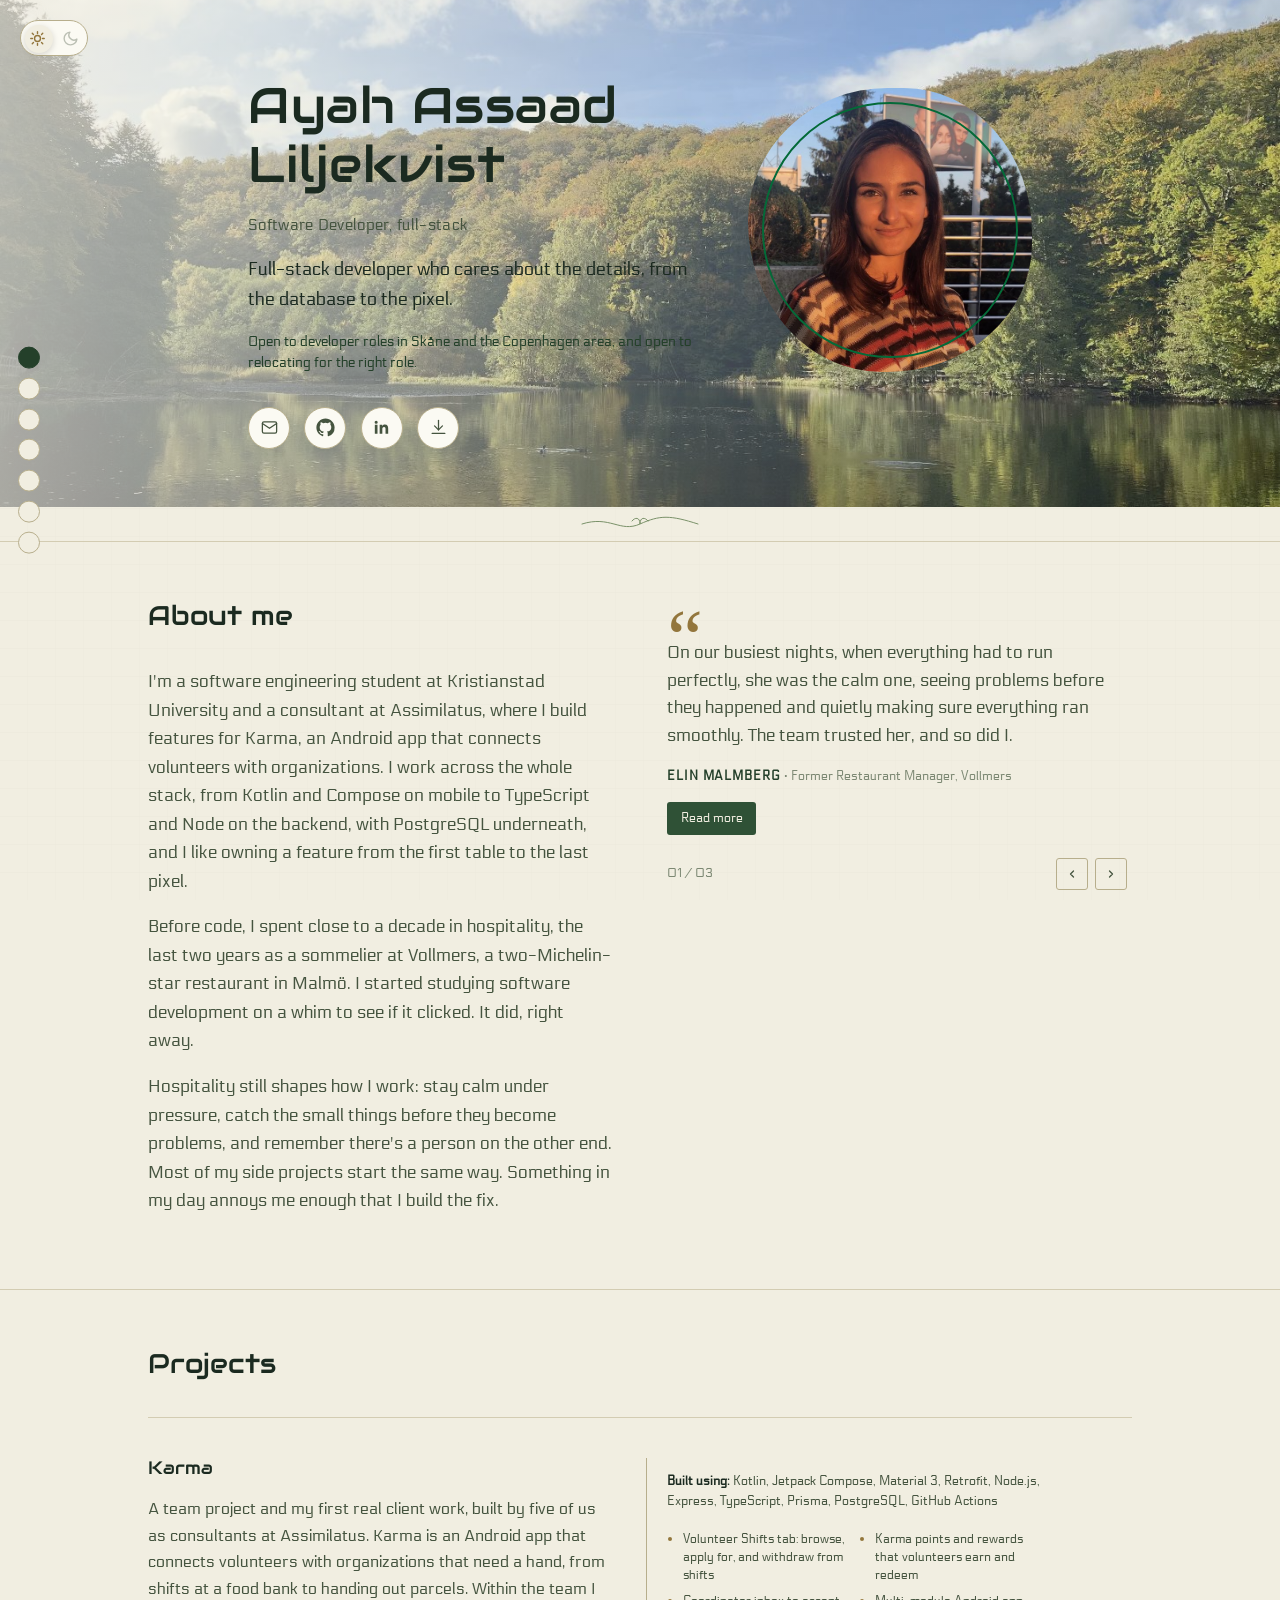
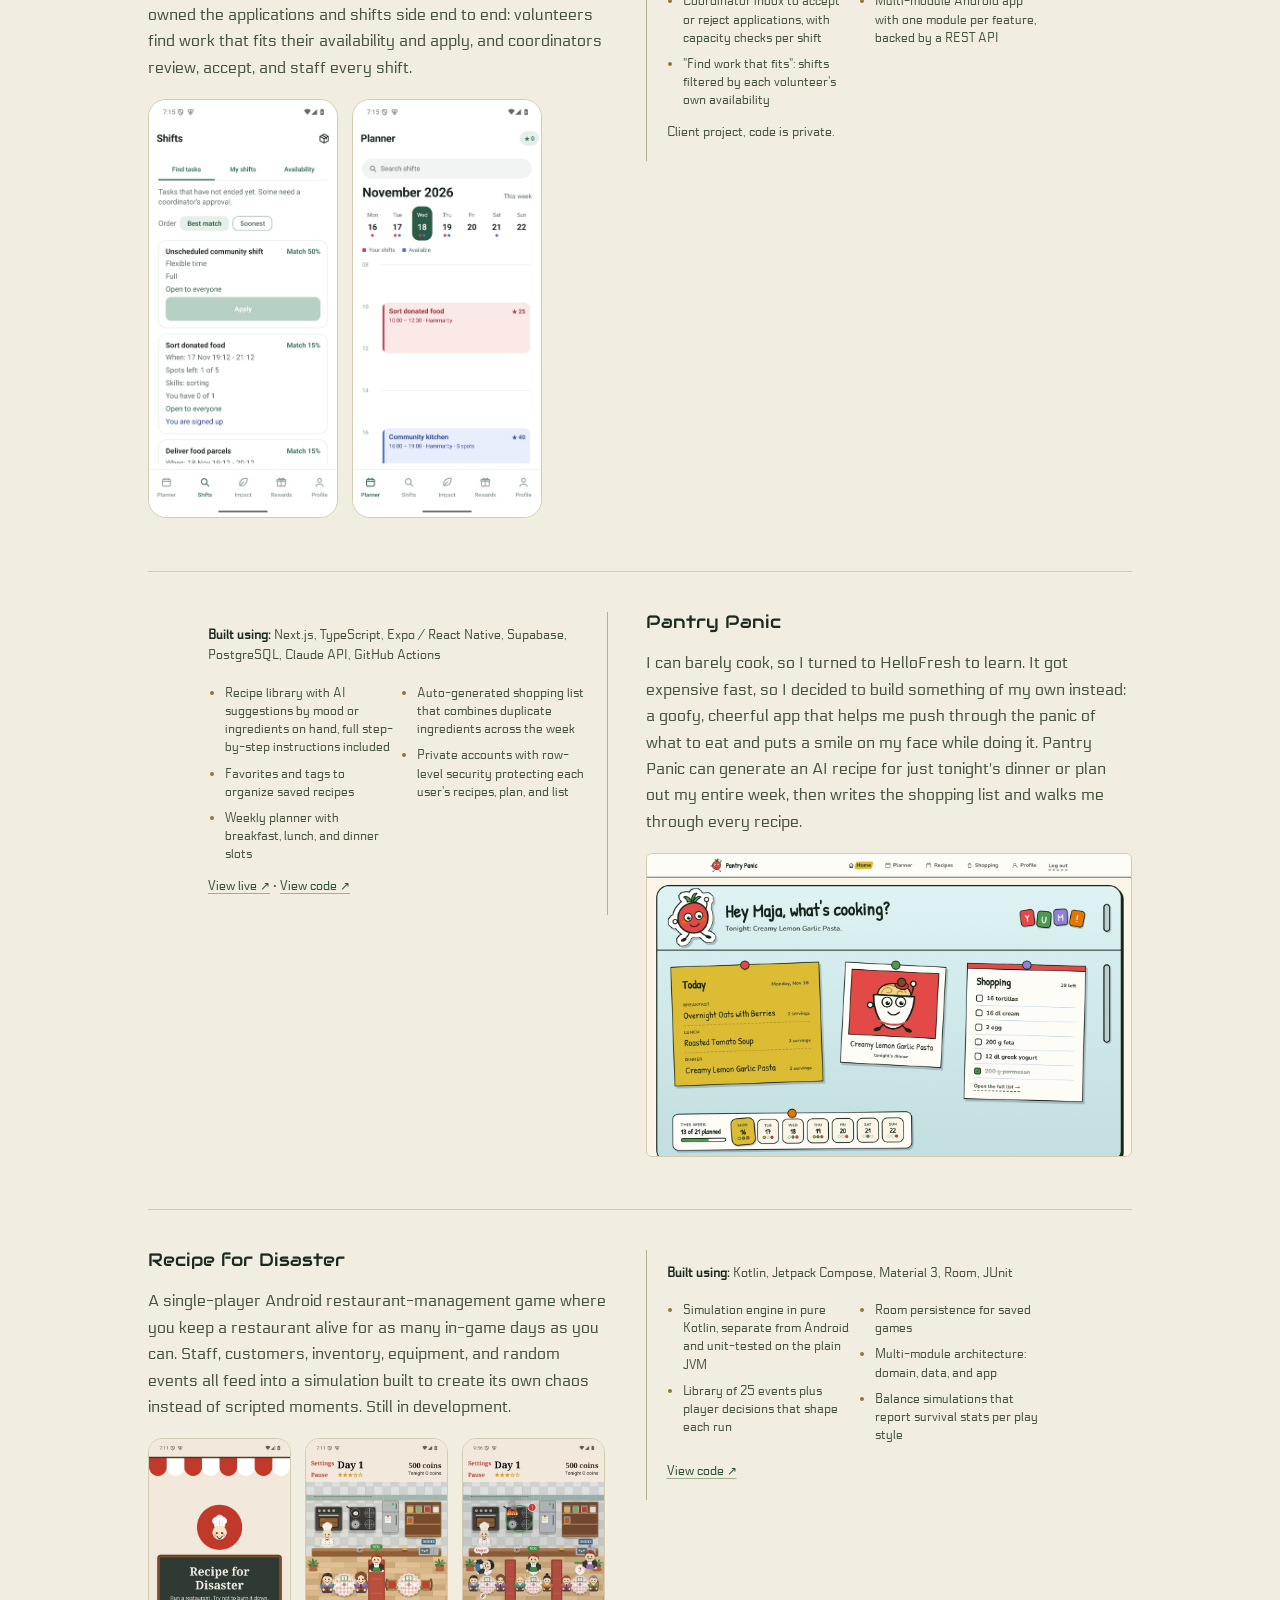
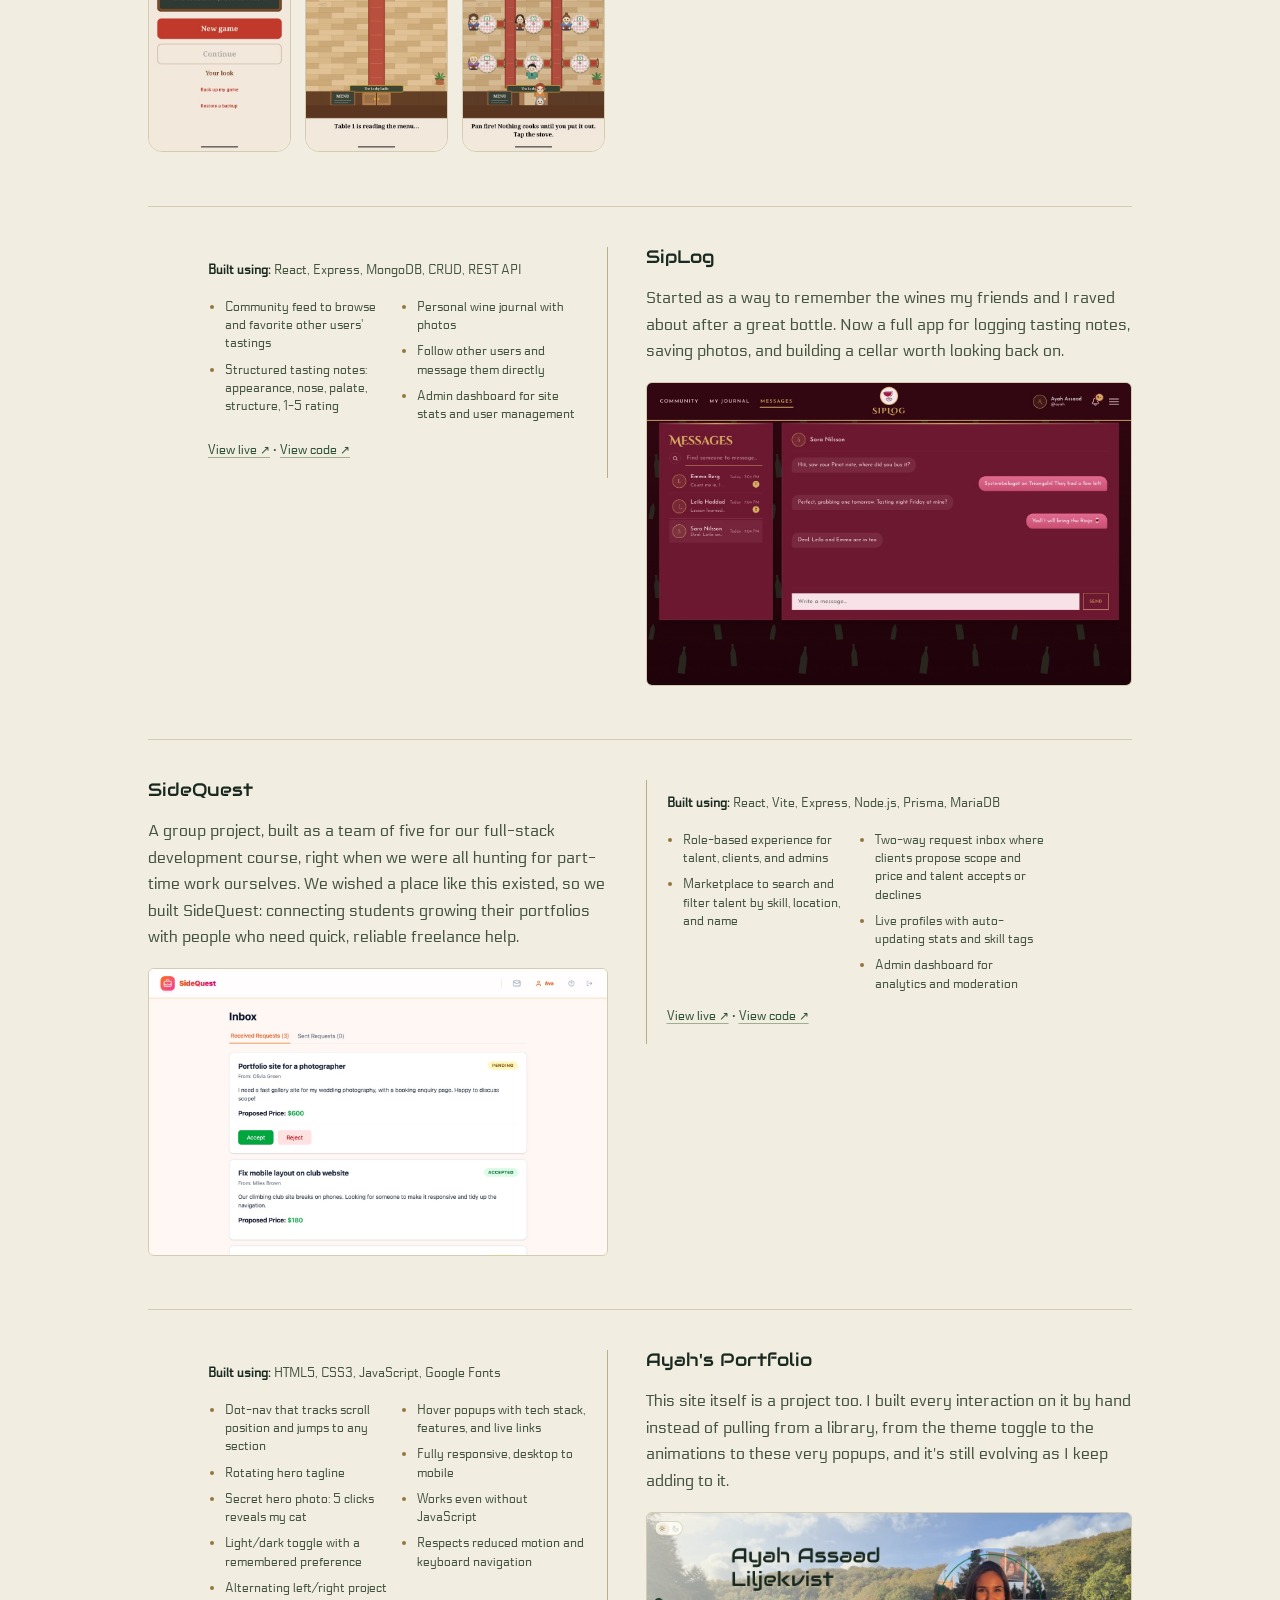
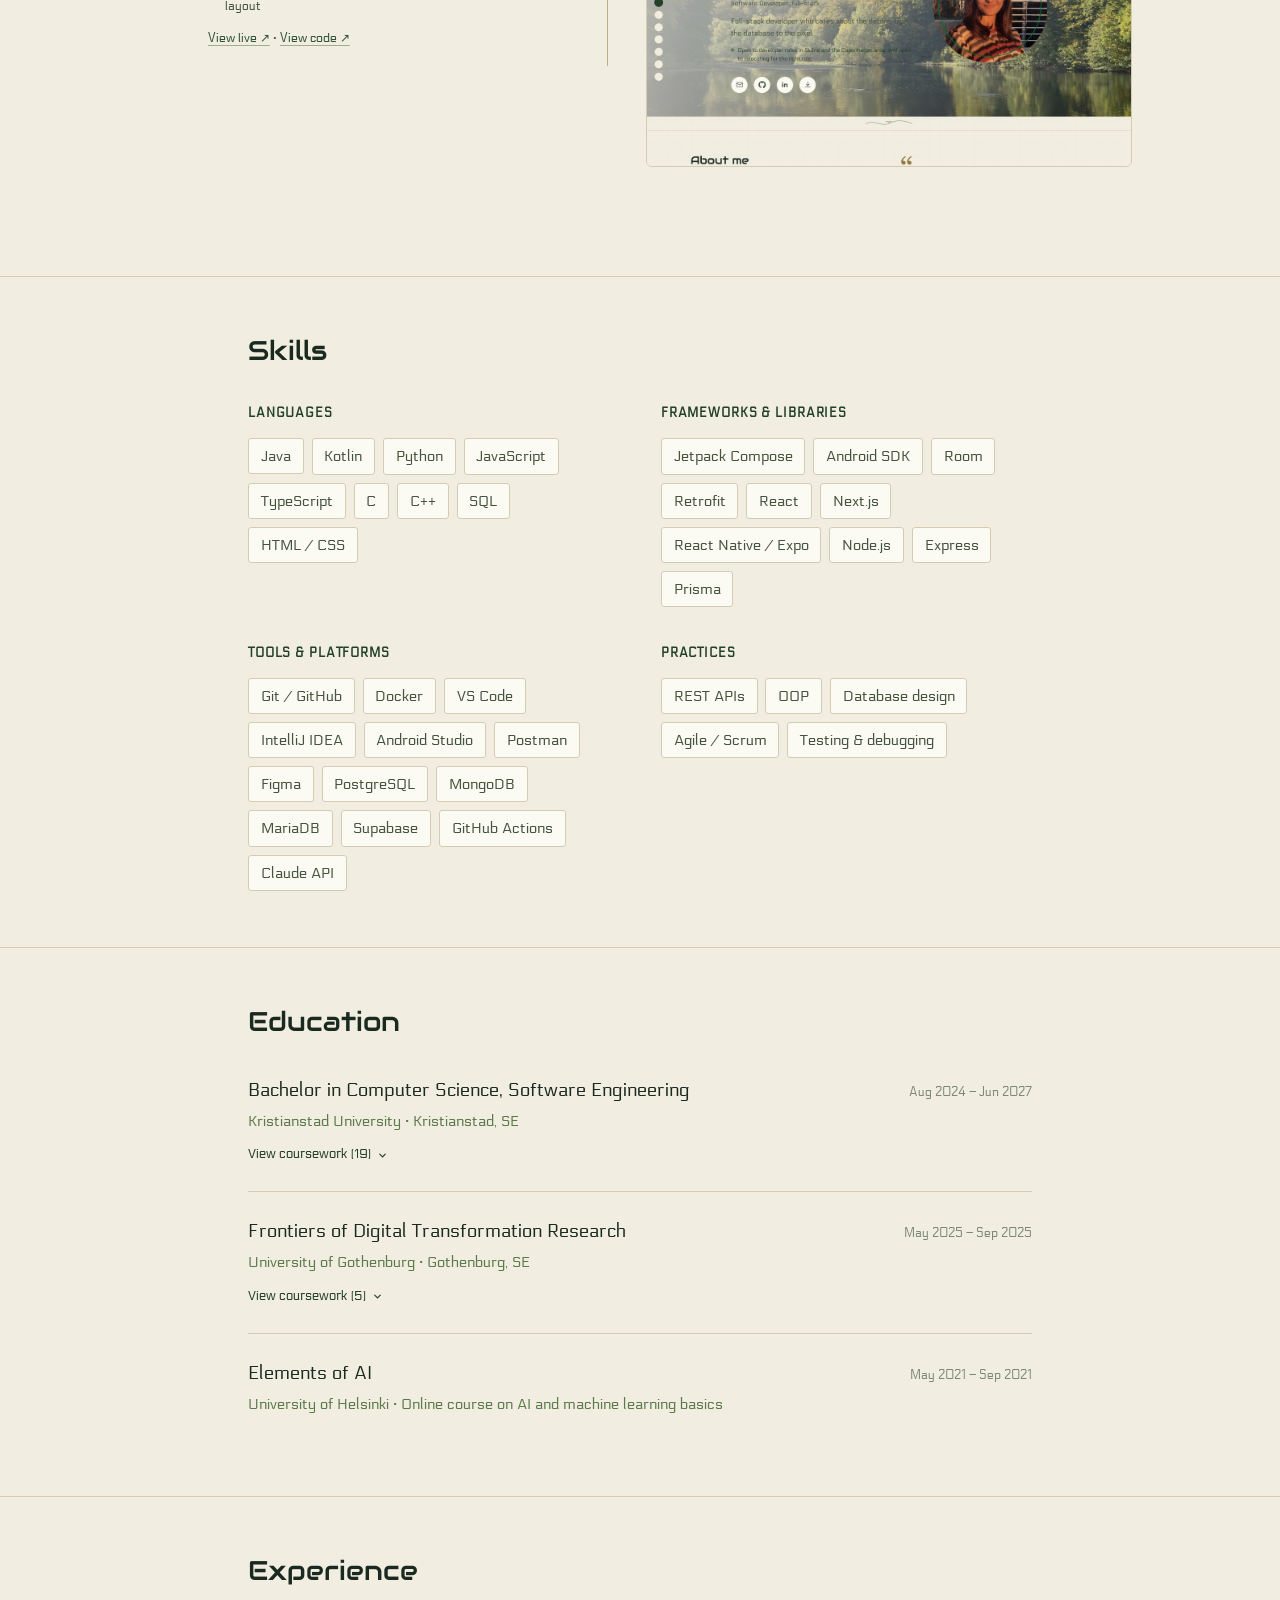
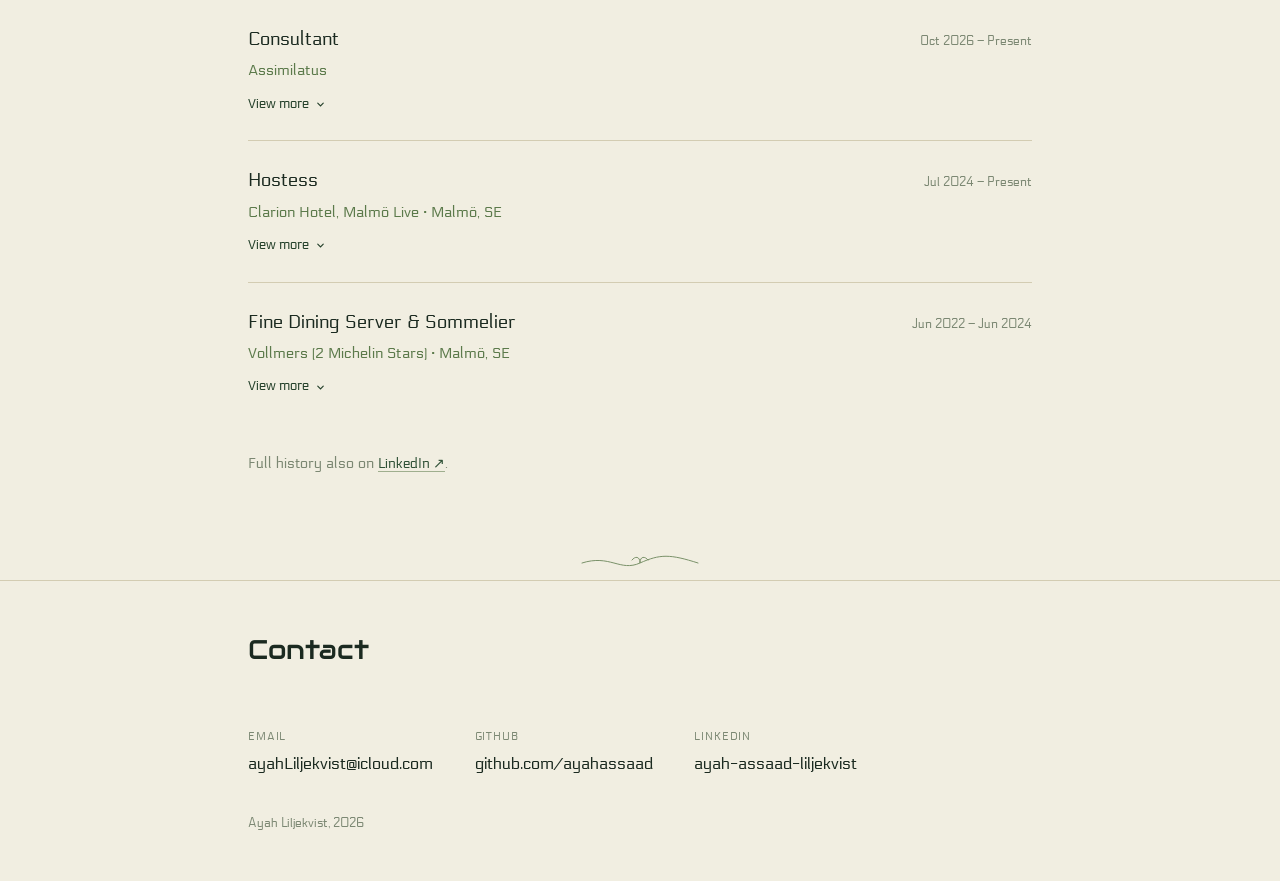
==== commit f4653803: "Add a chaotic-night screenshot to Recipe for Disaster" ====
--- a/index.html
+++ b/index.html
@@ -240,7 +240,7 @@
             <h3>Recipe for Disaster</h3>
           </div>
           <p>A single-player Android restaurant-management game where you keep a restaurant alive for as many in-game days as you can. Staff, customers, inventory, equipment, and random events all feed into a simulation built to create its own chaos instead of scripted moments. Still in development.</p>
-          <div class="project-phones"><img src="assets/projects/rfd-start.jpg" alt="Recipe for Disaster start screen" loading="lazy" width="405" height="900"><img src="assets/projects/rfd-service.jpg" alt="A restaurant service in progress, guests seated and reading the menu" loading="lazy" width="405" height="900"></div>
+          <div class="project-phones three"><img src="assets/projects/rfd-start.jpg" alt="Recipe for Disaster start screen" loading="lazy" width="405" height="900"><img src="assets/projects/rfd-service.jpg" alt="A restaurant service in progress, guests seated and reading the menu" loading="lazy" width="405" height="900"><img src="assets/projects/rfd-chaos.jpg" alt="A chaotic night: every table full, a pan on fire on the stove and a waiter who tripped with a plate" loading="lazy" width="405" height="900"></div>
         </div>
         <div class="project-popup">
           <p class="popup-tech"><strong>Built using:</strong> Kotlin, Jetpack Compose, Material 3, Room, JUnit</p>
--- a/styles.css
+++ b/styles.css
@@ -266,6 +266,7 @@
   .project-shot img{ display: block; width: 100%; height: auto; }
   .project-phones{ display: flex; gap: .9rem; margin: 0 0 1.1rem; }
   .project-phones img{ display: block; width: min(46%, 190px); height: auto; border: 1px solid var(--line); border-radius: 18px; background: var(--surface); }
+  .project-phones.three img{ width: min(31%, 160px); border-radius: 14px; }
   /* Alternate sides: even cards mirror the row so the description sits
      on the right and the popup opens on the left instead, so the list
      doesn't read as one flat left-aligned column the whole way down. */
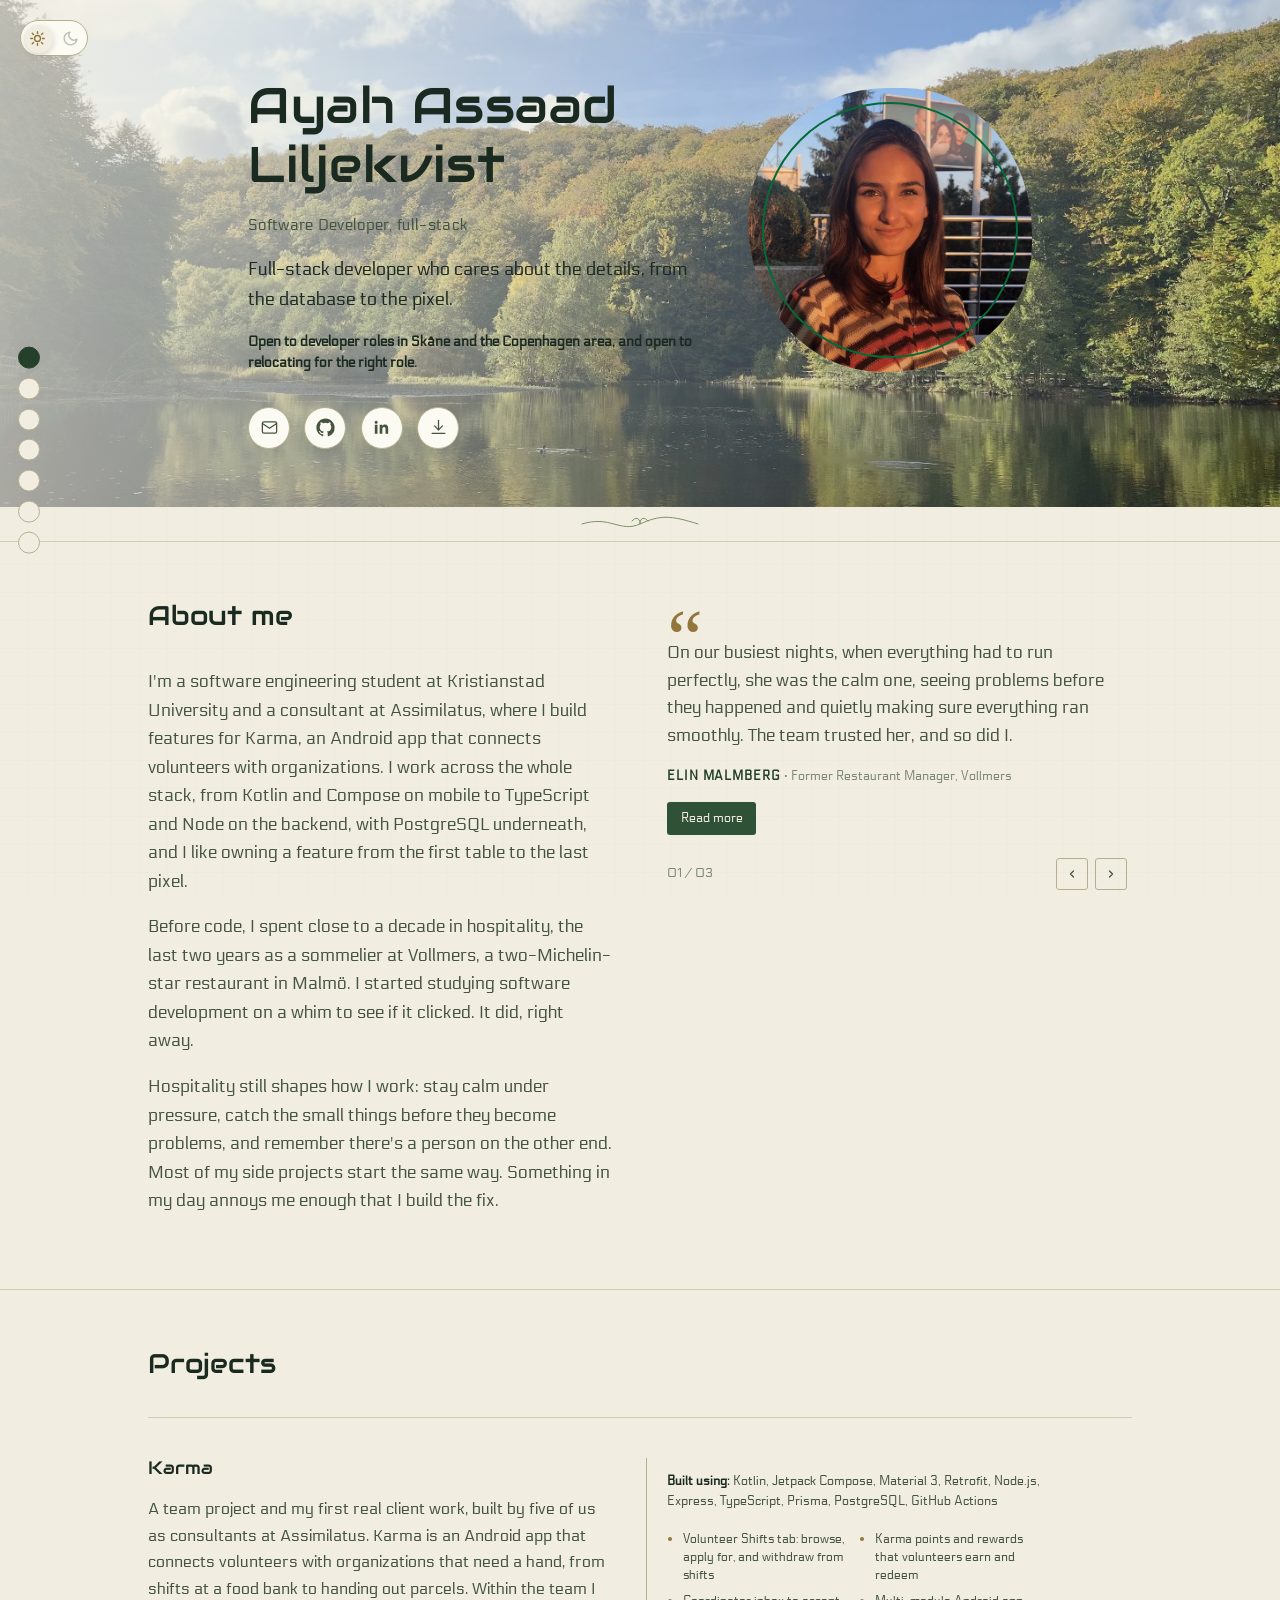
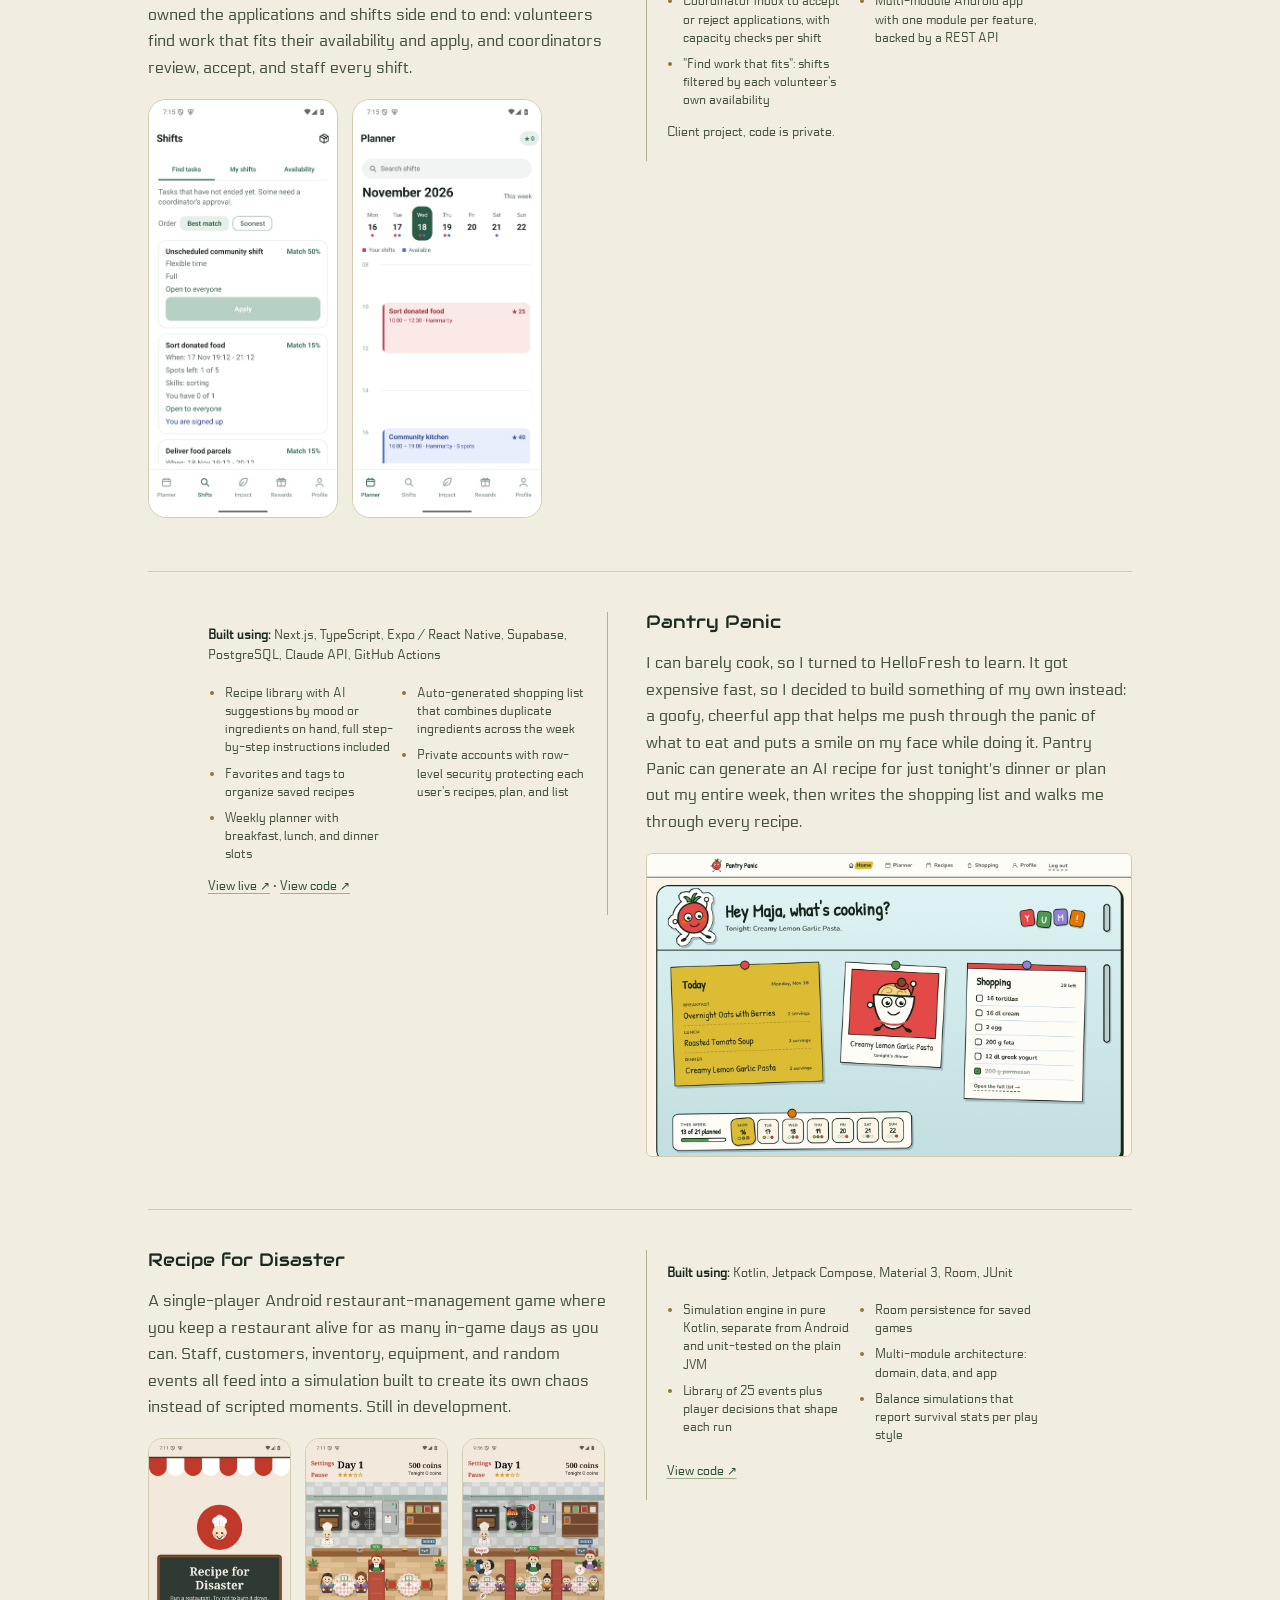
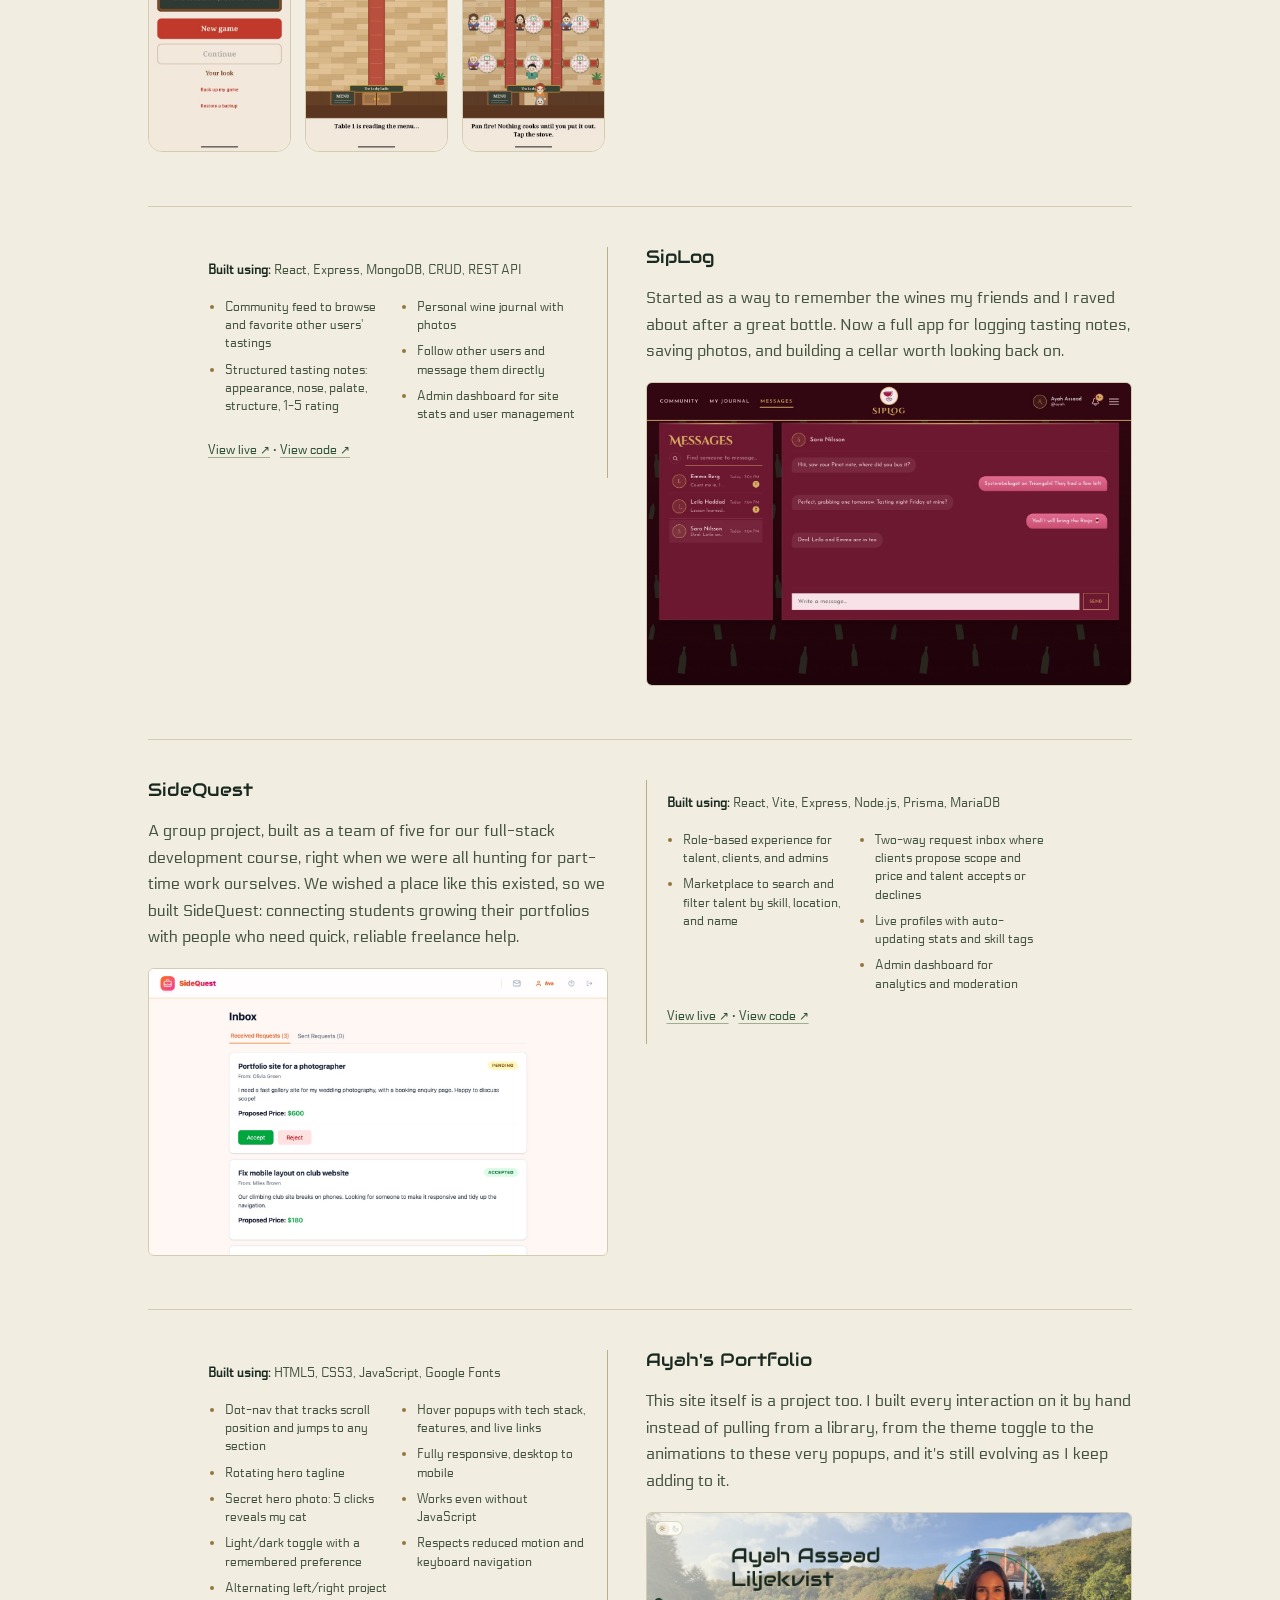
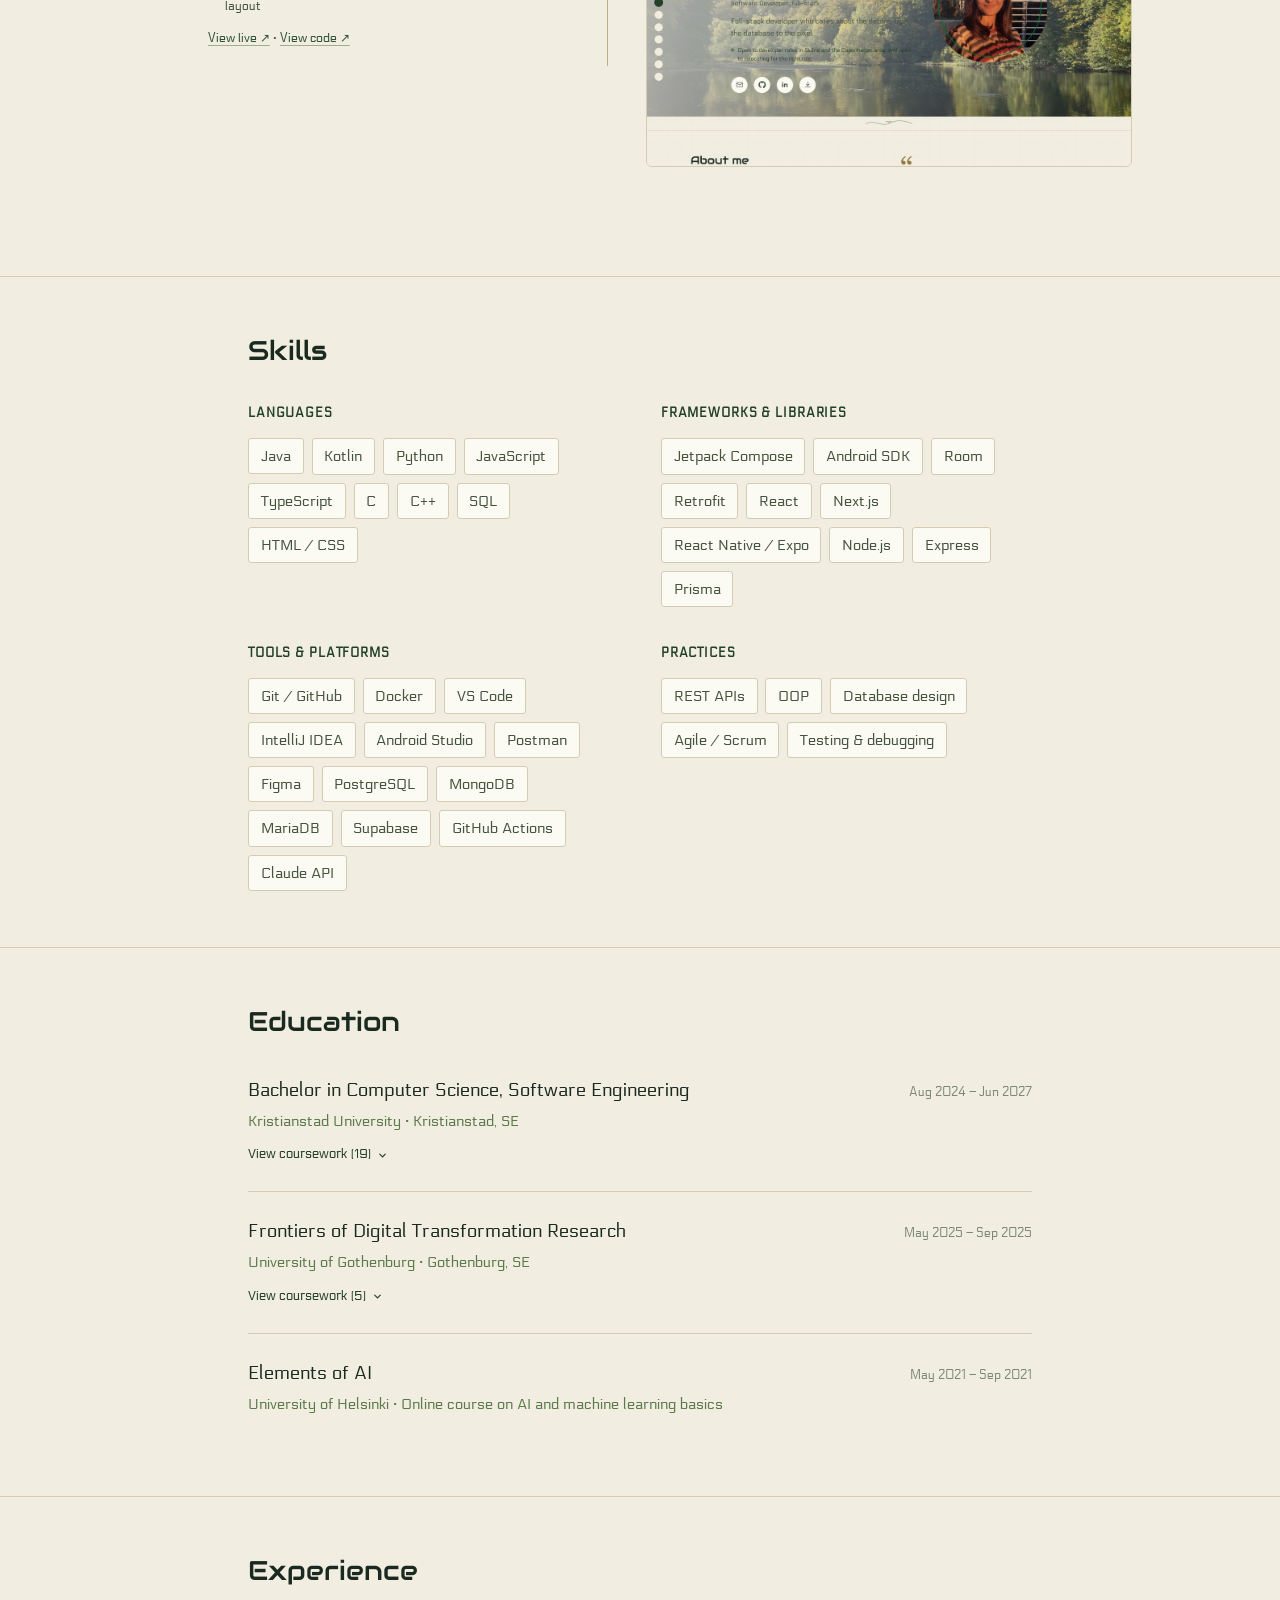
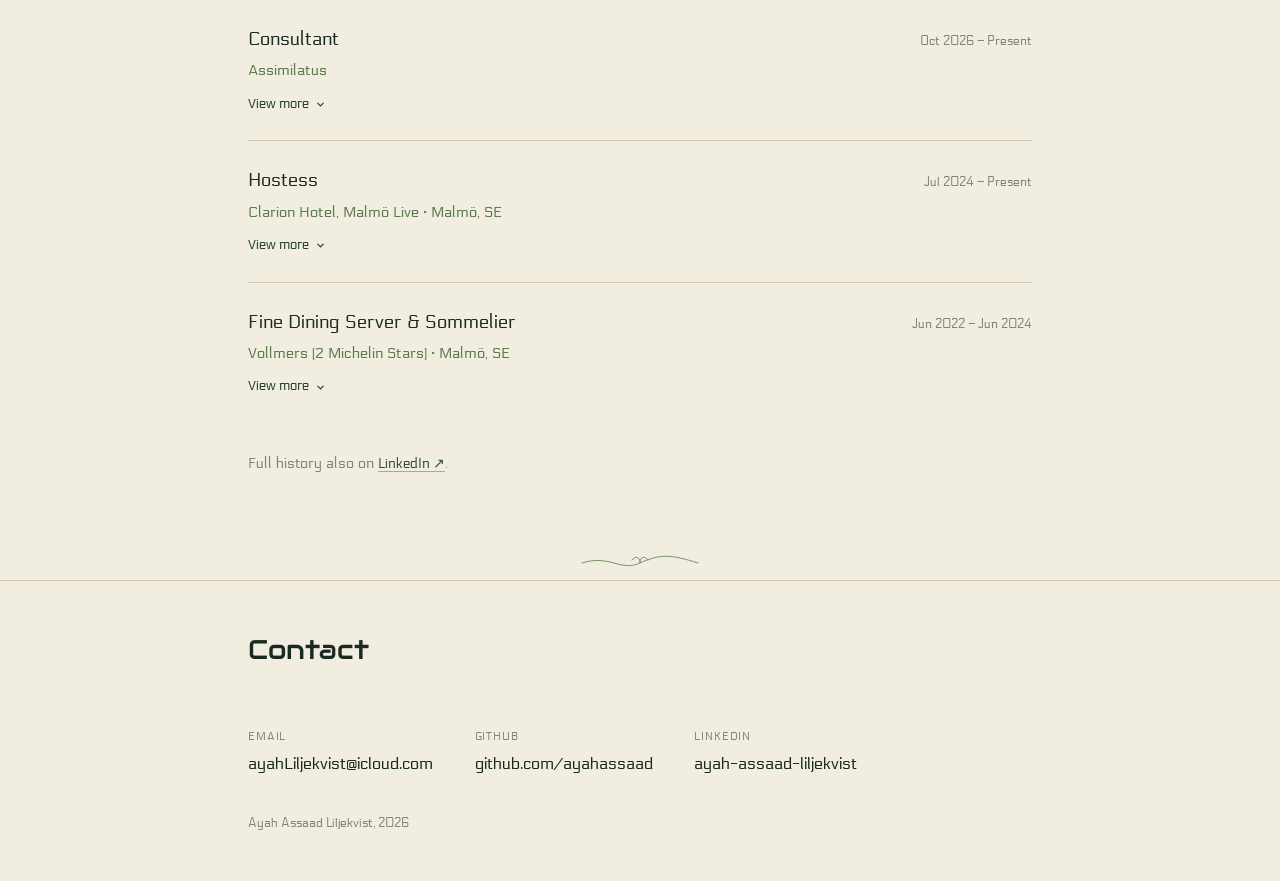
==== commit bccfb9fd: "Use full name in the footer" ====
--- a/index.html
+++ b/index.html
@@ -514,7 +514,7 @@
         <span class="value">ayah-assaad-liljekvist</span>
       </a>
     </div>
-    <p>Ayah Liljekvist, 2026</p>
+    <p>Ayah Assaad Liljekvist, 2026</p>
   </div>
 </footer>
 
--- a/styles.css
+++ b/styles.css
@@ -113,7 +113,7 @@
   }
   .hero .role{ font-family: var(--font-mono); font-size: .95rem; color: var(--ink-soft); margin-top: 1.1rem; letter-spacing: .02em; }
   .hero p.tag{ font-size: 1.12rem; color: var(--ink); max-width: 46ch; margin-top: 1.1rem; }
-  .hero .looking{ max-width: 46ch; margin-top: .9rem; font-family: var(--font-mono); font-size: .85rem; line-height: 1.5; color: var(--forest); }
+  .hero .looking{ max-width: 46ch; margin-top: .9rem; font-family: var(--font-mono); font-size: .85rem; line-height: 1.5; color: var(--ink); font-weight: 600; }
   .hero-photo{ position: relative; cursor: pointer; }
   .hero-photo:focus-visible{ outline: 2px solid var(--brass); outline-offset: 8px; border-radius: 50%; }
   .hero-photo .frame{
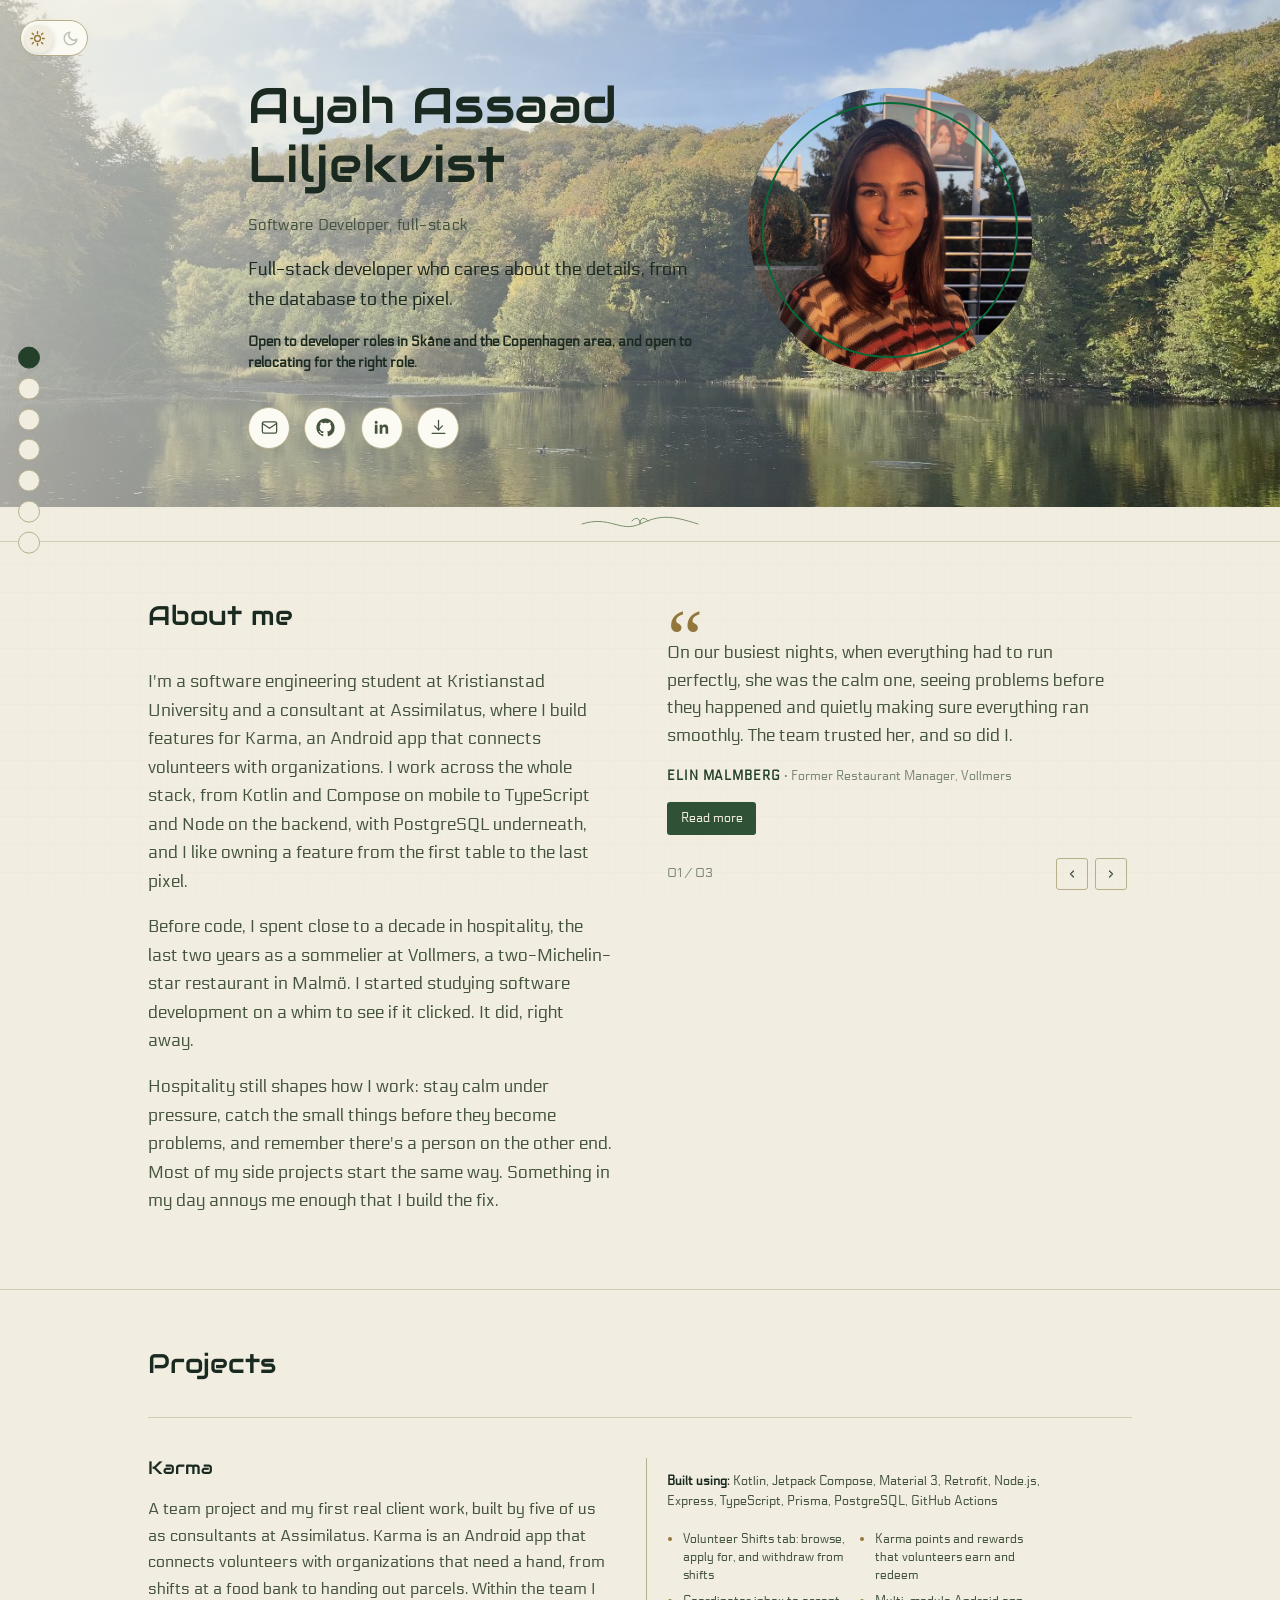
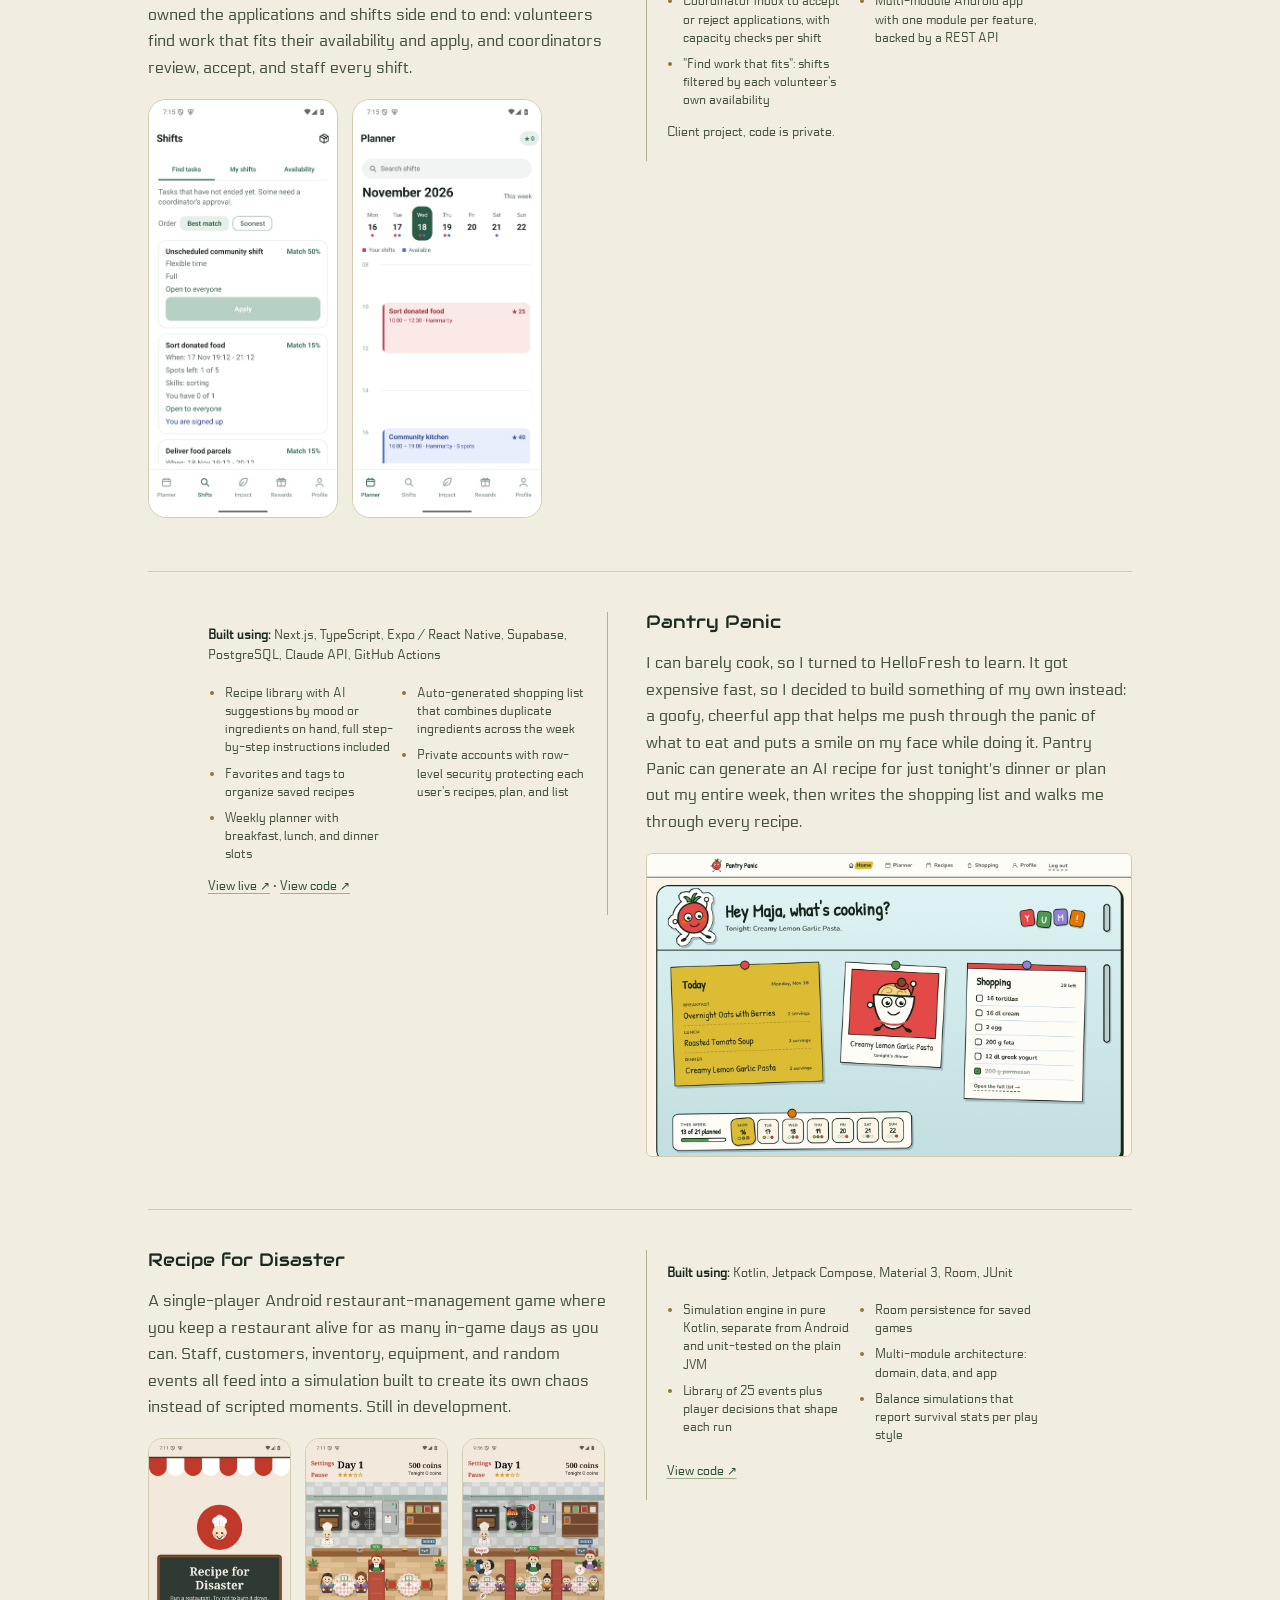
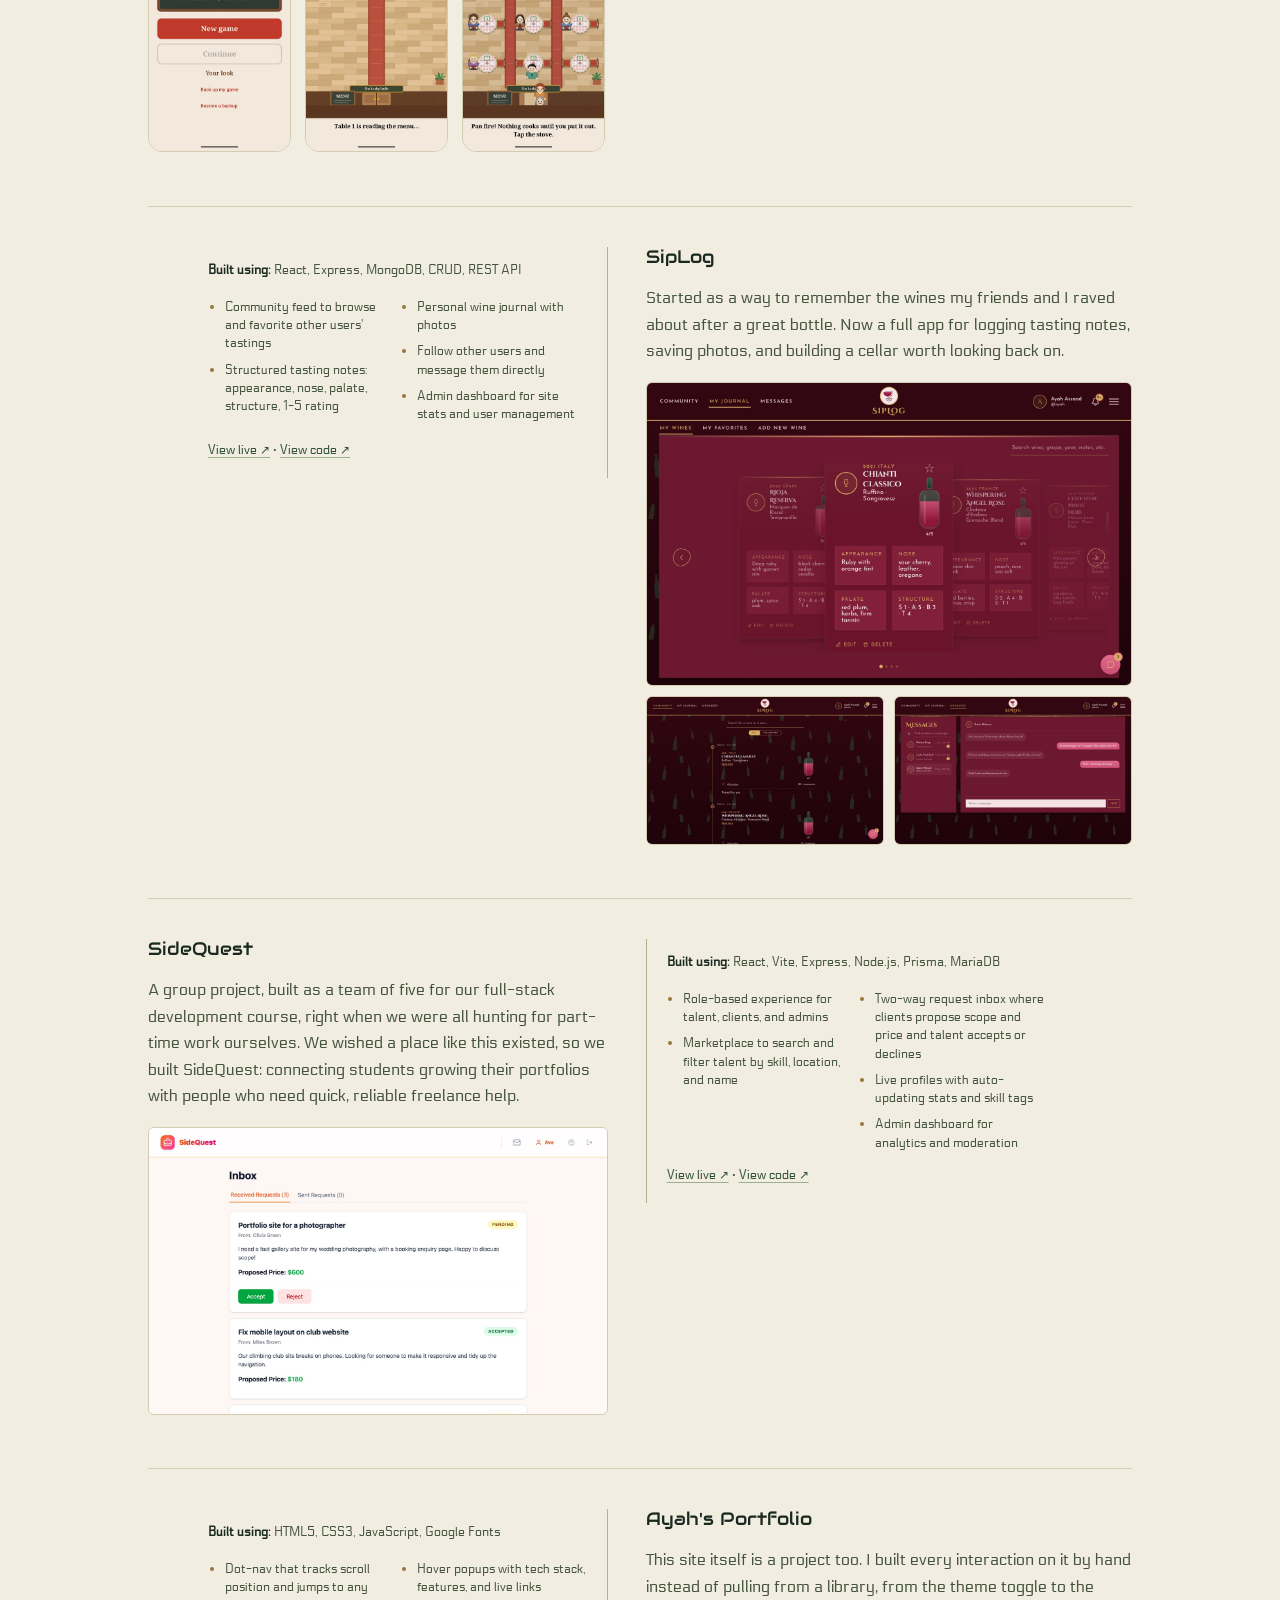
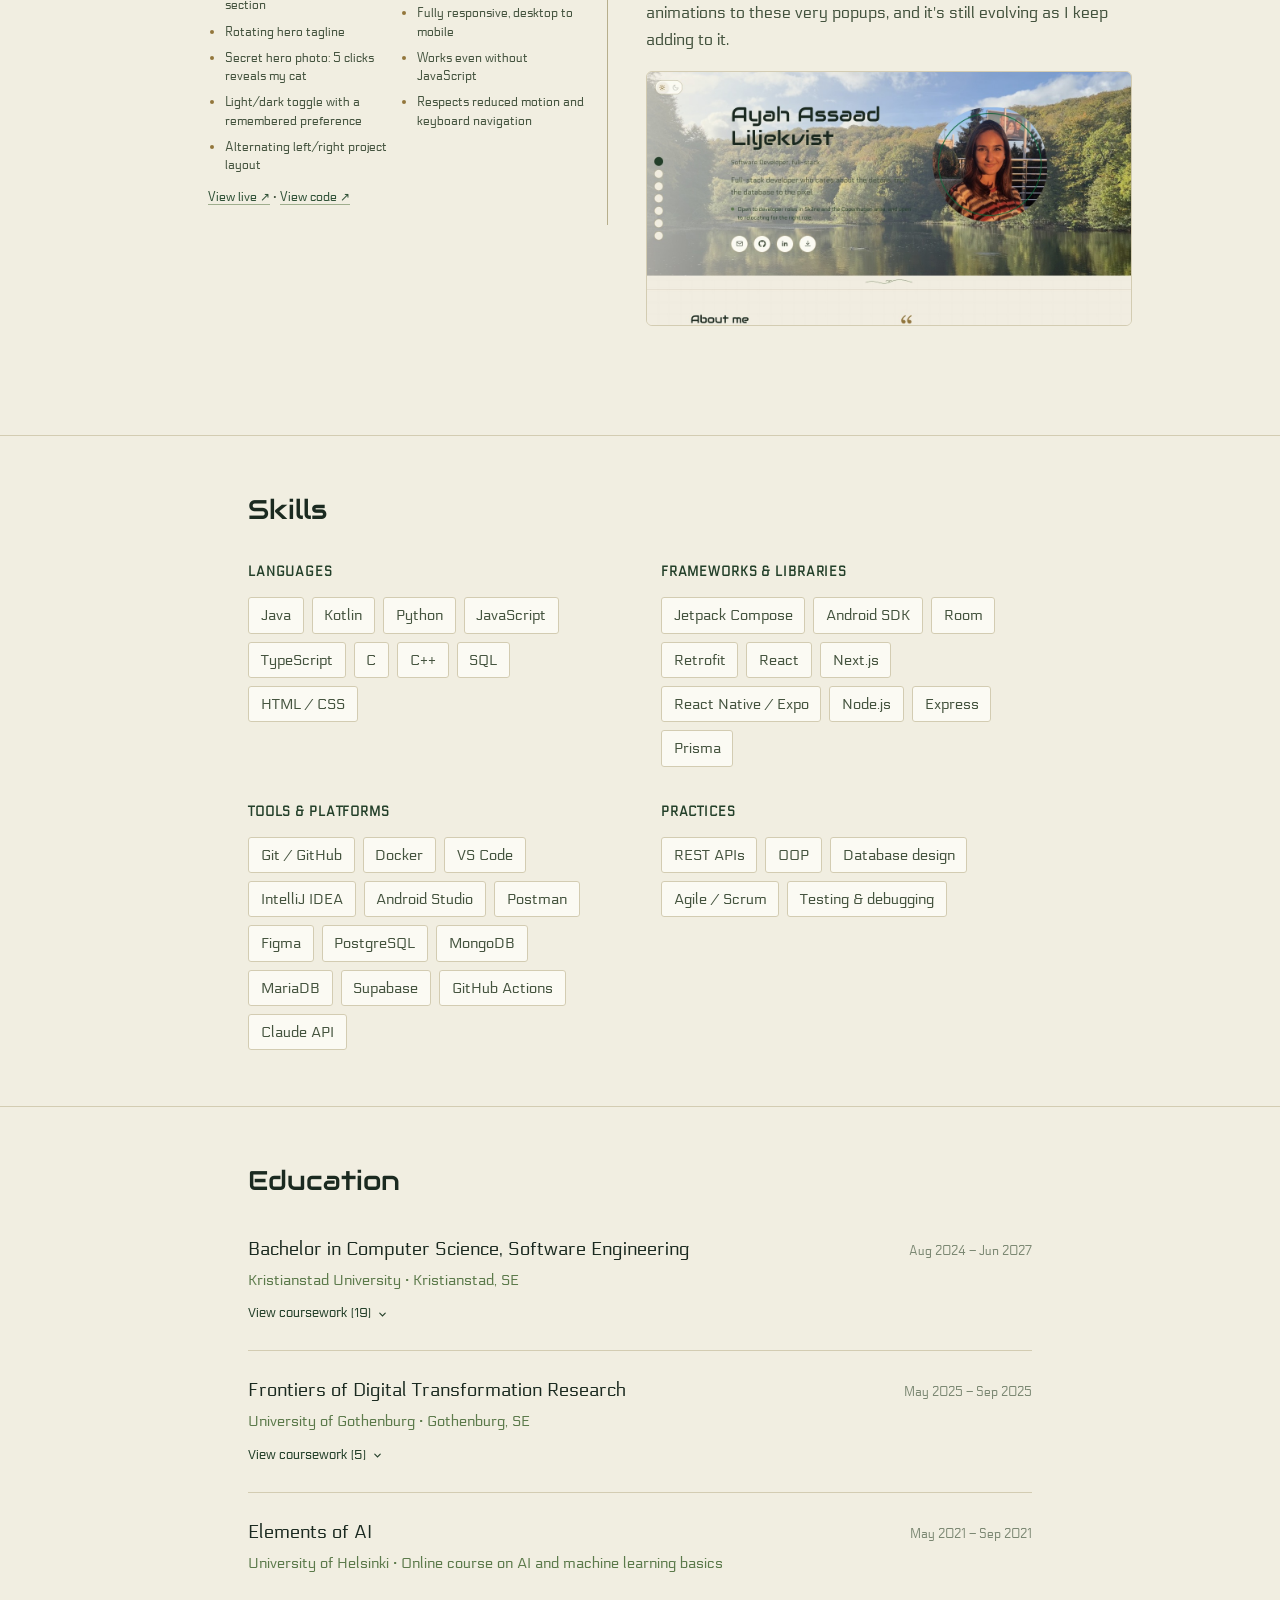
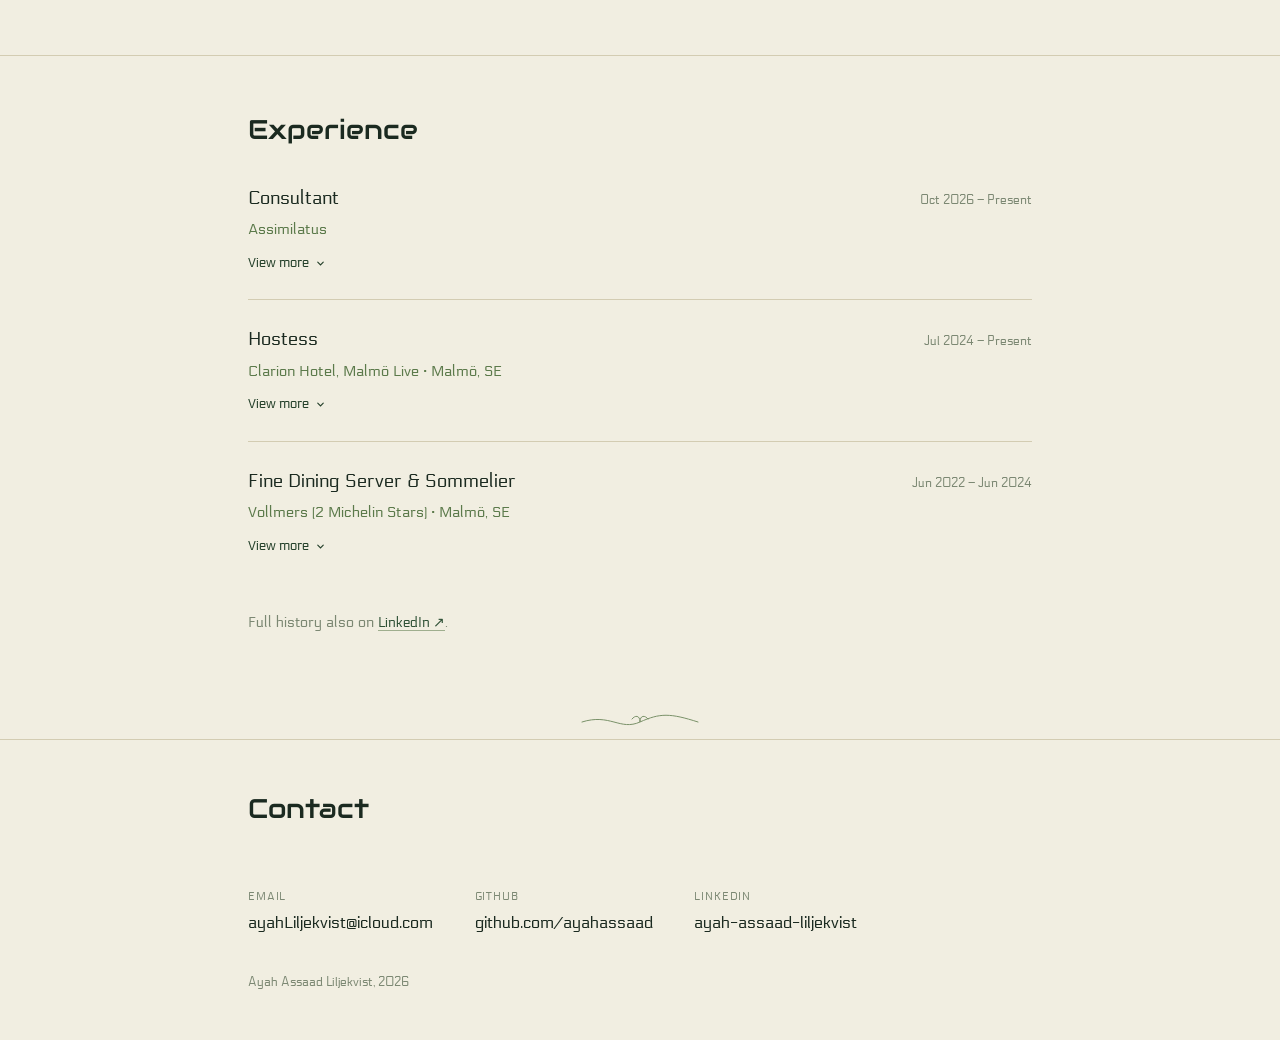
==== commit 7073db80: "Show SipLog journal, feed and messages screenshots" ====
--- a/index.html
+++ b/index.html
@@ -3,6 +3,9 @@
 <html lang="en">
 <meta charset="utf-8">
 <meta name="viewport" content="width=device-width, initial-scale=1">
+<link rel="icon" href="assets/favicon.svg" type="image/svg+xml">
+<link rel="icon" href="assets/favicon-32.png" sizes="32x32" type="image/png">
+<link rel="apple-touch-icon" href="assets/apple-touch-icon.png">
 <title>Ayah Assaad Liljekvist · Full-stack developer</title>
 <meta name="description" content="Full-stack developer who cares about the details, from the database to the pixel. Android, web, and backend projects by Ayah Assaad Liljekvist.">
 <meta property="og:type" content="website">
@@ -261,7 +264,13 @@
             <h3><a class="project-title-link" href="https://sip-log-app.vercel.app/" target="_blank" rel="noopener">SipLog</a></h3>
           </div>
           <p>Started as a way to remember the wines my friends and I raved about after a great bottle. Now a full app for logging tasting notes, saving photos, and building a cellar worth looking back on.</p>
-          <figure class="project-shot"><img src="assets/projects/siplog-chat.jpg" alt="SipLog messages: a chat between two users planning a tasting night" loading="lazy" width="1400" height="875"></figure>
+          <div class="project-gallery">
+            <figure class="project-shot"><img src="assets/projects/siplog-journal.jpg" alt="SipLog journal: tasting-note cards with appearance, nose, palate and structure for each wine" loading="lazy" width="1400" height="875"></figure>
+            <div class="project-shot-row">
+              <figure class="project-shot"><img src="assets/projects/siplog-feed.jpg" alt="SipLog community feed: other users' tastings with ratings, favorites and comments" loading="lazy" width="1400" height="875"></figure>
+              <figure class="project-shot"><img src="assets/projects/siplog-chat.jpg" alt="SipLog messages: a chat between two users planning a tasting night" loading="lazy" width="1400" height="875"></figure>
+            </div>
+          </div>
         </div>
         <div class="project-popup">
           <p class="popup-tech"><strong>Built using:</strong> React, Express, MongoDB, CRUD, REST API</p>
--- a/styles.css
+++ b/styles.css
@@ -264,6 +264,9 @@
   /* --- optional screenshot under a project's description --- */
   .project-shot{ margin: 0 0 1.1rem; max-width: 520px; border: 1px solid var(--line); border-radius: var(--radius-m); overflow: hidden; background: var(--surface); }
   .project-shot img{ display: block; width: 100%; height: auto; }
+  .project-gallery{ max-width: 520px; margin: 0 0 1.1rem; }
+  .project-gallery .project-shot{ margin: 0; }
+  .project-shot-row{ display: grid; grid-template-columns: 1fr 1fr; gap: .6rem; margin-top: .6rem; }
   .project-phones{ display: flex; gap: .9rem; margin: 0 0 1.1rem; }
   .project-phones img{ display: block; width: min(46%, 190px); height: auto; border: 1px solid var(--line); border-radius: 18px; background: var(--surface); }
   .project-phones.three img{ width: min(31%, 160px); border-radius: 14px; }
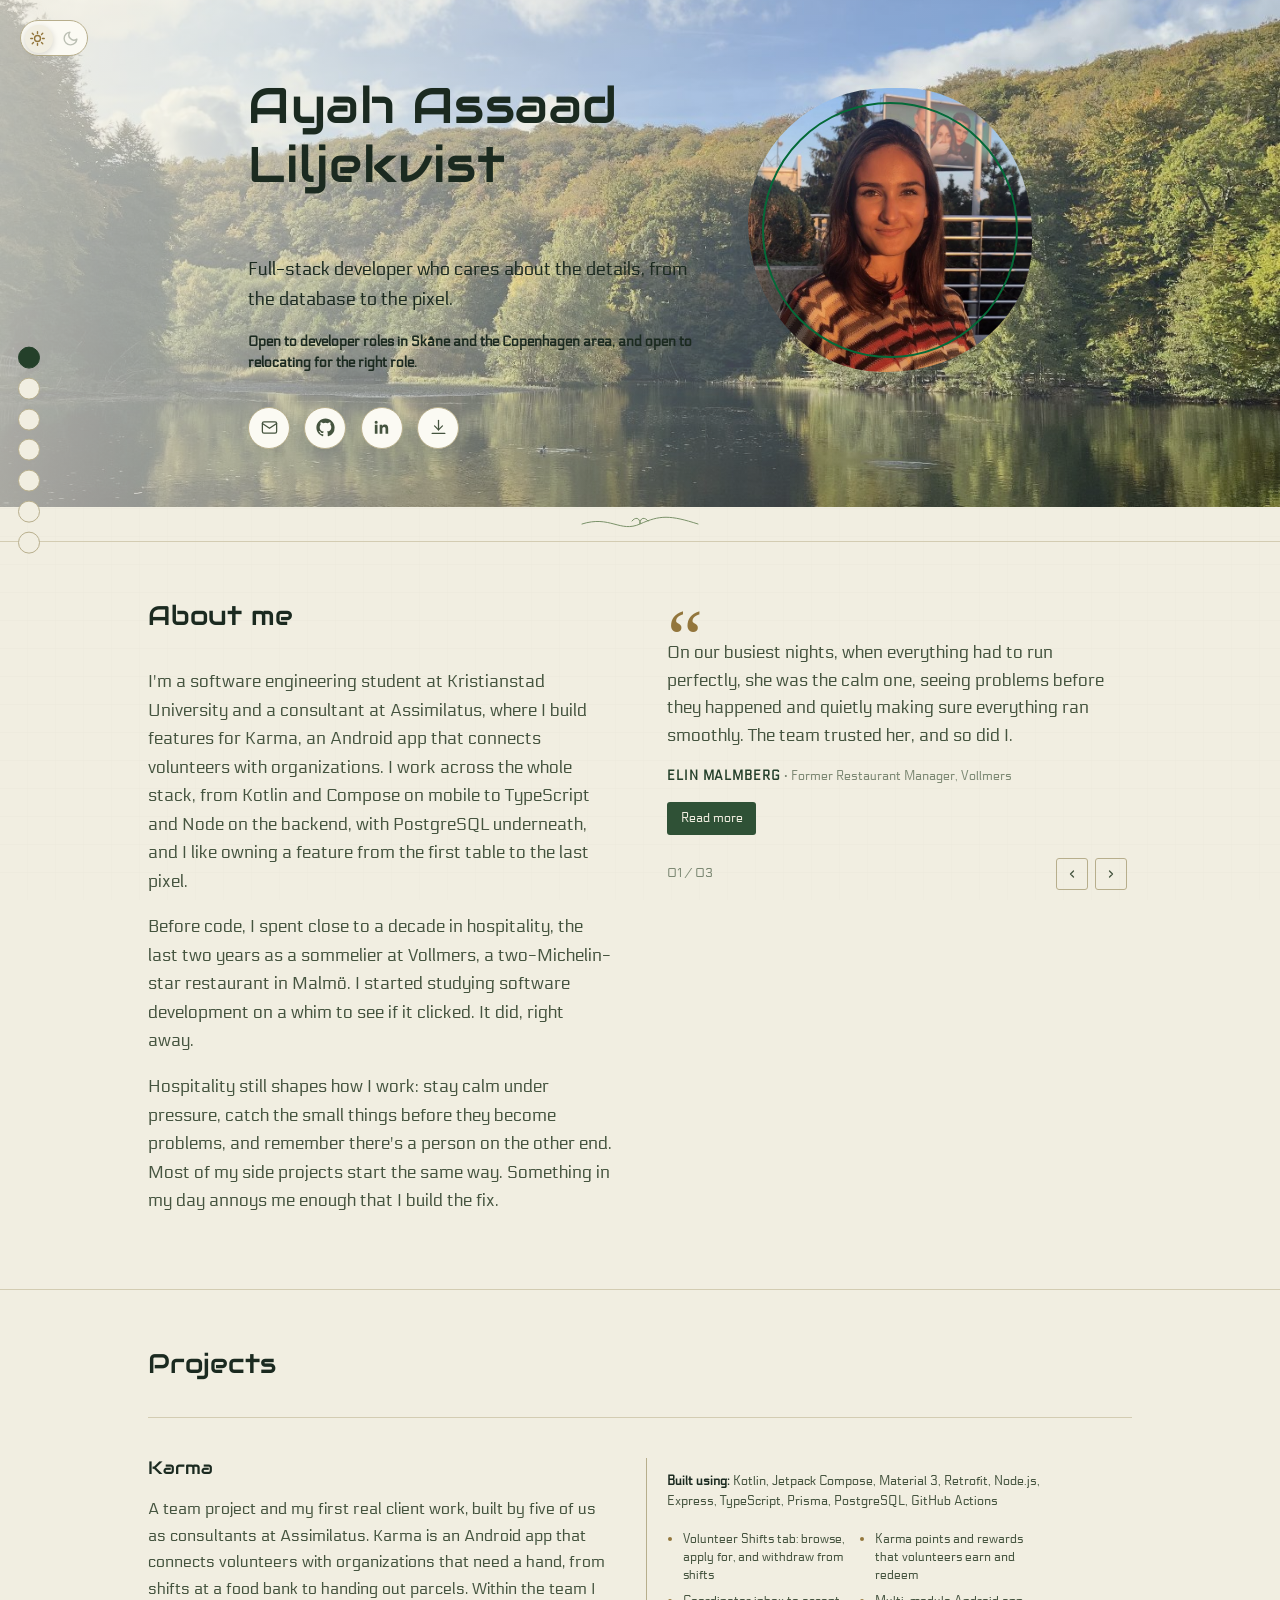
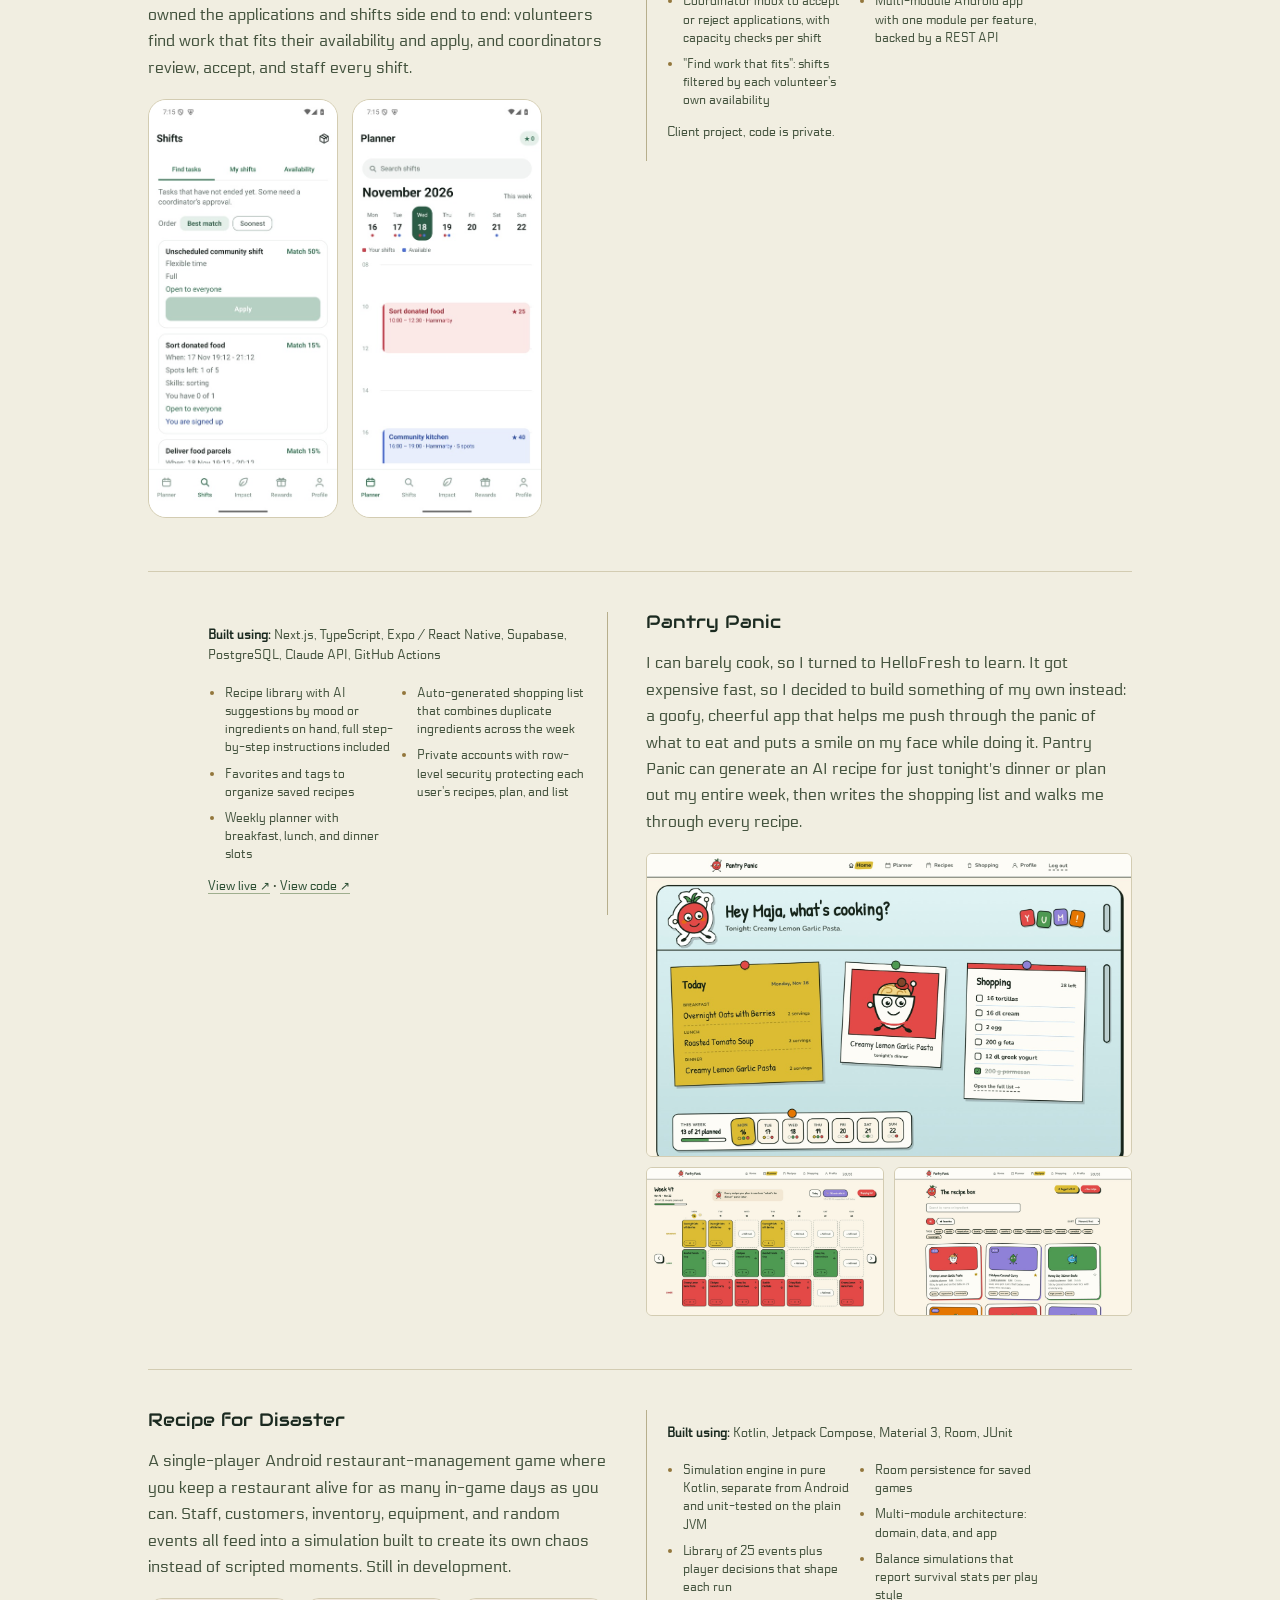
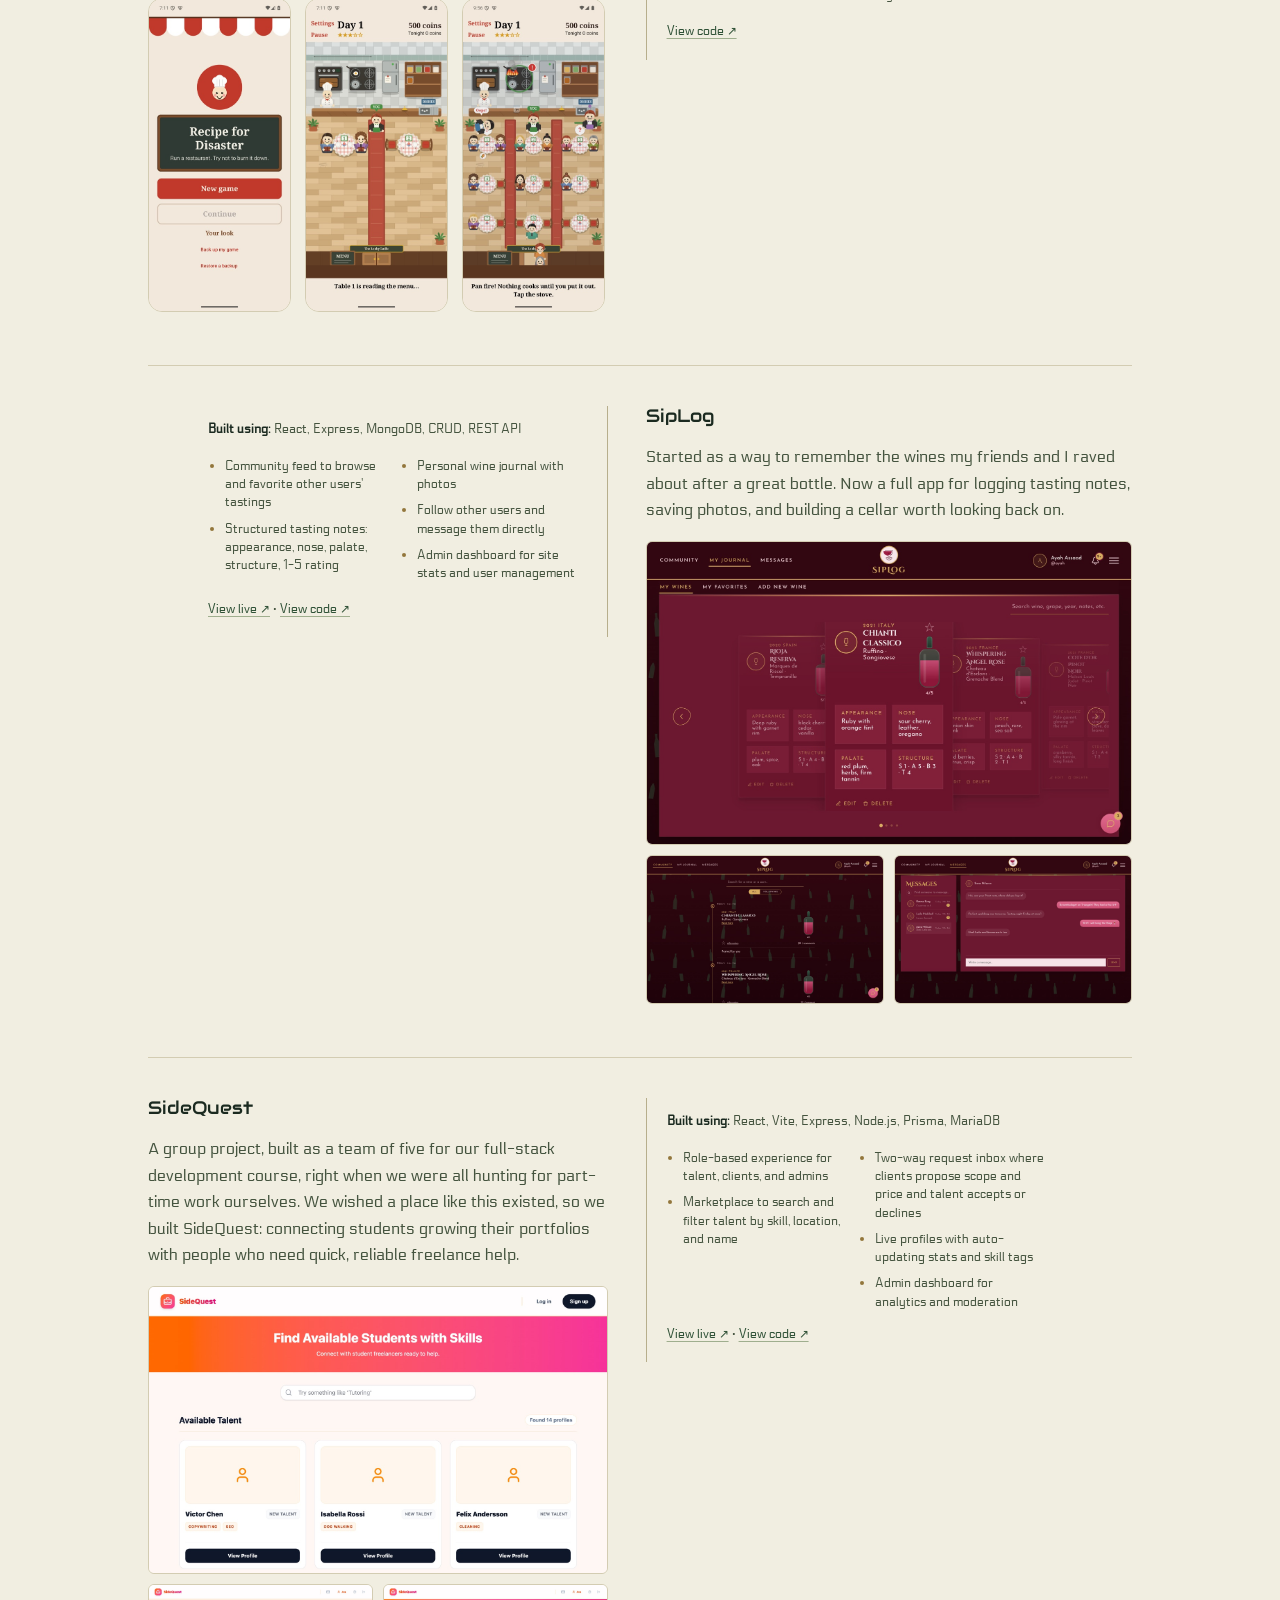
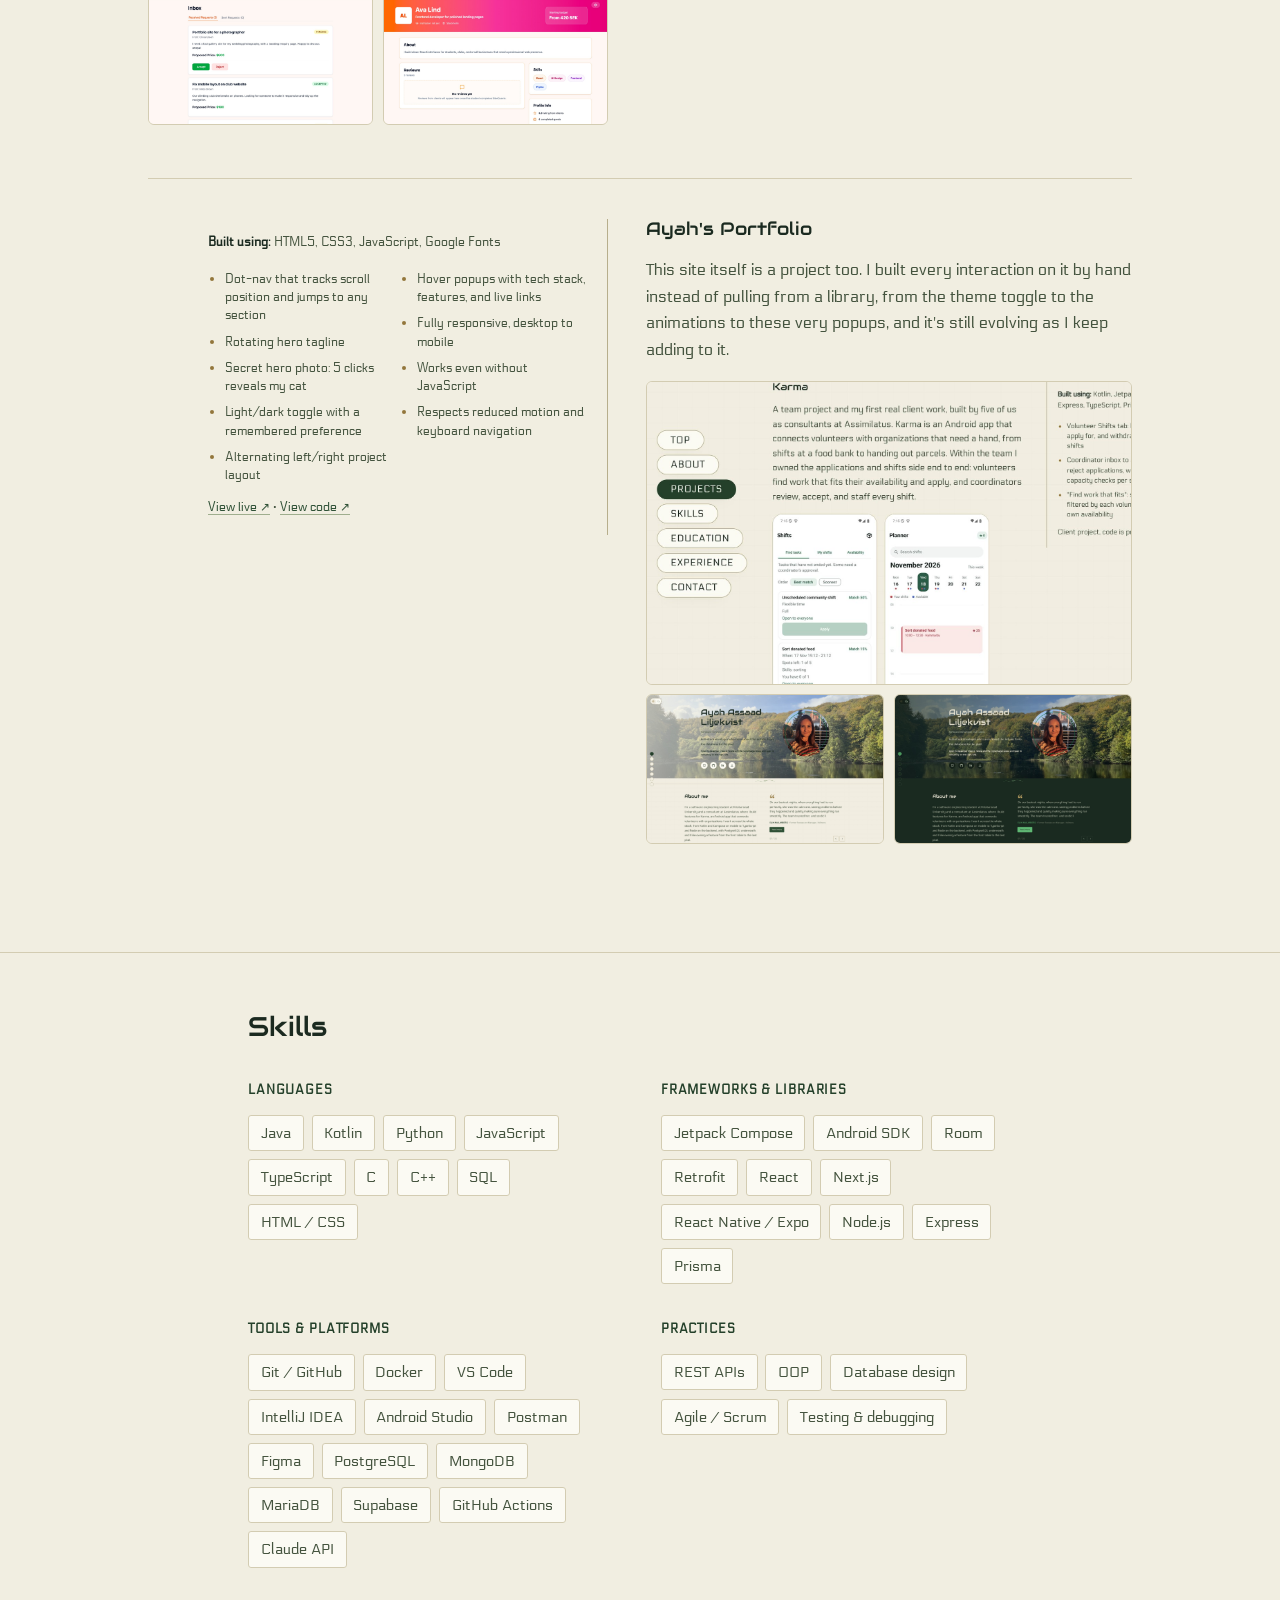
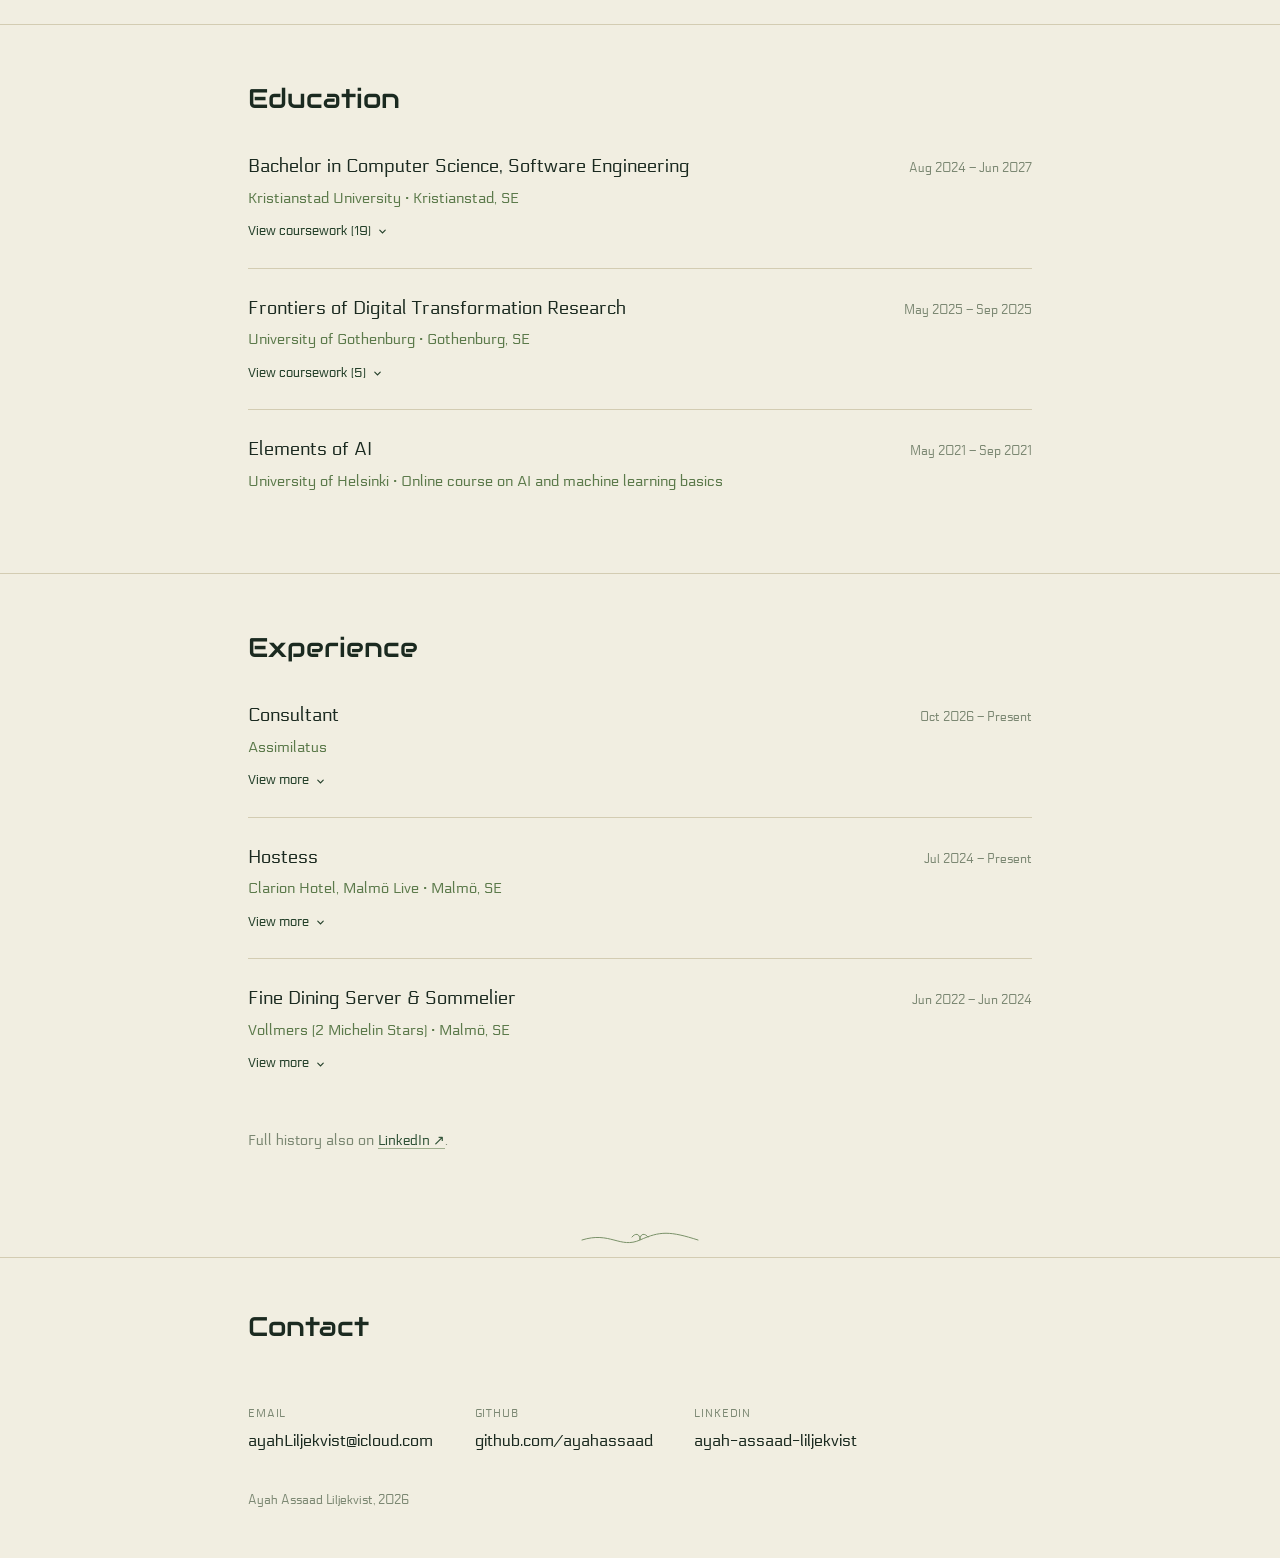
==== commit 9b3eeb1b: "Add more screenshots to Pantry Panic, SideQuest and the portfolio" ====
--- a/index.html
+++ b/index.html
@@ -222,7 +222,13 @@
             <h3><a class="project-title-link" href="https://pantrypanic.vercel.app" target="_blank" rel="noopener">Pantry Panic</a></h3>
           </div>
           <p>I can barely cook, so I turned to HelloFresh to learn. It got expensive fast, so I decided to build something of my own instead: a goofy, cheerful app that helps me push through the panic of what to eat and puts a smile on my face while doing it. Pantry Panic can generate an AI recipe for just tonight's dinner or plan out my entire week, then writes the shopping list and walks me through every recipe.</p>
-          <figure class="project-shot"><img src="assets/projects/pantry-dashboard.jpg" alt="Pantry Panic home screen: today's meals, tonight's dinner and the shopping list" loading="lazy" width="1400" height="875"></figure>
+          <div class="project-gallery">
+            <figure class="project-shot"><img src="assets/projects/pantry-dashboard.jpg" alt="Pantry Panic home screen: today's meals, tonight's dinner and the shopping list" loading="lazy" width="1400" height="875"></figure>
+            <div class="project-shot-row">
+              <figure class="project-shot"><img src="assets/projects/pantry-planner.jpg" alt="Pantry Panic weekly planner with breakfast, lunch and dinner slots for every day" loading="lazy" width="1400" height="875"></figure>
+              <figure class="project-shot"><img src="assets/projects/pantry-recipes.jpg" alt="Pantry Panic recipe box with AI-generated recipes, favorites and tags" loading="lazy" width="1400" height="875"></figure>
+            </div>
+          </div>
         </div>
         <div class="project-popup">
           <p class="popup-tech"><strong>Built using:</strong> Next.js, TypeScript, Expo / React Native, Supabase, PostgreSQL, Claude API, GitHub Actions</p>
@@ -291,7 +297,13 @@
             <h3><a class="project-title-link" href="https://side-quest-theta-neon.vercel.app" target="_blank" rel="noopener">SideQuest</a></h3>
           </div>
           <p>A group project, built as a team of five for our full-stack development course, right when we were all hunting for part-time work ourselves. We wished a place like this existed, so we built SideQuest: connecting students growing their portfolios with people who need quick, reliable freelance help.</p>
-          <figure class="project-shot"><img src="assets/projects/sidequest-inbox.jpg" alt="SideQuest inbox with job requests a student can accept or reject" loading="lazy" width="1400" height="875"></figure>
+          <div class="project-gallery">
+            <figure class="project-shot"><img src="assets/projects/sidequest-marketplace.jpg" alt="SideQuest marketplace: search and browse students available for work" loading="lazy" width="1400" height="875"></figure>
+            <div class="project-shot-row">
+              <figure class="project-shot"><img src="assets/projects/sidequest-inbox.jpg" alt="SideQuest inbox with job requests a student can accept or reject" loading="lazy" width="1400" height="875"></figure>
+              <figure class="project-shot"><img src="assets/projects/sidequest-profile.jpg" alt="A student's SideQuest profile with skills, reviews and starting budget" loading="lazy" width="1400" height="875"></figure>
+            </div>
+          </div>
         </div>
         <div class="project-popup">
           <p class="popup-tech"><strong>Built using:</strong> React, Vite, Express, Node.js, Prisma, MariaDB</p>
@@ -312,7 +324,13 @@
             <h3><a class="project-title-link" href="https://ayahs-portfolio.vercel.app/" target="_blank" rel="noopener">Ayah's Portfolio</a></h3>
           </div>
           <p>This site itself is a project too. I built every interaction on it by hand instead of pulling from a library, from the theme toggle to the animations to these very popups, and it's still evolving as I keep adding to it.</p>
-          <figure class="project-shot"><img src="assets/og-image.jpg" alt="The top of this portfolio site: name, tagline, and photo over a lake" loading="lazy" width="1200" height="630"></figure>
+          <div class="project-gallery">
+            <figure class="project-shot"><img src="assets/projects/portfolio-nav.jpg" alt="The section nav on the left popping out into labeled buttons on hover" loading="lazy" width="1400" height="875"></figure>
+            <div class="project-shot-row">
+              <figure class="project-shot"><img src="assets/projects/portfolio-hero-light.jpg" alt="The top of this portfolio in light mode" loading="lazy" width="1400" height="875"></figure>
+              <figure class="project-shot"><img src="assets/projects/portfolio-hero-dark.jpg" alt="The same page in dark mode" loading="lazy" width="1400" height="875"></figure>
+            </div>
+          </div>
         </div>
         <div class="project-popup">
           <p class="popup-tech"><strong>Built using:</strong> HTML5, CSS3, JavaScript, Google Fonts</p>
